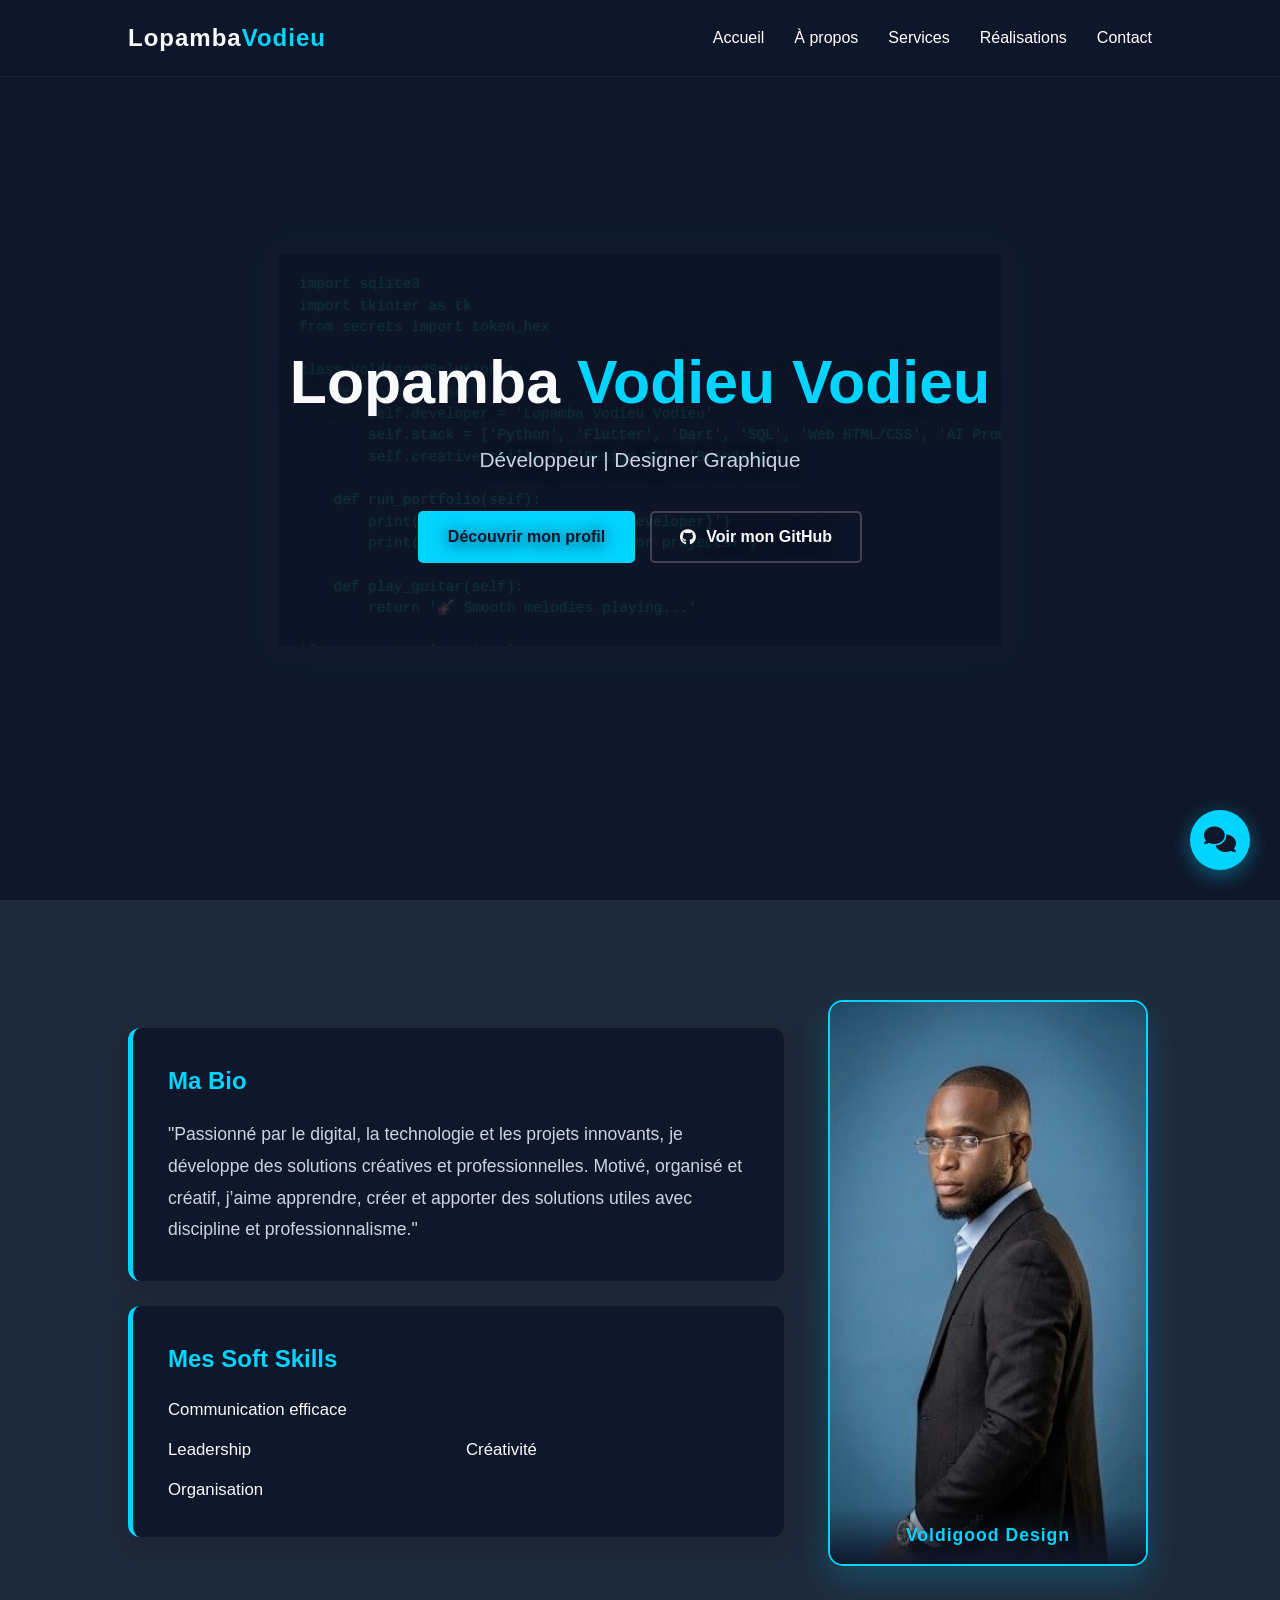
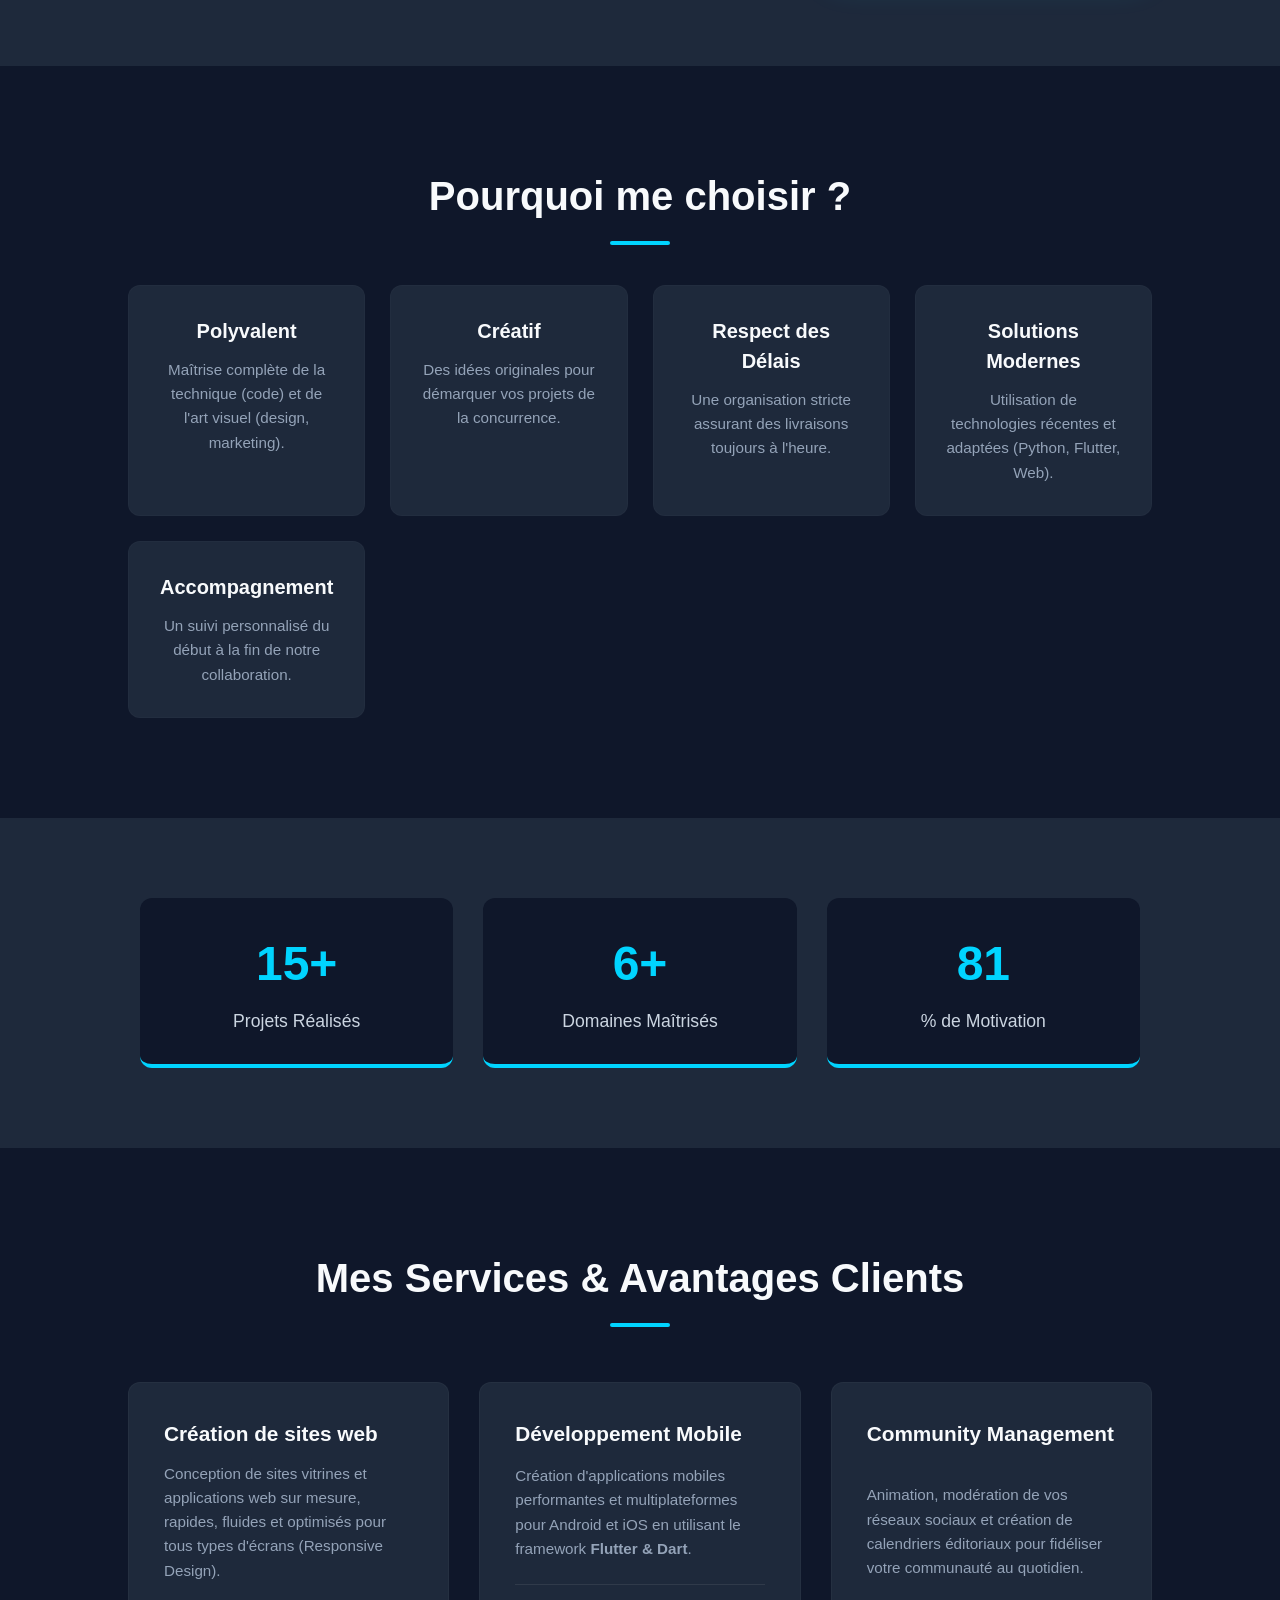
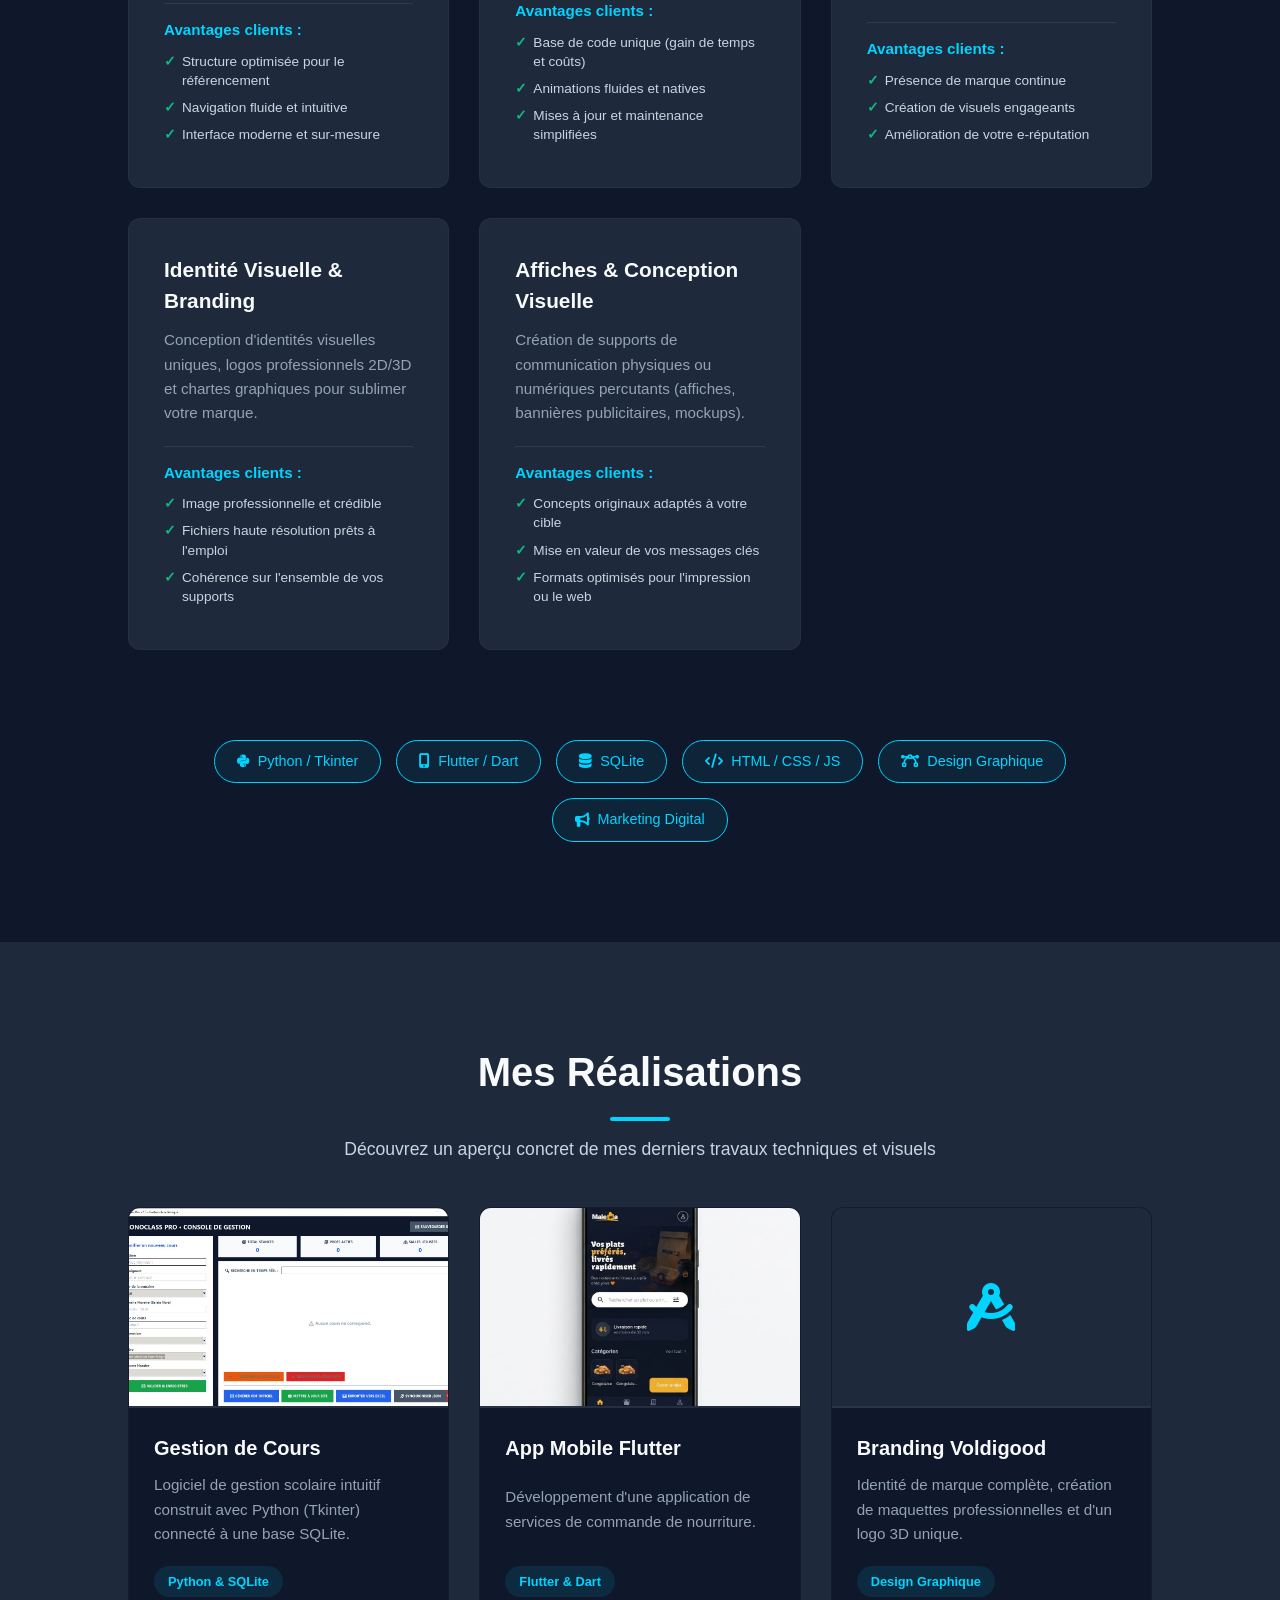
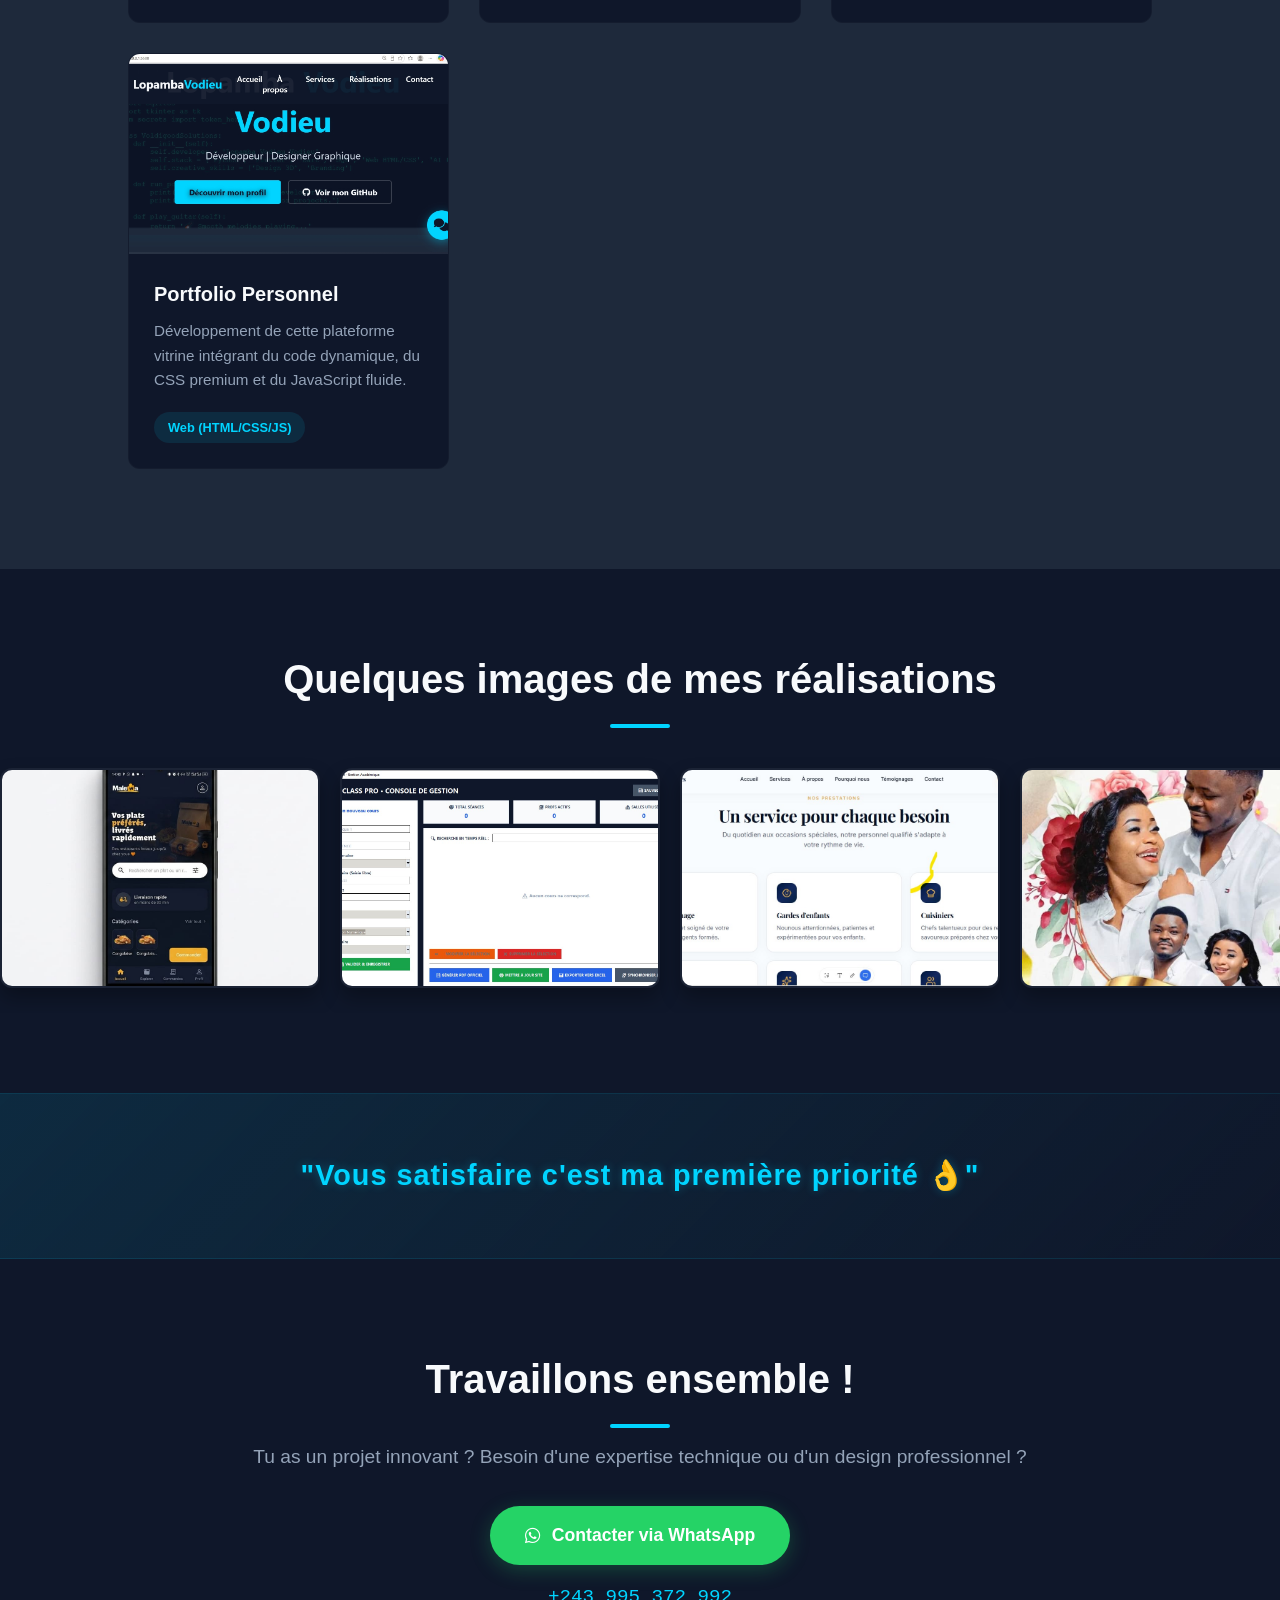
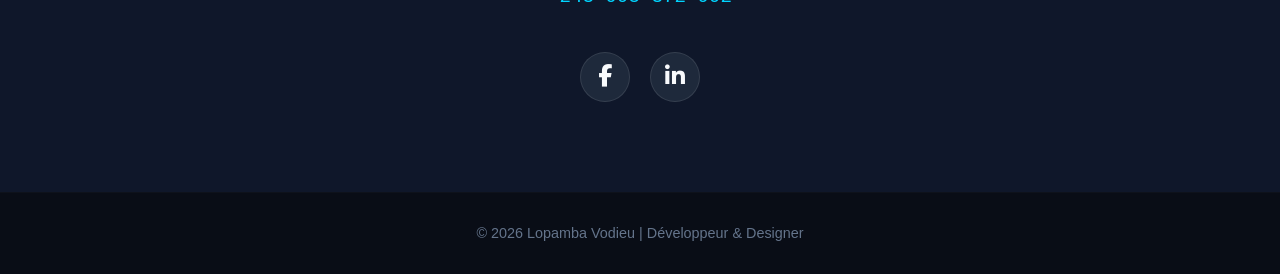
==== index.html @ e4095e51 "Update print statement from 'Hello' to 'Goodbye'" ====
<!DOCTYPE html>
<html lang="fr">
<head>
    <meta charset="UTF-8">
    <meta name="viewport" content="width=device-width, initial-scale=1.0">
    <title>Portfolio | Lopamba Vodieu Vodieu</title>
    <link rel="stylesheet" href="style.css">
    <!-- Bibliothèque globale pour les icônes -->
    <link rel="stylesheet" href="https://cdnjs.cloudflare.com/ajax/libs/font-awesome/6.4.0/css/all.min.css">
</head>
<body>
    <!-- Écran de chargement personnalisé (Preloader Ninja) -->
    <div id="preloader">
        <div class="preloader-content">
            <div class="ninja-container">
                <i class="fa-solid fa-user-ninja ninja-icon"></i>
                <div class="sword"></div>
            </div>
            <div class="loading-bar-wrapper">
                <div class="loading-bar"></div>
            </div>
            <div class="loading-text">Chargement... <span id="loading-pct">0%</span></div>
        </div>
    </div>

    <!-- Barre de Navigation -->
    <header>
        <nav>
            <div class="logo">Lopamba<span>Vodieu</span></div>
            <!-- Bouton Hamburger pour mobile -->
            <div class="menu-toggle" id="mobile-menu">
                <span class="bar"></span>
                <span class="bar"></span>
                <span class="bar"></span>
            </div>
            <ul class="nav-links">
                <li><a href="#home">Accueil</a></li>
                <li><a href="#about">À propos</a></li>
                <li><a href="#services">Services</a></li>
                <li><a href="#portfolio">Réalisations</a></li>
                <li><a href="#contact">Contact</a></li>
            </ul>
        </nav>
    </header>

    <!-- Section Accueil -->
    <section id="home" class="hero">
        <div class="hero-bg-animation">
            <div class="laptop-frame">
                <div class="laptop-screen">
                    <div class="code-scrolling" id="python-code"></div>
                </div>
            </div>
        </div>
        
        <div class="hero-content reveal">
            <h1>Lopamba <span class="highlight">Vodieu Vodieu</span></h1>
            <p>Développeur  | Designer Graphique </p>
            <div class="hero-btns">
                <a href="#about" class="btn">Découvrir mon profil</a>
                <a href="https://github.com" target="_blank" class="btn btn-outline">
                    <i class="fa-brands fa-github"></i> Voir mon GitHub
                </a>
            </div>
        </div>
    </section>

    <!-- Section À Propos -->
    <section id="about" class="about-section">
        <div class="about-container reveal">
            <!-- Colonne Gauche : Biographie & Soft Skills -->
            <div class="about-left">
                <div class="bio-box">
                    <h2>Ma Bio</h2>
                    <p class="bio-text">
                        "Passionné par le digital, la technologie et les projets innovants, je développe des solutions créatives et professionnelles. Motivé, organisé et créatif, j’aime apprendre, créer et apporter des solutions utiles avec discipline et professionnalisme."
                    </p>
                </div>
                
                <div class="soft-skills-box">
                    <h2> Mes Soft Skills</h2>
                    <ul class="soft-skills-list">
                        <li> Communication efficace</li>
                        <li Travail en équipe</li>
                        <liGestion du temps</li>
                        <li> Leadership</li>
                        <li> Créativité</li>
                        <li> Organisation</li>
                        <li Adaptabilité</li>
                        <liRésolution des problèmes</li>
                    </ul>
                </div>
            </div>

            <!-- Colonne Droite : Photo de profil -->
            <div class="about-right">
                <div class="profile-card">
                    <img src="lopamba.png" alt="Lopamba Vodieu Vodieu" class="profile-img">
                    <div class="profile-overlay">
                        <h3>Voldigood Design</h3>
                    </div>
                </div>
            </div>
        </div>
    </section>

    <!-- Section Pourquoi Me Choisir -->
    <section class="why-choose-me reveal">
        <h2 class="section-title">Pourquoi me choisir ?</h2>
        <div class="why-container">
            <div class="why-card">

                <h3>Polyvalent</h3>
                <p>Maîtrise complète de la technique (code) et de l'art visuel (design, marketing).</p>
            </div>
            <div class="why-card">

                <h3>Créatif</h3>
                <p>Des idées originales pour démarquer vos projets de la concurrence.</p>
            </div>
            <div class="why-card">

                <h3>Respect des Délais</h3>
                <p>Une organisation stricte assurant des livraisons toujours à l'heure.</p>
            </div>
            <div class="why-card">

                <h3>Solutions Modernes</h3>
                <p>Utilisation de technologies récentes et adaptées (Python, Flutter, Web).</p>
            </div>
            <div class="why-card">

                <h3>Accompagnement</h3>
                <p>Un suivi personnalisé du début à la fin de notre collaboration.</p>
            </div>
        </div>
    </section>

    <!-- Section Statistiques (Compteurs animés) -->
    <section class="stats-section reveal">
        <div class="stats-container">
            <div class="stat-item">
                <h3 class="stat-number" data-target="15">0</h3>
                <p>Projets Réalisés</p>
            </div>
            <div class="stat-item">
                <h3 class="stat-number" data-target="6">0</h3>
                <p>Domaines Maîtrisés</p>
            </div>
            <div class="stat-item">
                <h3 class="stat-number" data-target="100">0</h3>
                <p>% de Motivation</p>
            </div>
        </div>
    </section>

    <!-- Section Services Détaillés -->
    <section id="services" class="reveal">
        <h2 class="section-title">Mes Services & Avantages Clients</h2>
        <div class="services-container">
            
            <!-- Service 1 -->
            <div class="service-card">
                
                <h3>Création de sites web</h3>
                <p>Conception de sites vitrines et applications web sur mesure, rapides, fluides et optimisés pour tous types d'écrans (Responsive Design).</p>
                <div class="service-benefits">
                    <h4>Avantages clients :</h4>
                    <ul>
                        <li>Structure optimisée pour le référencement</li>
                        <li>Navigation fluide et intuitive</li>
                        <li>Interface moderne et sur-mesure</li>
                    </ul>
                </div>
            </div>

            <!-- Service 2 -->
            <div class="service-card">

                <h3>Développement Mobile</h3>
                <p>Création d'applications mobiles performantes et multiplateformes pour Android et iOS en utilisant le framework <strong>Flutter & Dart</strong>.</p>
                <div class="service-benefits">
                    <h4>Avantages clients :</h4>
                    <ul>
                        <li>Base de code unique (gain de temps et coûts)</li>
                        <li>Animations fluides et natives</li>
                        <li>Mises à jour et maintenance simplifiées</li>
                    </ul>
                </div>
            </div>

            <!-- Service 3 -->
            <div class="service-card">
               
                <h3>Community Management</h3>
                <p>Animation, modération de vos réseaux sociaux et création de calendriers éditoriaux pour fidéliser votre communauté au quotidien.</p>
                <div class="service-benefits">
                    <h4>Avantages clients :</h4>
                    <ul>
                        <li>Présence de marque continue</li>
                        <li>Création de visuels engageants</li>
                        <li>Amélioration de votre e-réputation</li>
                    </ul>
                </div>
            </div>

            <!-- Service 4 -->
            <div class="service-card">
                
                <h3>Identité Visuelle & Branding</h3>
                <p>Conception d'identités visuelles uniques, logos professionnels 2D/3D et chartes graphiques pour sublimer votre marque.</p>
                <div class="service-benefits">
                    <h4>Avantages clients :</h4>
                    <ul>
                        <li>Image professionnelle et crédible</li>
                        <li>Fichiers haute résolution prêts à l'emploi</li>
                        <li>Cohérence sur l'ensemble de vos supports</li>
                    </ul>
                </div>
            </div>

            <!-- Service 5 -->
            <div class="service-card">

                <h3>Affiches & Conception Visuelle</h3>
                <p>Création de supports de communication physiques ou numériques percutants (affiches, bannières publicitaires, mockups).</p>
                <div class="service-benefits">
                    <h4>Avantages clients :</h4>
                    <ul>
                        <li>Concepts originaux adaptés à votre cible</li>
                        <li>Mise en valeur de vos messages clés</li>
                        <li>Formats optimisés pour l'impression ou le web</li>
                    </ul>
                </div>
            </div>

        </div>

        <!-- Badges compétences -->
        <div class="skills-grid reveal">
            <span class="skill-badge"><i class="fa-brands fa-python"></i> Python / Tkinter</span>
            <span class="skill-badge"><i class="fa-solid fa-mobile-screen-button"></i> Flutter / Dart</span>
            <span class="skill-badge"><i class="fa-solid fa-database"></i> SQLite</span>
            <span class="skill-badge"><i class="fa-solid fa-code"></i> HTML / CSS / JS</span>
            <span class="skill-badge"><i class="fa-solid fa-bezier-curve"></i> Design Graphique</span>
            <span class="skill-badge"><i class="fa-solid fa-bullhorn"></i> Marketing Digital</span>
        </div>
    </section>

    <!-- Section Réalisations (Portfolio) -->
    <section id="portfolio" class="portfolio-section reveal">
        <h2 class="section-title">Mes Réalisations</h2>
        <p class="section-subtitle">Découvrez un aperçu concret de mes derniers travaux techniques et visuels</p>
        <div class="portfolio-grid">
            
            <!-- Projet 1 -->
            <div class="portfolio-card">
                <div class="portfolio-img-container">
                    <img class="portfolio-img" src="PORTO1.jpg" alt="Gestion de Cours">
                </div>
                <div class="portfolio-info">
                    <h3>Gestion de Cours</h3>
                    <p>Logiciel de gestion scolaire intuitif construit avec Python (Tkinter) connecté à une base SQLite.</p>
                    <span class="portfolio-tag">Python & SQLite</span>
                </div>
            </div>

            <!-- Projet 2 -->
            <div class="portfolio-card">
                <div class="portfolio-img-container">
                    <img class="portfolio-img" src="app.jpg" alt="App Mobile Flutter">
                </div>
                <div class="portfolio-info">
                    <h3>App Mobile Flutter</h3>
                    <p>Développement d'une application de services de commande de nourriture.</p>
                    <span class="portfolio-tag">Flutter & Dart</span>
                </div>
            </div>

            <!-- Projet 3 -->
            <div class="portfolio-card">
                <div class="portfolio-img-container" style="display: flex; align-items: center; justify-content: center; background: #1e293b; font-size: 3rem; color: var(--primary-color);">
                    <i class="fa-solid fa-compass-drafting"></i>
                </div>
                <div class="portfolio-info">
                    <h3>Branding Voldigood</h3>
                    <p>Identité de marque complète, création de maquettes professionnelles et d'un logo 3D unique.</p>
                    <span class="portfolio-tag">Design Graphique</span>
                </div>
            </div>

            <!-- Projet 4 -->
            <div class="portfolio-card">
                <div class="portfolio-img-container">
                    <img class="portfolio-img" src="voldi.jpg" alt="Portfolio Personnel">
                </div>
                <div class="portfolio-info">
                    <h3>Portfolio Personnel</h3>
                    <p>Développement de cette plateforme vitrine intégrant du code dynamique, du CSS premium et du JavaScript fluide.</p>
                    <span class="portfolio-tag">Web (HTML/CSS/JS)</span>
                </div>
            </div>

        </div>
    </section>

    <!-- Section Galerie d'Images Défilantes (Marquee) -->
    <section class="gallery-section reveal">
        <h2 class="section-title">Quelques images de mes réalisations</h2>
        <div class="marquee-wrapper">
            <div class="marquee-track">
                <!-- Ensemble des 12 images originales -->
                <div class="marquee-item"><img src="app.jpg" alt="Réalisation 1"></div>
                <div class="marquee-item"><img src="PORTO1.jpg" alt="Réalisation 2"></div>
                <div class="marquee-item"><img src="PORTO2.jpg" alt="Réalisation 3"></div>
                <div class="marquee-item"><img src="affiche1.jpg" alt="Réalisation 4"></div>
                <div class="marquee-item"><img src="affiche2.jpg" alt="Réalisation 5"></div>
                <div class="marquee-item"><img src="affiche3.jpg" alt="Réalisation 6"></div>
                <div class="marquee-item"><img src="affiche4.jpg" alt="Réalisation 7"></div>
                <div class="marquee-item"><img src="affiche6.jpg" alt="Réalisation 8"></div>
                <div class="marquee-item"><img src="affiche5.jpg" alt="Réalisation 9"></div>
                <div class="marquee-item"><img src="affiche7.jpg" alt="Réalisation 10"></div>
                <div class="marquee-item"><img src="affiche8.jpg" alt="Réalisation 11"></div>
                <div class="marquee-item"><img src="affiche9.jpg" alt="Réalisation 12"></div>
                
                <!-- Doublon des 12 images pour assurer la continuité du défilement infini -->
                <div class="marquee-item"><img src="app.jpg" alt="Réalisation 1"></div>
                <div class="marquee-item"><img src="PORTO1.jpg" alt="Réalisation 2"></div>
                <div class="marquee-item"><img src="PORTO2.jpg" alt="Réalisation 3"></div>
                <div class="marquee-item"><img src="affiche1.jpg" alt="Réalisation 4"></div>
                <div class="marquee-item"><img src="affiche2.jpg" alt="Réalisation 5"></div>
                <div class="marquee-item"><img src="affiche3.jpg" alt="Réalisation 6"></div>
                <div class="marquee-item"><img src="affiche4.jpg" alt="Réalisation 7"></div>
                <div class="marquee-item"><img src="affiche6.jpg" alt="Réalisation 8"></div>
                <div class="marquee-item"><img src="affiche5.jpg" alt="Réalisation 9"></div>
                <div class="marquee-item"><img src="affiche7.jpg" alt="Réalisation 10"></div>
                <div class="marquee-item"><img src="affiche8.jpg" alt="Réalisation 11"></div>
                <div class="marquee-item"><img src="affiche9.jpg" alt="Réalisation 12"></div>
            </div>
        </div>
    </section>

    <!-- Bannière Slogan -->
    <div class="slogan-banner reveal">
        <p>"Vous satisfaire c'est ma première priorité 👌"</p>
    </div>

    <!-- Section Contact -->
    <section id="contact" class="contact-section reveal">
        <h2 class="section-title">Travaillons ensemble !</h2>
        <p class="contact-text">Tu as un projet innovant ? Besoin d'une expertise technique ou d'un design professionnel ?</p>
        
        <div class="contact-container">
            <a href="https://wa.me/243995372992" target="_blank" class="whatsapp-btn">
                <i class="fa-brands fa-whatsapp"></i> Contacter via WhatsApp
            </a>
            <p class="phone-number">+243 995 372 992</p>
        </div>

        <div class="social-links">
            <a href="https://www.facebook.com/voldi.lopamba" target="_blank" title="Facebook">
                <i class="fa-brands fa-facebook-f"></i>
            </a>
            <a href="https://www.linkedin.com/in/vodieu-lopamba-676525377" target="_blank" title="LinkedIn">
                <i class="fa-brands fa-linkedin-in"></i>
            </a>
        </div>
    </section>

    <!-- Agent IA Chatbot : Lopamba AI -->
    <div id="chat-widget" class="chat-widget">
        <!-- Bouton d'activation -->
        <button id="chat-launcher" class="chat-launcher" title="Discuter avec Lopamba IA">
            <i class="fa-solid fa-comments"></i>
        </button>
        
        <!-- Boîte de dialogue du Chatbot -->
        <div id="chat-container" class="chat-container">
            <div class="chat-header">
                <div class="chat-header-info">
                    <div class="chat-avatar">
                        <i class="fa-solid fa-robot"></i>
                    </div>
                    <div>
                        <h4>Lopamba IA</h4>
                        <span class="status-online"><span class="dot"></span>En ligne</span>
                    </div>
                </div>
                <button id="chat-close" class="chat-close-btn">&times;</button>
            </div>
            
            <div id="chat-messages" class="chat-messages">
                <div class="chat-message bot">
                    Bonjour ! Je suis <strong>Lopamba IA</strong>, l'assistant virtuel de Lopamba. 🤖<br><br>
                    Comment puis-je vous aider aujourd'hui ? Posez-moi des questions sur mes compétences (développement, design, prompt engineering), mes projets, ma localisation, mes tarifs, mon CV ou demandez-moi les avantages de mes services !
                </div>
            </div>
            
            <div class="chat-footer">
                <input type="text" id="chat-input" placeholder="Écrivez votre message..." autocomplete="off">
                <button id="chat-send" class="chat-send-btn">
                    <i class="fa-solid fa-paper-plane"></i>
                </button>
            </div>
        </div>
    </div>

    <!-- Pied de page -->
    <footer>
        <p>&copy; 2026 Lopamba Vodieu | Développeur & Designer</p>
    </footer>

    <script src="script.js"></script>
</body>
</html>
---- style.css ----
:root {
    --primary-color: #00d4ff;
    --primary-glow: rgba(0, 212, 255, 0.15);
    --bg-dark: #0f172a;
    --card-bg: #1e293b;
    --text-white: #f8fafc;
    --text-muted: #94a3b8;
    --neon-green: #10b981;
}

* {
    margin: 0;
    padding: 0;
    box-sizing: border-box;
    font-family: 'Segoe UI', Tahoma, Geneva, Verdana, sans-serif;
    -webkit-user-select: none;
    user-select: none;
}

html {
    scroll-behavior: smooth;
    scroll-padding-top: 80px; /* Évite que le menu fixe ne cache le haut des sections */
}

body {
    background-color: var(--bg-dark);
    color: var(--text-white);
    overflow-x: hidden;
    line-height: 1.5;
}

/* --- ÉCRAN DE CHARGEMENT (PRELOADER) --- */
#preloader {
    position: fixed;
    top: 0;
    left: 0;
    width: 100%;
    height: 100%;
    background-color: var(--bg-dark);
    z-index: 9999;
    display: flex;
    justify-content: center;
    align-items: center;
    transition: opacity 0.5s ease, visibility 0.5s ease;
}

#preloader.fade-out {
    opacity: 0;
    visibility: hidden;
    pointer-events: none;
}

.preloader-content {
    text-align: center;
    display: flex;
    flex-direction: column;
    align-items: center;
    gap: 30px;
}

.ninja-container {
    position: relative;
    width: 150px;
    height: 150px;
    display: flex;
    justify-content: center;
    align-items: center;
}

.ninja-icon {
    font-size: 5rem;
    color: var(--text-white);
    animation: ninjaJump 1s ease-in-out infinite alternate;
    position: relative;
    z-index: 2;
    text-shadow: 0 0 15px rgba(255, 255, 255, 0.2);
}

.sword {
    position: absolute;
    width: 6px;
    height: 55px;
    background: linear-gradient(to top, #94a3b8, #f1f5f9);
    border-radius: 3px;
    top: 30px;
    right: 25px;
    transform-origin: bottom center;
    z-index: 3;
    border: 1px solid #cbd5e1;
    box-shadow: 0 0 10px rgba(0, 212, 255, 0.7);
    animation: swordSlash 0.5s ease-in-out infinite alternate;
}

.sword::after {
    content: '';
    position: absolute;
    bottom: 5px;
    left: -7px;
    width: 20px;
    height: 4px;
    background: #475569;
    border-radius: 2px;
}

.sword::before {
    content: '';
    position: absolute;
    bottom: -10px;
    left: 1px;
    width: 4px;
    height: 15px;
    background: #0f172a;
    border-radius: 1px;
}

@keyframes ninjaJump {
    0% { transform: translateY(12px) scaleY(0.95); }
    100% { transform: translateY(-15px) scaleY(1); }
}

@keyframes swordSlash {
    0% { transform: rotate(25deg) translate(-5px, 0); }
    100% { transform: rotate(-115deg) translate(5px, -5px); }
}

.loading-bar-wrapper {
    width: 280px;
    height: 8px;
    background: rgba(255, 255, 255, 0.05);
    border-radius: 4px;
    overflow: hidden;
    border: 1px solid rgba(0, 212, 255, 0.2);
    box-shadow: 0 0 10px rgba(0, 212, 255, 0.1);
}

.loading-bar {
    width: 0%;
    height: 100%;
    background: linear-gradient(90deg, var(--primary-color), var(--neon-green));
    border-radius: 4px;
    box-shadow: 0 0 12px var(--primary-color);
    transition: width 0.05s linear;
}

.loading-text {
    font-size: 1.1rem;
    font-weight: 600;
    color: var(--primary-color);
    letter-spacing: 1px;
    text-transform: uppercase;
    font-family: 'Courier New', Courier, monospace;
}

/* --- SCROLL REVEAL --- */
.reveal {
    opacity: 0;
    transform: translateY(40px);
    transition: all 0.8s ease-out;
}

.reveal.active {
    opacity: 1;
    transform: translateY(0);
}

/* --- HEADER ET NAVIGATION --- */
header {
    padding: 20px 10%;
    background: rgba(15, 23, 42, 0.95);
    backdrop-filter: blur(10px);
    position: fixed;
    width: 100%;
    top: 0;
    z-index: 1000;
    border-bottom: 1px solid rgba(255, 255, 255, 0.05);
}

nav {
    display: flex;
    justify-content: space-between;
    align-items: center;
}

.logo {
    font-size: 1.5rem;
    font-weight: bold;
    letter-spacing: 1px;
}

.logo span {
    color: var(--primary-color);
}

.nav-links {
    display: flex;
    list-style: none;
}

.nav-links li a {
    color: white;
    text-decoration: none;
    margin-left: 30px;
    transition: color 0.3s ease;
    font-weight: 500;
}

.nav-links li a:hover {
    color: var(--primary-color);
}

.menu-toggle {
    display: none;
    cursor: pointer;
}

.menu-toggle .bar {
    display: block;
    width: 25px;
    height: 3px;
    margin: 5px auto;
    transition: all 0.3s ease-in-out;
    background-color: var(--text-white);
}

/* --- ACCUEIL (HERO) --- */
.hero {
    height: 100vh;
    display: flex;
    align-items: center;
    justify-content: center;
    text-align: center;
    position: relative;
    padding: 0 10%;
    overflow: hidden;
}

.hero-bg-animation {
    position: absolute;
    top: 50%;
    left: 50%;
    transform: translate(-50%, -50%);
    width: 100%;
    height: 100%;
    opacity: 0.15;
    z-index: 1;
    display: flex;
    justify-content: center;
    align-items: center;
    pointer-events: none;
}

.laptop-frame {
    width: 750px;
    height: 420px;
    border: 14px solid #1e293b;
    border-radius: 20px;
    position: relative;
    background: #050b14;
    box-shadow: 0 0 40px rgba(0, 212, 255, 0.25);
}

.laptop-screen {
    width: 100%;
    height: 100%;
    overflow: hidden;
    background-color: #020617;
    padding: 20px;
}

.code-scrolling {
    font-family: 'Courier New', Courier, monospace;
    font-size: 0.9rem;
    color: var(--neon-green);
    text-shadow: 0 0 5px rgba(16, 185, 129, 0.6);
    white-space: pre;
    text-align: left;
    animation: scrollCode 20s linear infinite;
}

@keyframes scrollCode {
    from { transform: translateY(0); }
    to { transform: translateY(-50%); }
}

.hero-content {
    position: relative;
    z-index: 10; 
    text-shadow: 0 2px 15px rgba(15, 23, 42, 0.95);
    max-width: 800px;
}

.hero-content h1 {
    font-size: clamp(2.2rem, 8vw, 3.8rem);
    margin-bottom: 15px;
    font-weight: 800;
}

.highlight {
    color: var(--primary-color);
}

.hero-content p {
    font-size: 1.3rem;
    color: #cbd5e1;
    margin-bottom: 35px;
    line-height: 1.6;
}

/* Boutons */
.hero-btns {
    display: flex;
    gap: 15px;
    justify-content: center;
    flex-wrap: wrap;
}

.btn {
    display: inline-flex;
    align-items: center;
    gap: 10px;
    padding: 12px 28px;
    background: var(--primary-color);
    color: var(--bg-dark);
    text-decoration: none;
    border-radius: 5px;
    font-weight: bold;
    transition: all 0.3s ease;
    border: 2px solid var(--primary-color);
}

.btn:hover {
    transform: translateY(-3px);
    box-shadow: 0 10px 20px rgba(0, 212, 255, 0.3);
}

.btn-outline {
    background: transparent;
    border-color: rgba(255, 255, 255, 0.2);
    color: var(--text-white);
}

.btn-outline:hover {
    border-color: var(--primary-color);
    color: var(--primary-color);
    background: transparent;
}

/* --- SECTION À PROPOS --- */
.about-section {
    padding: 100px 10%;
    background: #1e293b;
}

.about-container {
    display: flex;
    gap: 40px;
    align-items: center;
    flex-wrap: wrap;
}

.about-left {
    flex: 2;
    display: flex;
    flex-direction: column;
    gap: 25px;
    min-width: 320px;
}

.about-right {
    flex: 1;
    display: flex;
    justify-content: center;
    align-items: center;
    min-width: 280px;
}

.bio-box, .soft-skills-box {
    background: #0f172a;
    padding: 35px;
    border-radius: 12px;
    border-left: 5px solid var(--primary-color);
    box-shadow: 0 10px 30px rgba(0, 0, 0, 0.15);
}

.bio-box h2, .soft-skills-box h2 {
    color: var(--primary-color);
    margin-bottom: 20px;
    font-size: 1.5rem;
    display: flex;
    align-items: center;
    gap: 12px;
}

.bio-text {
    font-size: 1.1rem;
    line-height: 1.8;
    color: #cbd5e1;
}

.soft-skills-list {
    display: grid;
    grid-template-columns: repeat(auto-fit, minmax(200px, 1fr));
    gap: 15px;
    list-style: none;
}

.soft-skills-list li {
    color: #f8fafc;
    display: flex;
    align-items: center;
    gap: 12px;
    font-size: 1.05rem;
}

.soft-skills-list li i {
    color: var(--primary-color);
}

.profile-card {
    position: relative;
    width: 100%;
    max-width: 320px;
    border-radius: 15px;
    overflow: hidden;
    box-shadow: 0 15px 35px rgba(0, 212, 255, 0.2);
    border: 2px solid var(--primary-color);
    transition: transform 0.4s ease;
}

.profile-card:hover {
    transform: scale(1.03);
}

.profile-img {
    width: 100%;
    height: auto;
    display: block;
    object-fit: cover;
    filter: grayscale(15%);
    transition: filter 0.4s ease;
    pointer-events: none;
}

.profile-card:hover .profile-img {
    filter: grayscale(0%);
}

.profile-overlay {
    position: absolute;
    bottom: 0;
    left: 0;
    width: 100%;
    padding: 15px;
    background: linear-gradient(transparent, rgba(15, 23, 42, 0.95));
    text-align: center;
}

.profile-overlay h3 {
    color: var(--primary-color);
    font-size: 1.1rem;
    letter-spacing: 1px;
}

/* --- POURQUOI ME CHOISIR --- */
.why-choose-me {
    padding: 100px 10%;
    background: #0f172a;
    text-align: center;
}

.why-container {
    display: grid;
    grid-template-columns: repeat(auto-fit, minmax(220px, 1fr));
    gap: 25px;
    margin-top: 40px;
}

.why-card {
    background: var(--card-bg);
    padding: 30px;
    border-radius: 12px;
    transition: all 0.3s ease;
    border: 1px solid rgba(255, 255, 255, 0.02);
}

.why-card:hover {
    transform: translateY(-5px);
    border-color: var(--primary-color);
    box-shadow: 0 10px 20px rgba(0, 212, 255, 0.1);
}

.why-card i {
    font-size: 2.5rem;
    color: var(--primary-color);
    margin-bottom: 15px;
}

.why-card h3 {
    margin-bottom: 12px;
    font-size: 1.25rem;
}

.why-card p {
    color: #94a3b8;
    font-size: 0.95rem;
    line-height: 1.6;
}

/* --- STATISTIQUES --- */
.stats-section {
    padding: 80px 10%;
    background: #1e293b;
}

.stats-container {
    display: grid;
    grid-template-columns: repeat(auto-fit, minmax(200px, 1fr));
    gap: 30px;
    max-width: 1000px;
    margin: 0 auto;
}

.stat-item {
    background: var(--bg-dark);
    padding: 30px;
    border-radius: 12px;
    text-align: center;
    border-bottom: 4px solid var(--primary-color);
}

.stat-number {
    font-size: 3rem;
    color: var(--primary-color);
    font-weight: bold;
    margin-bottom: 8px;
}

.stat-item p {
    color: #cbd5e1;
    font-size: 1.1rem;
    font-weight: 500;
}

/* --- COMPÉTENCES ET SERVICES --- */
.section-title {
    text-align: center;
    font-size: 2.5rem;
    margin-bottom: 15px;
    position: relative;
}

.section-title::after {
    content: '';
    display: block;
    width: 60px;
    height: 4px;
    background: var(--primary-color);
    margin: 15px auto 0;
    border-radius: 2px;
}

#services {
    padding: 100px 0;
    background: #0f172a;
}

.services-container {
    display: grid;
    grid-template-columns: repeat(auto-fit, minmax(300px, 1fr));
    gap: 30px;
    padding: 40px 10%;
}

.service-card {
    background: var(--card-bg);
    padding: 35px;
    border-radius: 12px;
    border: 1px solid rgba(255, 255, 255, 0.03);
    transition: all 0.3s ease;
    display: flex;
    flex-direction: column;
    justify-content: space-between;
}

.service-card:hover {
    transform: translateY(-8px);
    border-color: var(--primary-color);
    box-shadow: 0 10px 25px rgba(0, 212, 255, 0.1);
}

.card-icon {
    font-size: 2.8rem;
    color: var(--primary-color);
    margin-bottom: 20px;
}

.service-card h3 {
    margin-bottom: 12px;
    font-size: 1.3rem;
}

.service-card p {
    color: #94a3b8;
    line-height: 1.6;
    font-size: 0.95rem;
}

.service-benefits {
    margin-top: 20px;
    border-top: 1px solid rgba(255, 255, 255, 0.08);
    padding-top: 15px;
}

.service-benefits h4 {
    font-size: 0.95rem;
    color: var(--primary-color);
    margin-bottom: 10px;
    font-weight: 600;
}

.service-benefits ul {
    list-style: none;
    padding-left: 0;
}

.service-benefits li {
    font-size: 0.85rem;
    color: #cbd5e1;
    margin-bottom: 8px;
    line-height: 1.4;
    position: relative;
    padding-left: 18px;
}

.service-benefits li::before {
    content: '✓';
    position: absolute;
    left: 0;
    color: var(--neon-green);
    font-weight: bold;
}

.skills-grid {
    display: flex;
    flex-wrap: wrap;
    justify-content: center;
    gap: 15px;
    padding: 50px 10% 0 10%;
}

.skill-badge {
    background: rgba(0, 212, 255, 0.07);
    border: 1px solid var(--primary-color);
    padding: 10px 22px;
    border-radius: 25px;
    font-size: 0.9rem;
    color: var(--primary-color);
    font-weight: 500;
    display: flex;
    align-items: center;
    gap: 8px;
    transition: all 0.3s ease;
}

.skill-badge:hover {
    background: var(--primary-color);
    color: var(--bg-dark);
    transform: scale(1.05);
}

/* --- SECTION RÉALISATIONS (PORTFOLIO) --- */
.portfolio-section {
    padding: 100px 10%;
    background: #1e293b;
}

.section-subtitle {
    text-align: center;
    color: #cbd5e1;
    margin-bottom: 45px;
    font-size: 1.1rem;
}

.portfolio-grid {
    display: grid;
    grid-template-columns: repeat(auto-fit, minmax(280px, 1fr));
    gap: 30px;
}

.portfolio-card {
    background: var(--bg-dark);
    border-radius: 12px;
    overflow: hidden;
    transition: all 0.3s ease;
    border: 1px solid rgba(255, 255, 255, 0.02);
    display: flex;
    flex-direction: column;
}

.portfolio-card:hover {
    transform: translateY(-8px);
    border-color: var(--primary-color);
    box-shadow: 0 15px 30px rgba(0, 212, 255, 0.15);
}

.portfolio-img-container {
    width: 100%;
    height: 200px;
    background: linear-gradient(135deg, #1e293b 0%, #0f172a 100%);
    overflow: hidden;
    position: relative;
    border-bottom: 2px solid rgba(255, 255, 255, 0.05);
}

.portfolio-img {
    width: 100%;
    height: 100%;
    object-fit: cover;
    transition: transform 0.5s ease;
}

.portfolio-card:hover .portfolio-img {
    transform: scale(1.08);
}

.portfolio-info {
    padding: 25px;
    flex-grow: 1;
    display: flex;
    flex-direction: column;
    justify-content: space-between;
}

.portfolio-info h3 {
    margin-bottom: 10px;
    font-size: 1.25rem;
    color: var(--text-white);
}

.portfolio-info p {
    color: #94a3b8;
    font-size: 0.95rem;
    line-height: 1.6;
    margin-bottom: 20px;
}

.portfolio-tag {
    display: inline-block;
    align-self: flex-start;
    background: rgba(0, 212, 255, 0.1);
    color: var(--primary-color);
    padding: 6px 14px;
    border-radius: 20px;
    font-size: 0.8rem;
    font-weight: 600;
}

/* --- SECTION DÉFILANTE DE LA GALERIE --- */
.gallery-section {
    padding: 80px 0;
    background: #0f172a;
    overflow: hidden;
}

.marquee-wrapper {
    position: relative;
    width: 100%;
    overflow: hidden;
    padding: 25px 0;
    display: flex;
}

.marquee-track {
    display: flex;
    width: max-content;
    gap: 20px;
    animation: marqueeScroll 35s linear infinite;
}

.marquee-track:hover {
    animation-play-state: paused;
}

.marquee-item {
    flex-shrink: 0;
    width: 320px;
    height: 220px;
    border-radius: 12px;
    overflow: hidden;
    border: 2px solid rgba(255, 255, 255, 0.05);
    transition: transform 0.3s ease, border-color 0.3s ease, box-shadow 0.3s ease;
    box-shadow: 0 10px 20px rgba(0, 0, 0, 0.3);
}

.marquee-item:hover {
    transform: translateY(-6px);
    border-color: var(--primary-color);
    box-shadow: 0 15px 25px rgba(0, 212, 255, 0.15);
}

.marquee-item img {
    width: 100%;
    height: 100%;
    object-fit: cover;
    pointer-events: none;
}

@keyframes marqueeScroll {
    0% { transform: translateX(0); }
    100% { transform: translateX(-50%); }
}

/* --- SLOGAN --- */
.slogan-banner {
    padding: 60px 10%;
    background: linear-gradient(135deg, rgba(0, 212, 255, 0.1) 0%, rgba(15, 23, 42, 0.8) 100%);
    text-align: center;
    border-top: 1px solid rgba(0, 212, 255, 0.1);
    border-bottom: 1px solid rgba(0, 212, 255, 0.1);
}

.slogan-banner p {
    font-size: 1.8rem;
    font-weight: bold;
    color: var(--primary-color);
    letter-spacing: 1px;
    text-shadow: 0 0 10px rgba(0, 212, 255, 0.3);
}

/* --- SECTION CONTACT --- */
.contact-section {
    padding: 90px 10%;
    text-align: center;
    background: #0f172a;
}

.contact-text {
    margin-bottom: 35px;
    font-size: 1.2rem;
    color: #94a3b8;
}

.whatsapp-btn {
    display: inline-flex;
    align-items: center;
    gap: 12px;
    background: #25d366;
    color: white;
    padding: 16px 35px;
    border-radius: 50px;
    text-decoration: none;
    font-weight: bold;
    font-size: 1.1rem;
    transition: all 0.3s ease;
    box-shadow: 0 5px 20px rgba(37, 211, 102, 0.25);
}

.whatsapp-btn:hover {
    transform: scale(1.05);
    background: #128c7e;
    box-shadow: 0 8px 25px rgba(37, 211, 102, 0.4);
}

.phone-number {
    margin-top: 18px;
    font-family: 'Courier New', Courier, monospace;
    font-size: 1.2rem;
    color: var(--primary-color);
}

.social-links {
    display: flex;
    justify-content: center;
    gap: 20px;
    margin-top: 40px;
}

.social-links a {
    display: flex;
    align-items: center;
    justify-content: center;
    width: 50px;
    height: 50px;
    background: var(--card-bg);
    color: var(--text-white);
    text-decoration: none;
    border-radius: 50%;
    font-size: 1.4rem;
    border: 1px solid rgba(255, 255, 255, 0.1);
    transition: all 0.3s ease;
}

.social-links a:hover {
    color: var(--bg-dark);
    background: var(--primary-color);
    transform: translateY(-5px);
    box-shadow: 0 5px 15px rgba(0, 212, 255, 0.4);
    border-color: var(--primary-color);
}

footer {
    text-align: center;
    padding: 30px;
    background: #090d16;
    color: #64748b;
    font-size: 0.9rem;
    border-top: 1px solid rgba(255, 255, 255, 0.02);
}

/* --- CHATBOT LOPAMBA AI --- */
.chat-widget {
    position: fixed;
    bottom: 30px;
    right: 30px;
    z-index: 1001;
}

.chat-launcher {
    width: 60px;
    height: 60px;
    border-radius: 50%;
    background: var(--primary-color);
    color: var(--bg-dark);
    border: none;
    cursor: pointer;
    box-shadow: 0 5px 20px rgba(0, 212, 255, 0.4);
    display: flex;
    align-items: center;
    justify-content: center;
    font-size: 1.6rem;
    transition: transform 0.3s ease, background 0.3s ease;
}

.chat-launcher:hover {
    transform: scale(1.1);
}

.chat-container {
    position: fixed;
    bottom: 105px;
    right: 30px;
    width: 360px;
    height: 500px;
    background: var(--card-bg);
    border-radius: 15px;
    border: 1px solid rgba(0, 212, 255, 0.2);
    box-shadow: 0 10px 30px rgba(0, 0, 0, 0.5);
    display: flex;
    flex-direction: column;
    overflow: hidden;
    transition: transform 0.3s ease, opacity 0.3s ease;
    transform: translateY(20px);
    opacity: 0;
    pointer-events: none;
}

.chat-container.active {
    transform: translateY(0);
    opacity: 1;
    pointer-events: auto;
}

.chat-header {
    background: #0f172a;
    padding: 15px;
    display: flex;
    justify-content: space-between;
    align-items: center;
    border-bottom: 1px solid rgba(255, 255, 255, 0.05);
}

.chat-header-info {
    display: flex;
    align-items: center;
    gap: 12px;
}

.chat-avatar {
    width: 40px;
    height: 40px;
    background: rgba(0, 212, 255, 0.1);
    color: var(--primary-color);
    border-radius: 50%;
    display: flex;
    align-items: center;
    justify-content: center;
    font-size: 1.2rem;
    border: 1px solid var(--primary-color);
}

.chat-header-info h4 {
    margin: 0;
    font-size: 1rem;
    color: var(--text-white);
}

.status-online {
    font-size: 0.75rem;
    color: #10b981;
    display: flex;
    align-items: center;
    gap: 5px;
}

.status-online .dot {
    width: 8px;
    height: 8px;
    background: #10b981;
    border-radius: 50%;
    display: inline-block;
    animation: chatPulse 1.5s infinite;
}

@keyframes chatPulse {
    0% { transform: scale(0.9); opacity: 1; }
    50% { transform: scale(1.2); opacity: 0.5; }
    100% { transform: scale(0.9); opacity: 1; }
}

.chat-close-btn {
    background: transparent;
    border: none;
    color: #94a3b8;
    font-size: 1.8rem;
    cursor: pointer;
    transition: color 0.3s;
    line-height: 1;
}

.chat-close-btn:hover {
    color: var(--primary-color);
}

.chat-messages {
    flex: 1;
    padding: 15px;
    overflow-y: auto;
    display: flex;
    flex-direction: column;
    gap: 12px;
    background: #0f172a;
}

.chat-message {
    max-width: 85%;
    padding: 10px 14px;
    border-radius: 12px;
    font-size: 0.9rem;
    line-height: 1.4;
    word-wrap: break-word;
}

.chat-message.bot {
    align-self: flex-start;
    background: var(--card-bg);
    color: var(--text-white);
    border-bottom-left-radius: 2px;
    border: 1px solid rgba(255, 255, 255, 0.05);
}

.chat-message.user {
    align-self: flex-end;
    background: var(--primary-color);
    color: var(--bg-dark);
    border-bottom-right-radius: 2px;
    font-weight: 500;
}

.chat-footer {
    padding: 12px;
    display: flex;
    gap: 8px;
    background: var(--card-bg);
    border-top: 1px solid rgba(255, 255, 255, 0.05);
}

.chat-footer input {
    flex: 1;
    background: #0f172a;
    border: 1px solid rgba(255, 255, 255, 0.1);
    padding: 10px 15px;
    border-radius: 25px;
    color: var(--text-white);
    outline: none;
    font-size: 0.9rem;
    transition: border-color 0.3s;
}

.chat-footer input:focus {
    border-color: var(--primary-color);
}

.chat-send-btn {
    background: var(--primary-color);
    color: var(--bg-dark);
    border: none;
    width: 40px;
    height: 40px;
    border-radius: 50%;
    display: flex;
    align-items: center;
    justify-content: center;
    cursor: pointer;
    transition: background 0.3s, transform 0.2s;
}

.chat-send-btn:hover {
    transform: scale(1.05);
}

/* --- RESPONSIVE MOBILE & TABLETTE --- */
@media (max-width: 768px) {
    header {
        padding: 15px 5%;
    }

    .menu-toggle {
        display: block;
    }

    .menu-toggle.is-active .bar:nth-child(2) {
        opacity: 0;
    }

    .menu-toggle.is-active .bar:nth-child(1) {
        transform: translateY(8px) rotate(45deg);
    }

    .menu-toggle.is-active .bar:nth-child(3) {
        transform: translateY(-8px) rotate(-45deg);
    }

    .nav-links {
        position: fixed;
        left: -100%;
        top: 70px;
        flex-direction: column;
        background-color: rgba(15, 23, 42, 0.98);
        width: 100%;
        height: calc(100vh - 70px);
        text-align: center;
        transition: left 0.3s ease;
        box-shadow: 0 10px 27px rgba(0, 0, 0, 0.3);
        padding: 40px 0;
        z-index: 999;
    }

    .nav-links.active {
        left: 0;
    }

    .nav-links li {
        margin: 20px 0;
    }

    .nav-links li a {
        margin-left: 0;
        font-size: 1.2rem;
        display: block;
    }

    .hero {
        min-height: 100vh;
        padding: 120px 20px 50px;
    }

    .hero-content h1 {
        font-size: 2.2rem;
    }

    .hero-content p {
        font-size: 1rem;
    }

    .hero-btns {
        flex-direction: column;
        width: 100%;
    }

    .btn {
        width: 100%;
        justify-content: center;
    }

    .laptop-frame {
        width: 95%;
        height: 220px;
    }

    .code-scrolling {
        font-size: 0.55rem;
    }

    .about-section, .why-choose-me, .stats-section, .portfolio-section, .contact-section, .gallery-section {
        padding: 60px 5%;
    }

    .about-container {
        flex-direction: column;
    }

    .about-left, .about-right {
        width: 100%;
    }

    .bio-box, .soft-skills-box {
        padding: 25px;
    }

    .soft-skills-list {
        grid-template-columns: 1fr;
    }

    .section-title {
        font-size: 2rem;
    }

    .services-container, .portfolio-grid {
        grid-template-columns: 1fr;
        padding: 20px 0;
    }

    .slogan-banner p {
        font-size: 1.3rem;
    }

    .marquee-item {
        width: 260px;
        height: 180px;
    }
}

@media (max-width: 480px) {
    .chat-widget {
        bottom: 20px;
        right: 20px;
    }
    .chat-container {
        bottom: 90px;
        right: 20px;
        width: calc(100vw - 40px);
        height: 420px;
    }
}
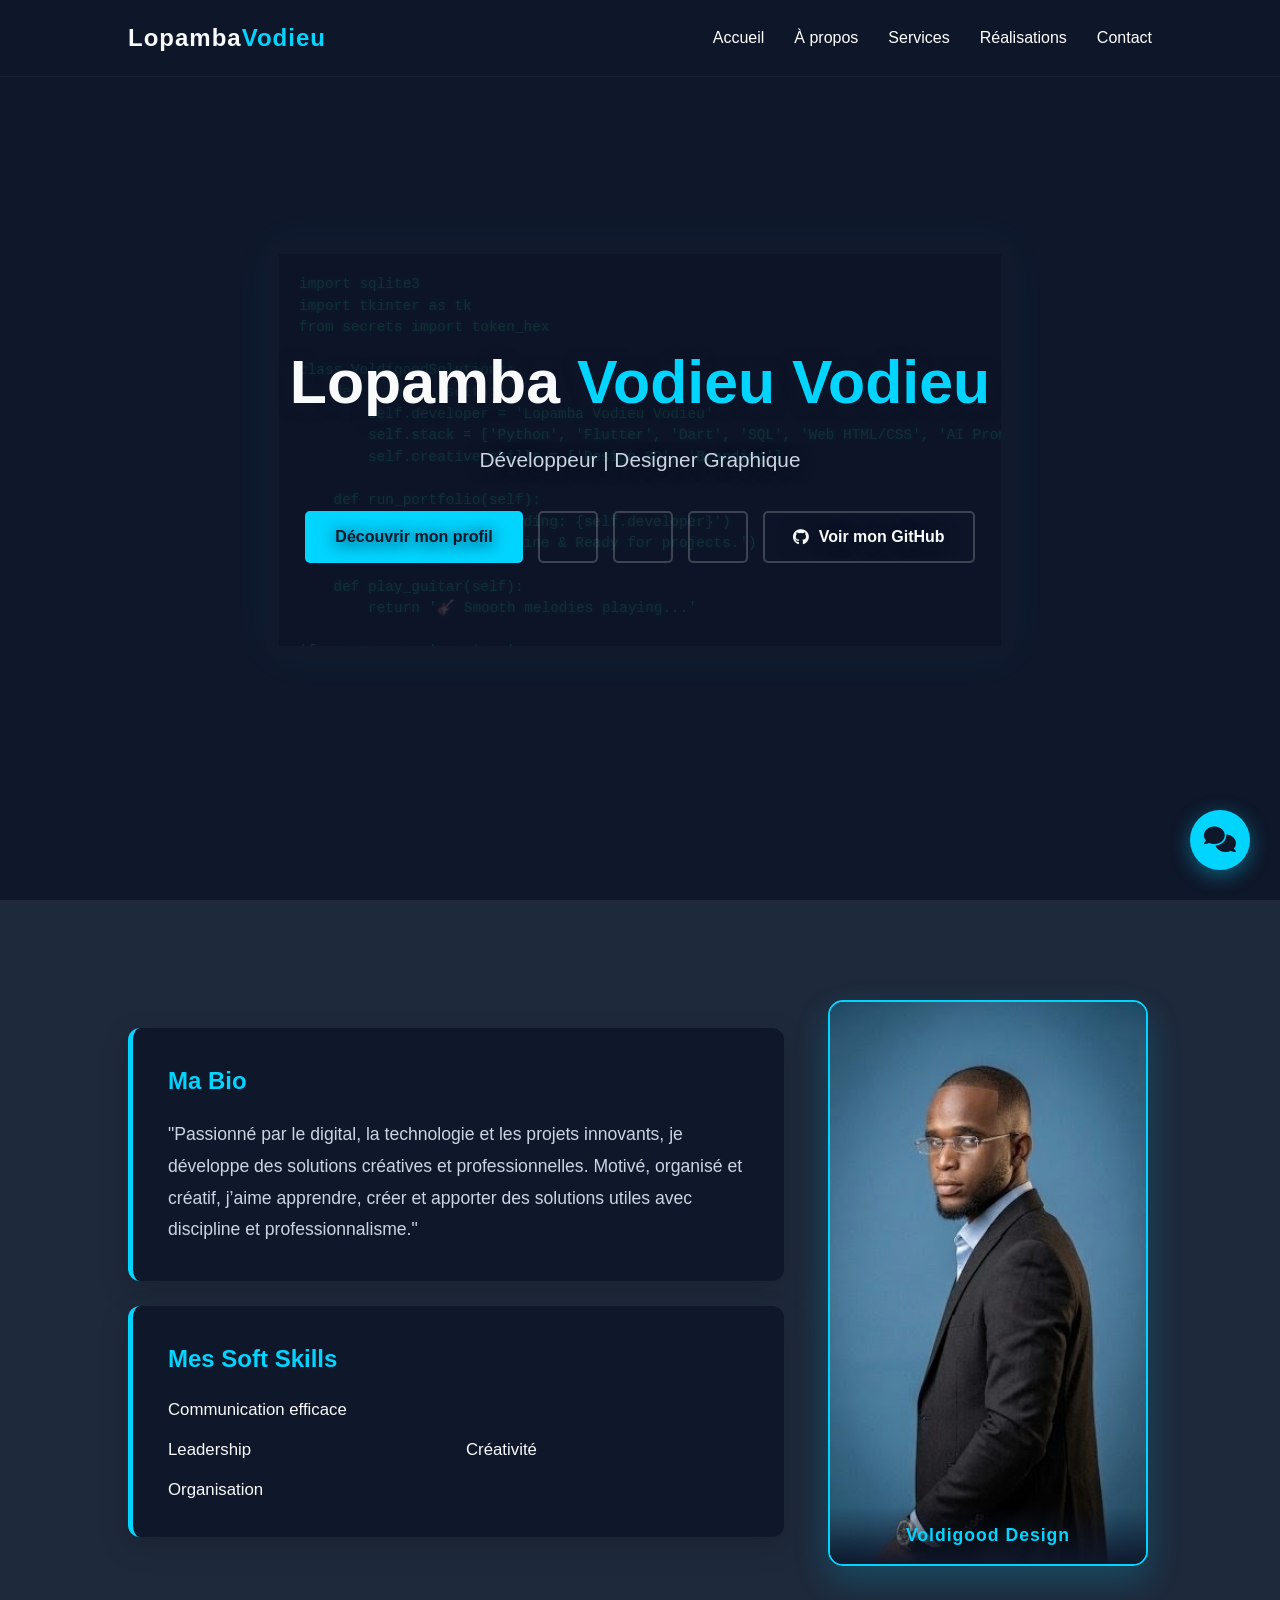
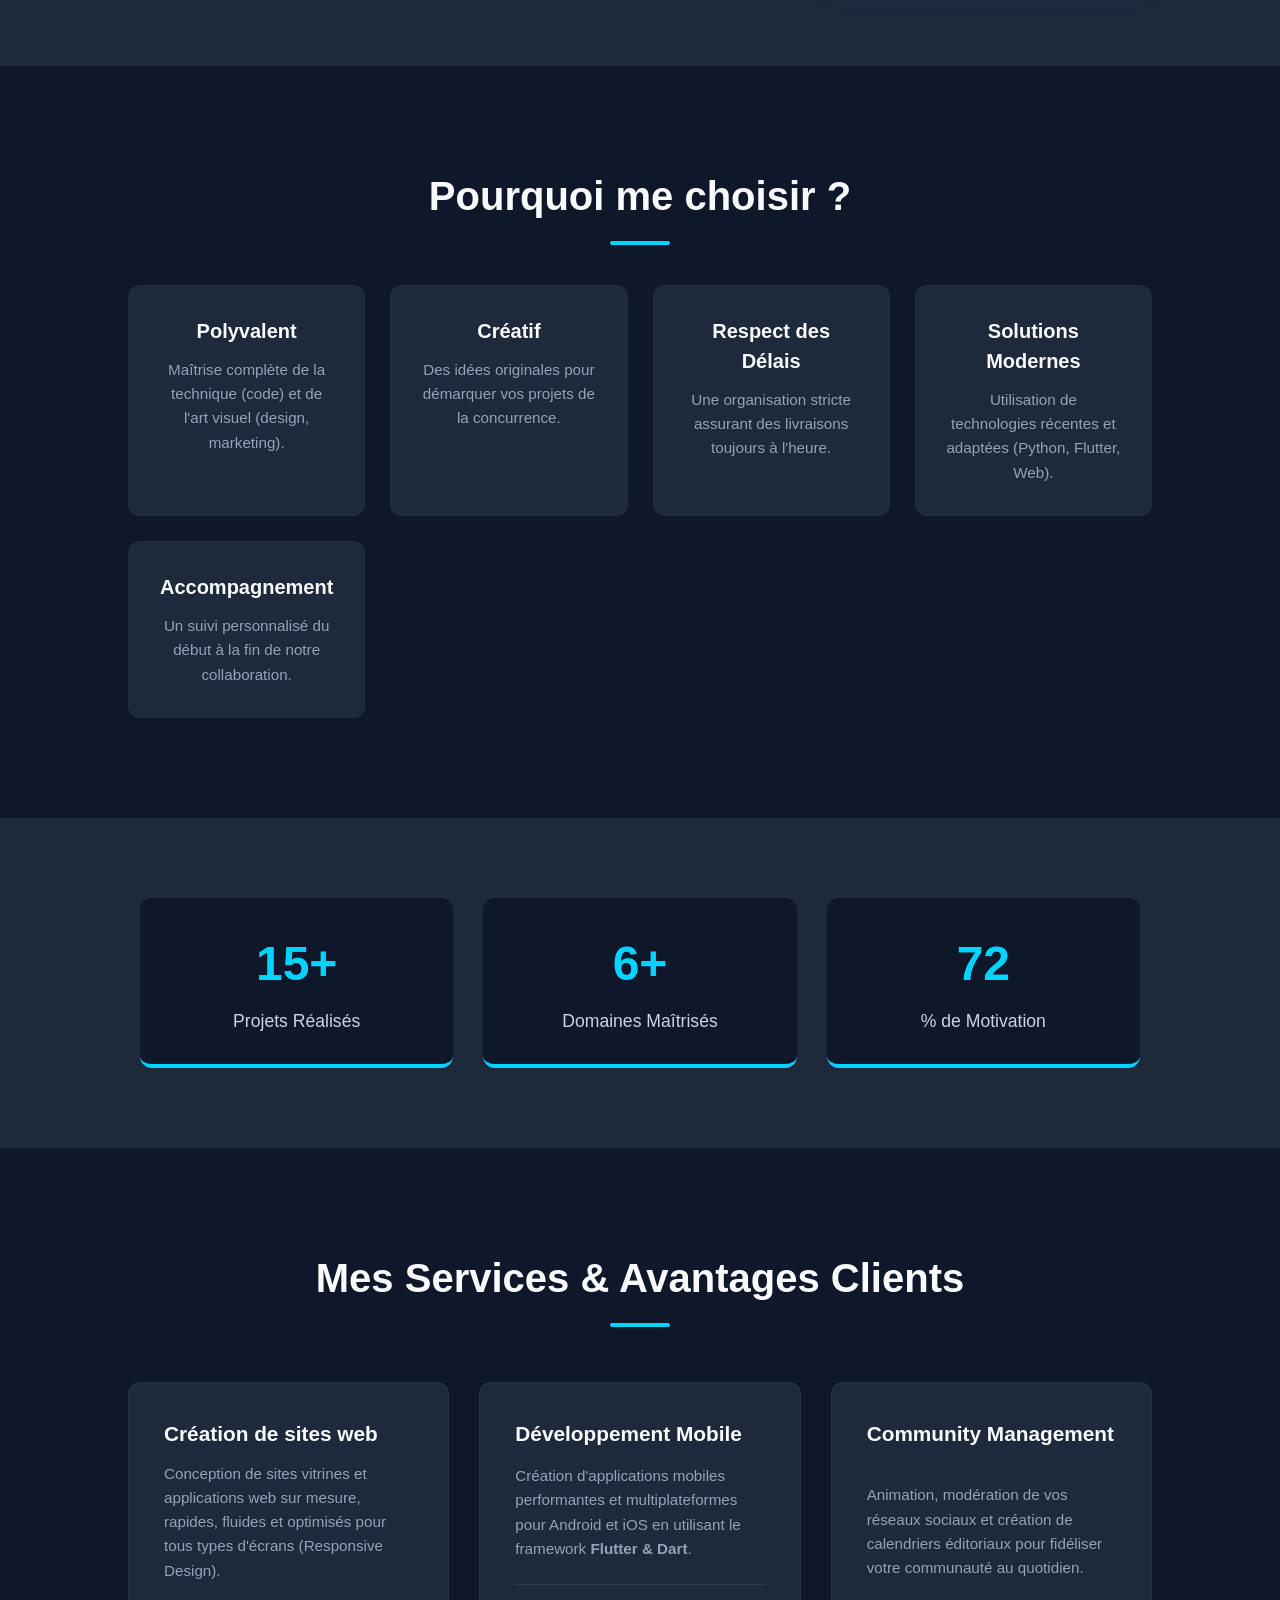
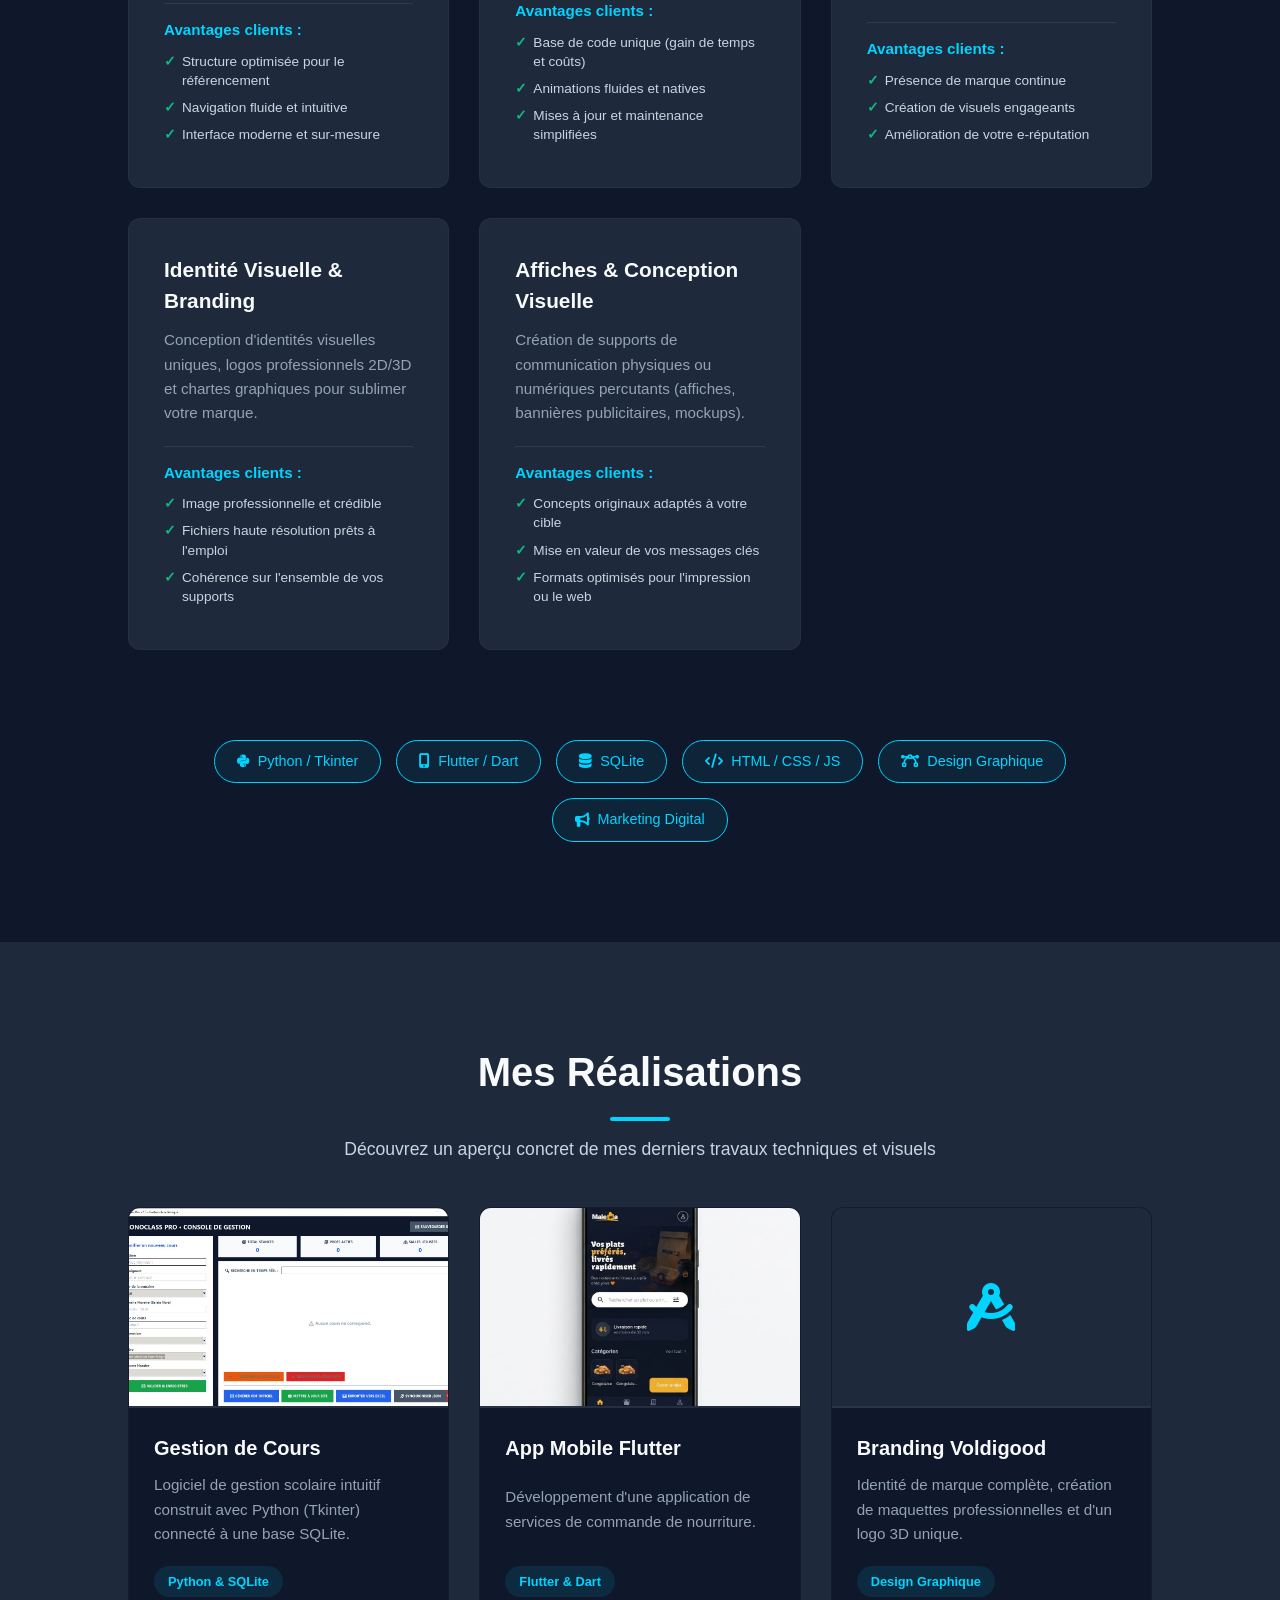
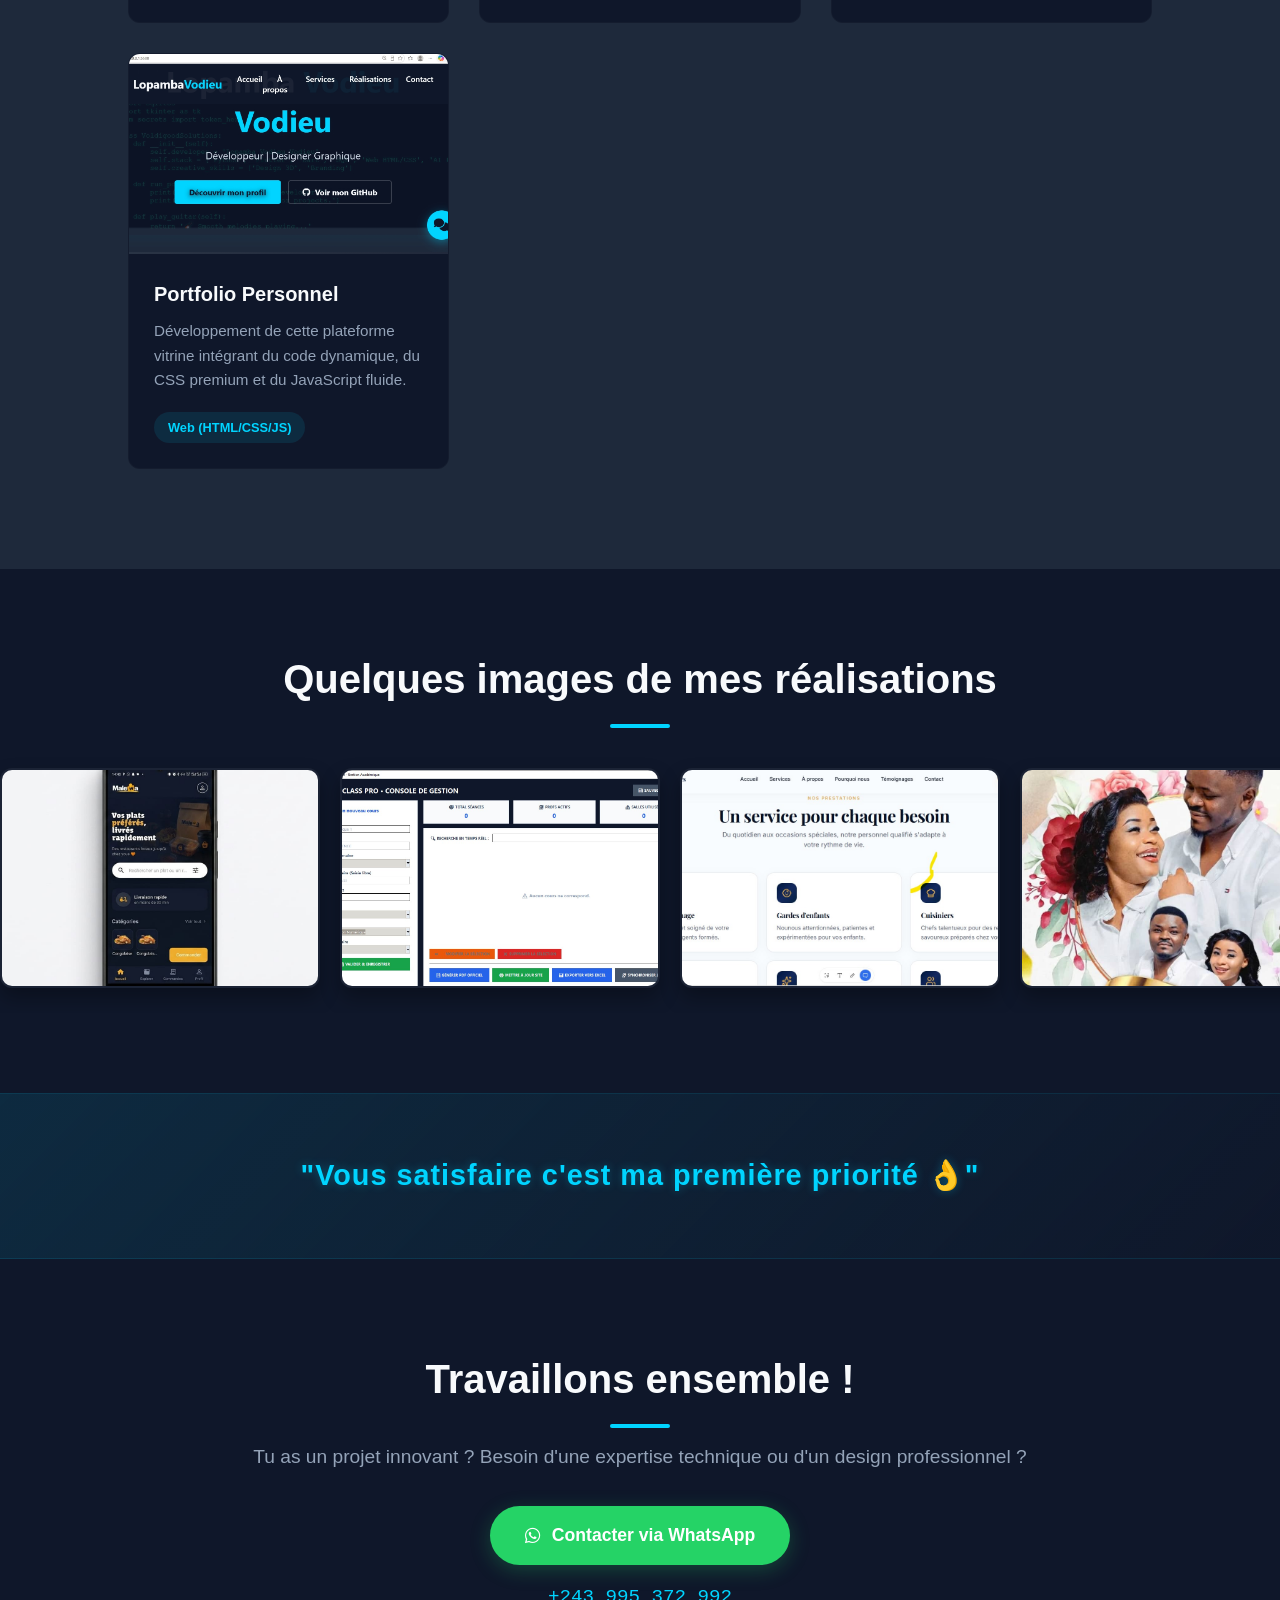
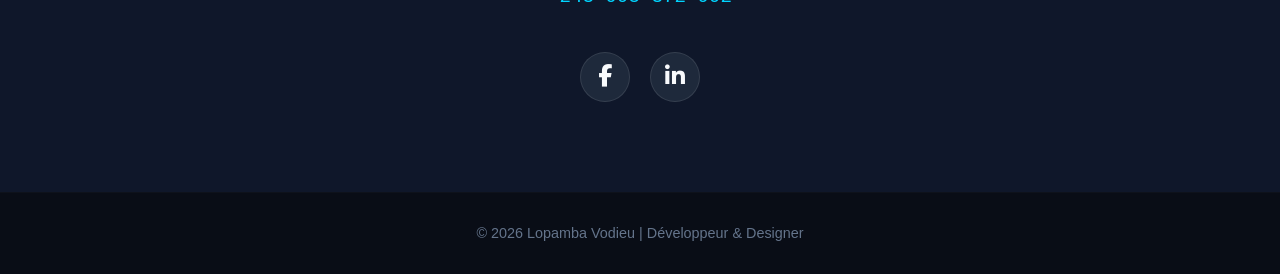
==== commit 66b1a03e: "Update index.html" ====
--- a/index.html
+++ b/index.html
@@ -58,7 +58,10 @@
             <p>Développeur  | Designer Graphique </p>
             <div class="hero-btns">
                 <a href="#about" class="btn">Découvrir mon profil</a>
-                <a href="https://github.com" target="_blank" class="btn btn-outline">
+                <a href="" class="btn btn-outline">
+                <a href="" class="btn btn-outline">
+                <a href="" class="btn btn-outline">
+                <a href="https://lopambavodieu-dev.github.io " class="btn btn-outline">
                     <i class="fa-brands fa-github"></i> Voir mon GitHub
                 </a>
             </div>
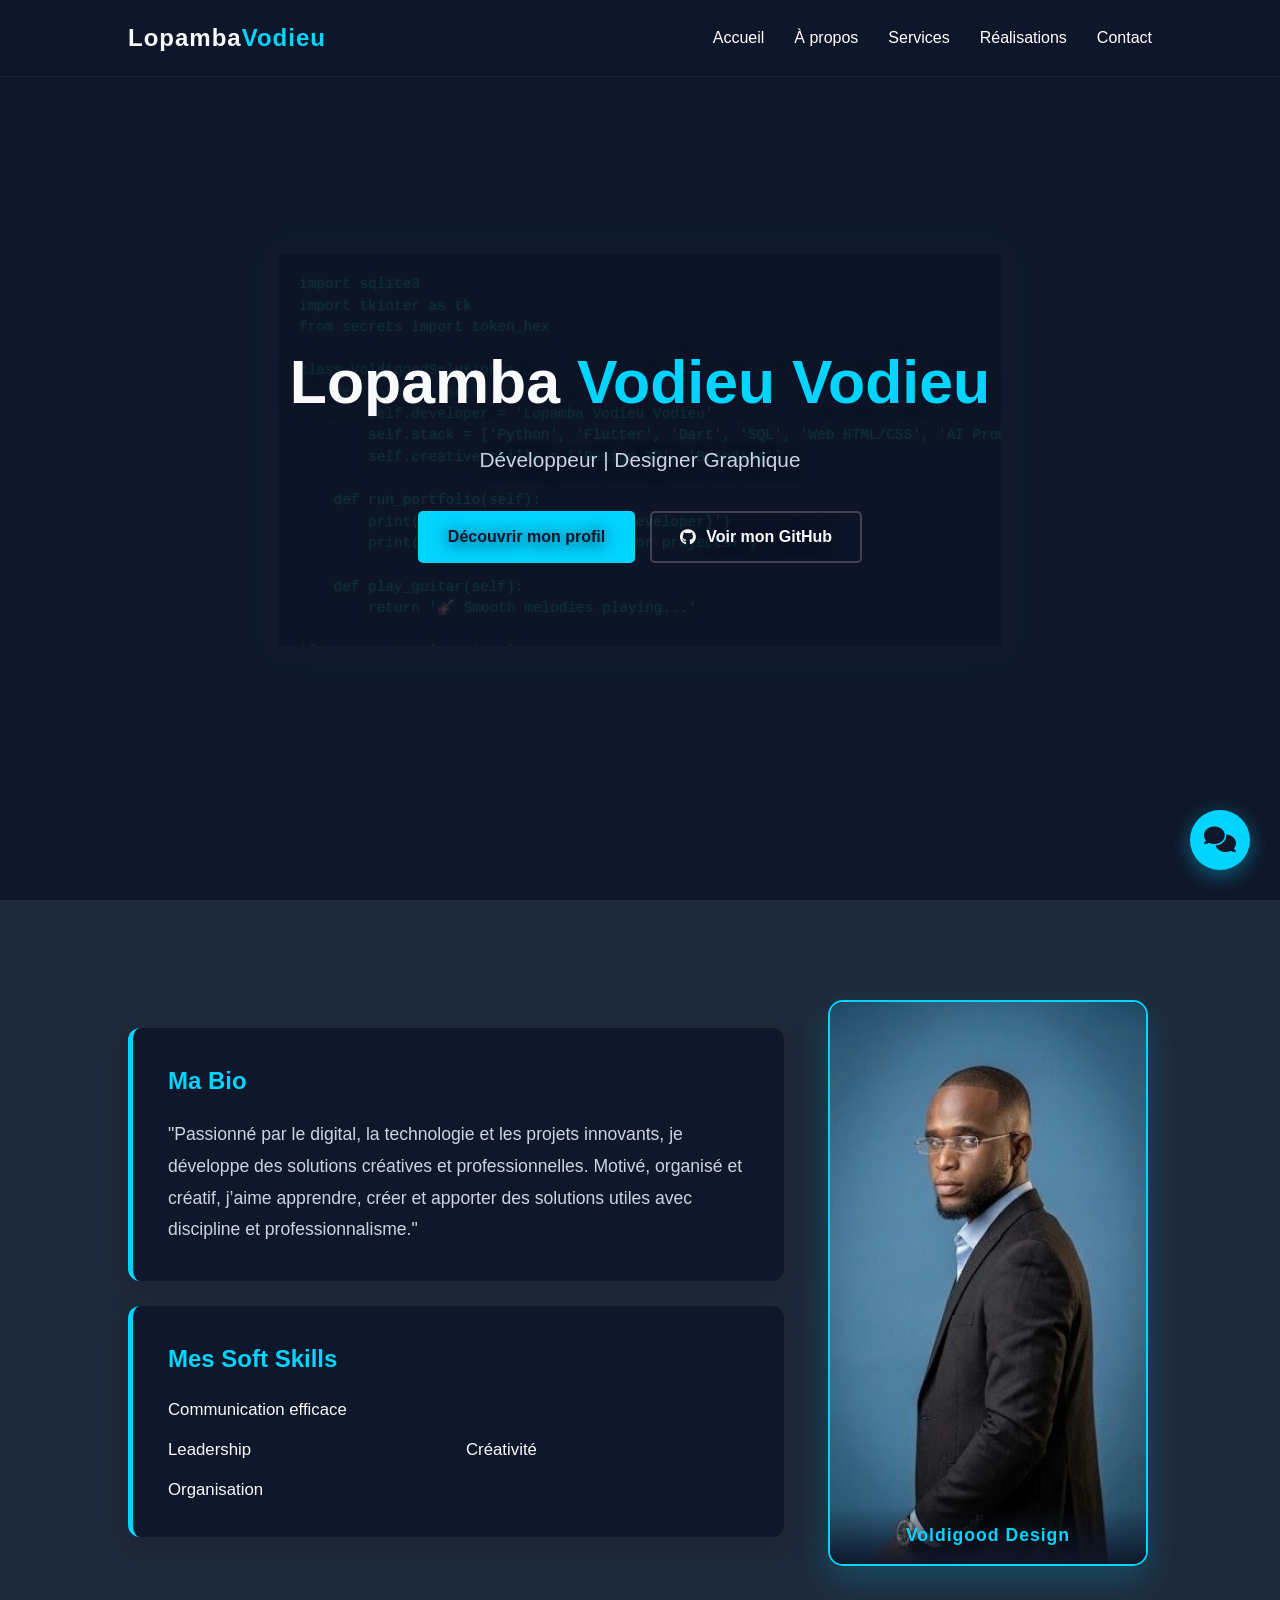
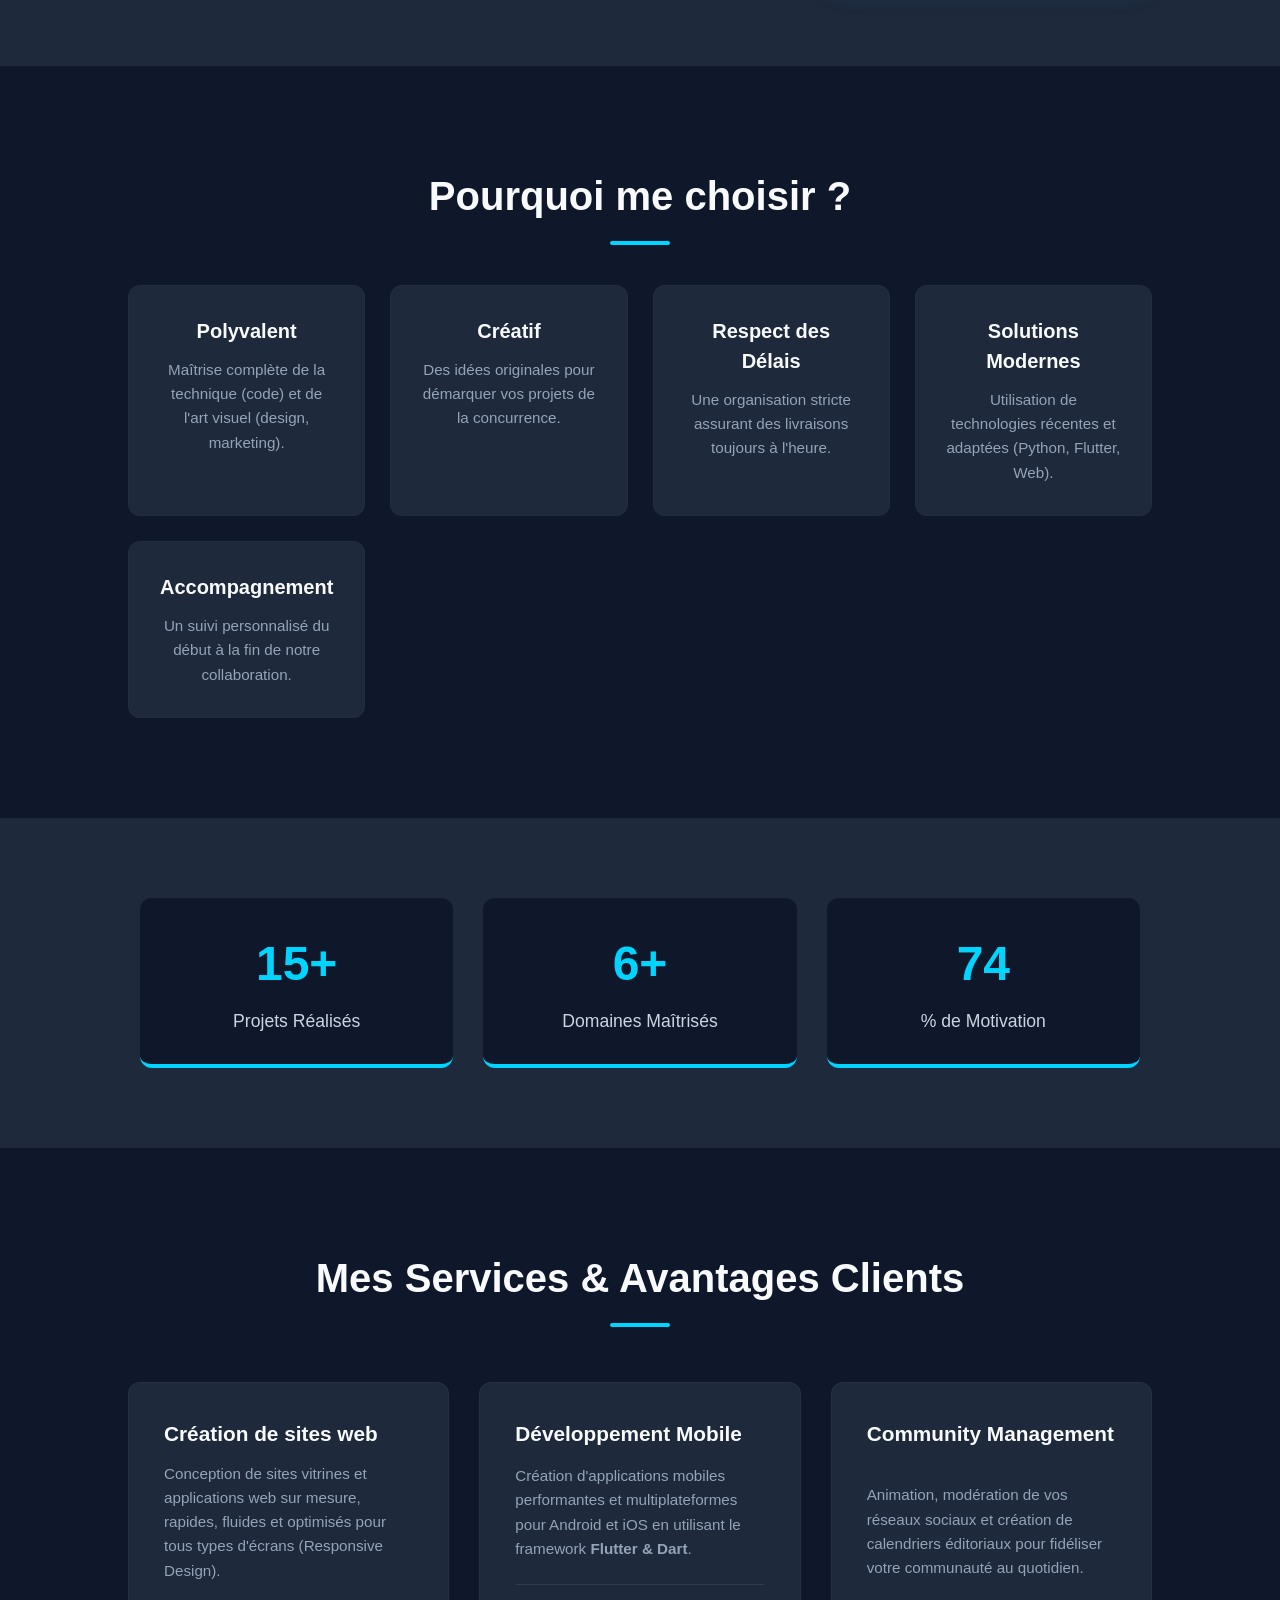
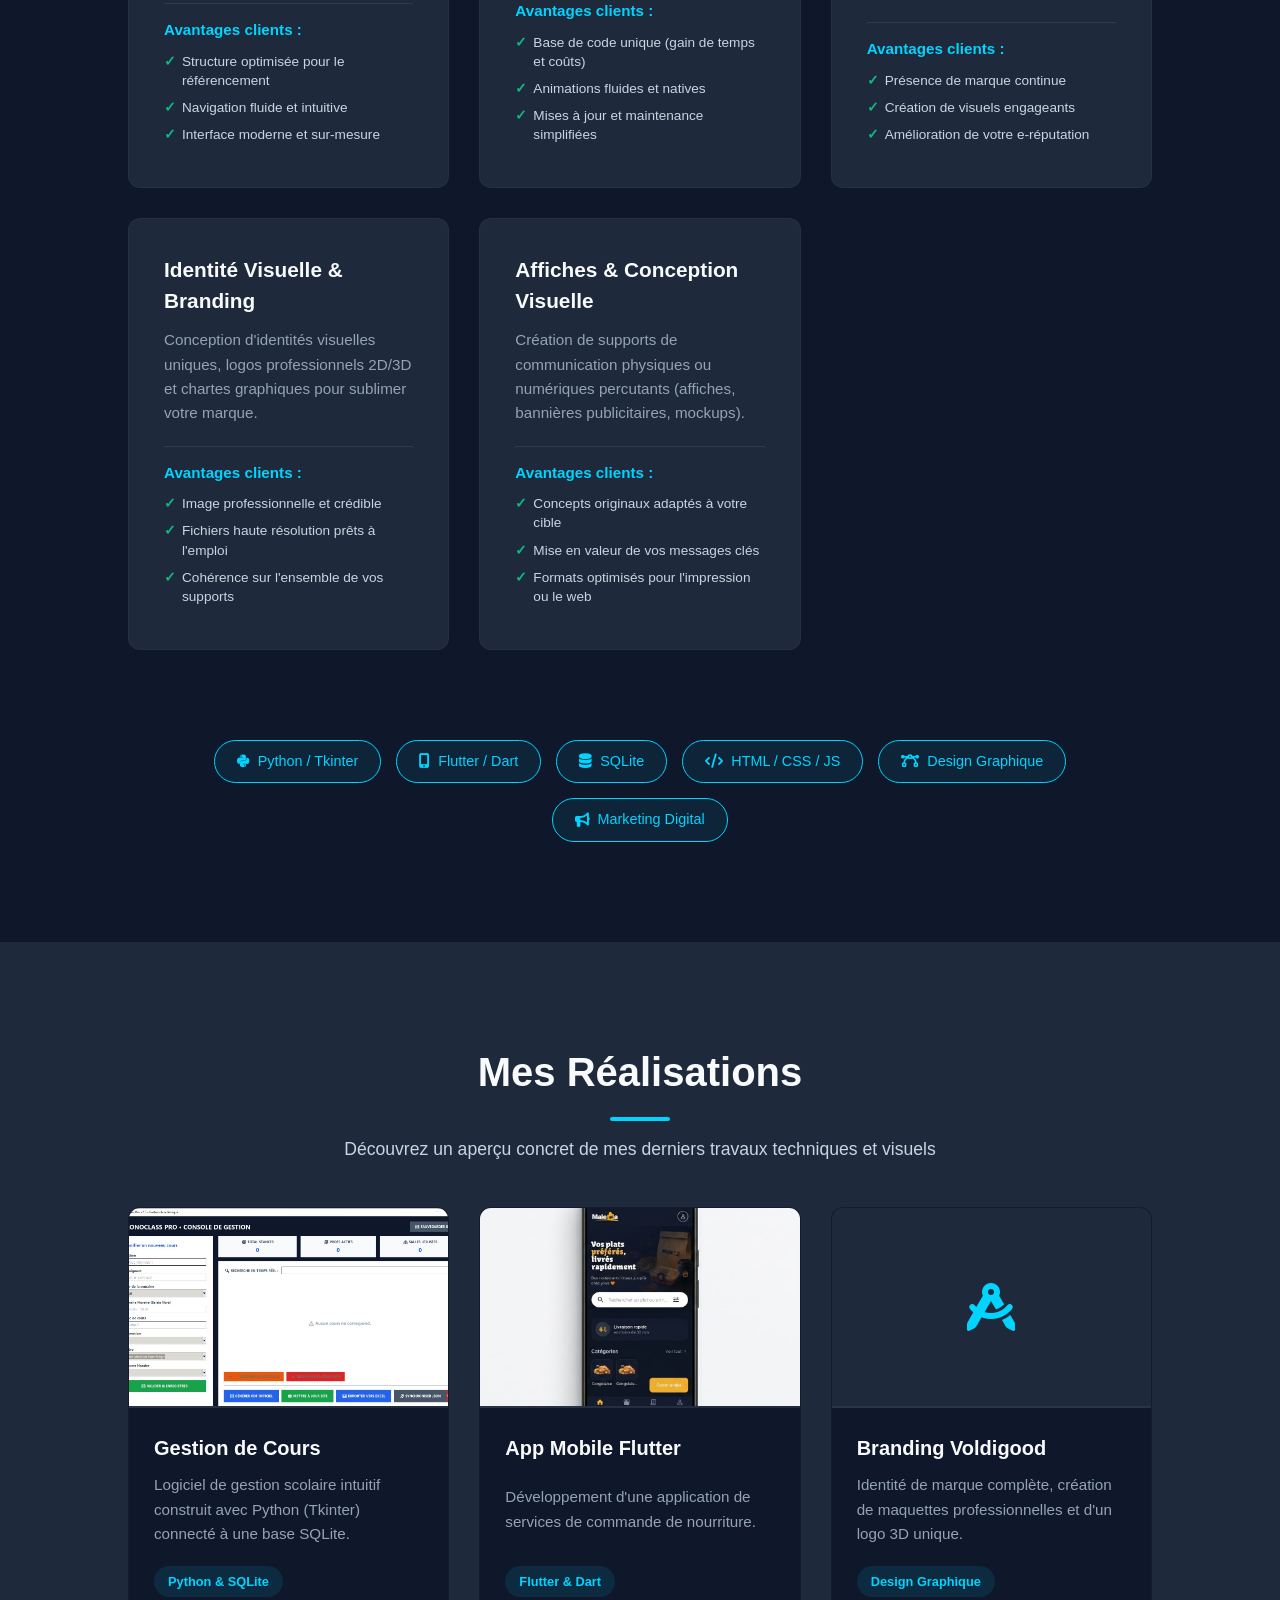
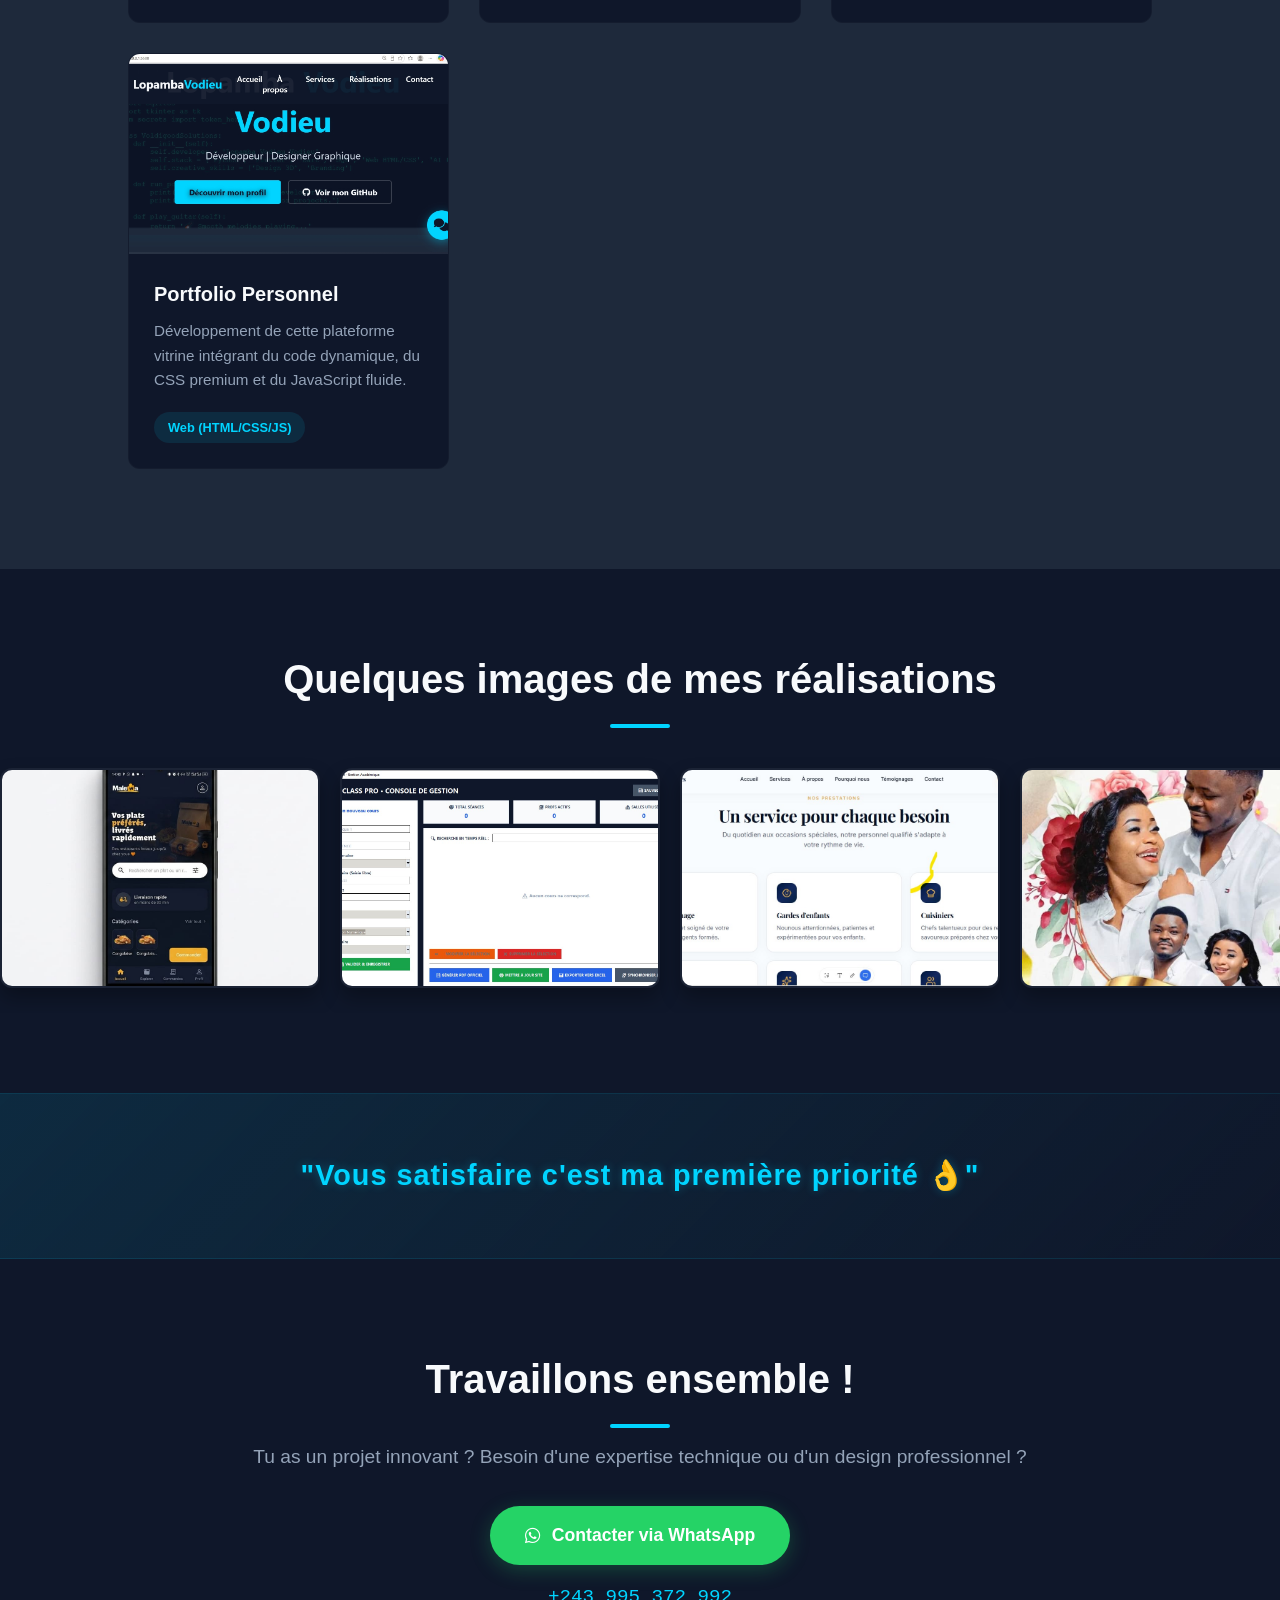
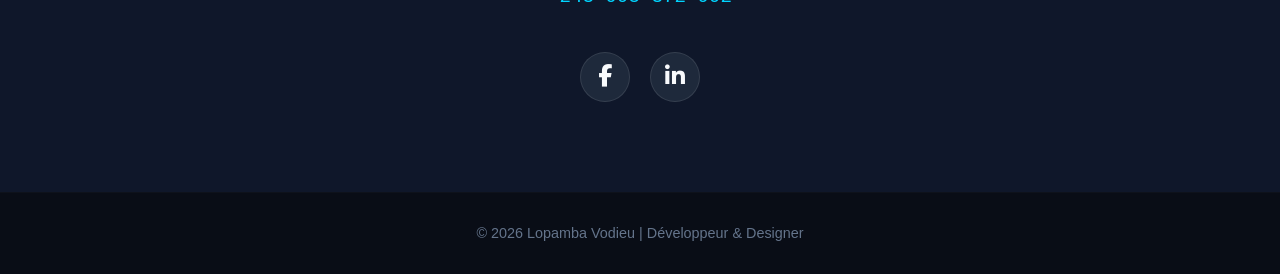
==== commit 7841cc63: "Change greeting from 'Hello World' to 'Goodbye World'" ====
--- a/index.html
+++ b/index.html
@@ -58,9 +58,7 @@
             <p>Développeur  | Designer Graphique </p>
             <div class="hero-btns">
                 <a href="#about" class="btn">Découvrir mon profil</a>
-                <a href="" class="btn btn-outline">
-                <a href="" class="btn btn-outline">
-                <a href="" class="btn btn-outline">
+            
                 <a href="https://lopambavodieu-dev.github.io " class="btn btn-outline">
                     <i class="fa-brands fa-github"></i> Voir mon GitHub
                 </a>
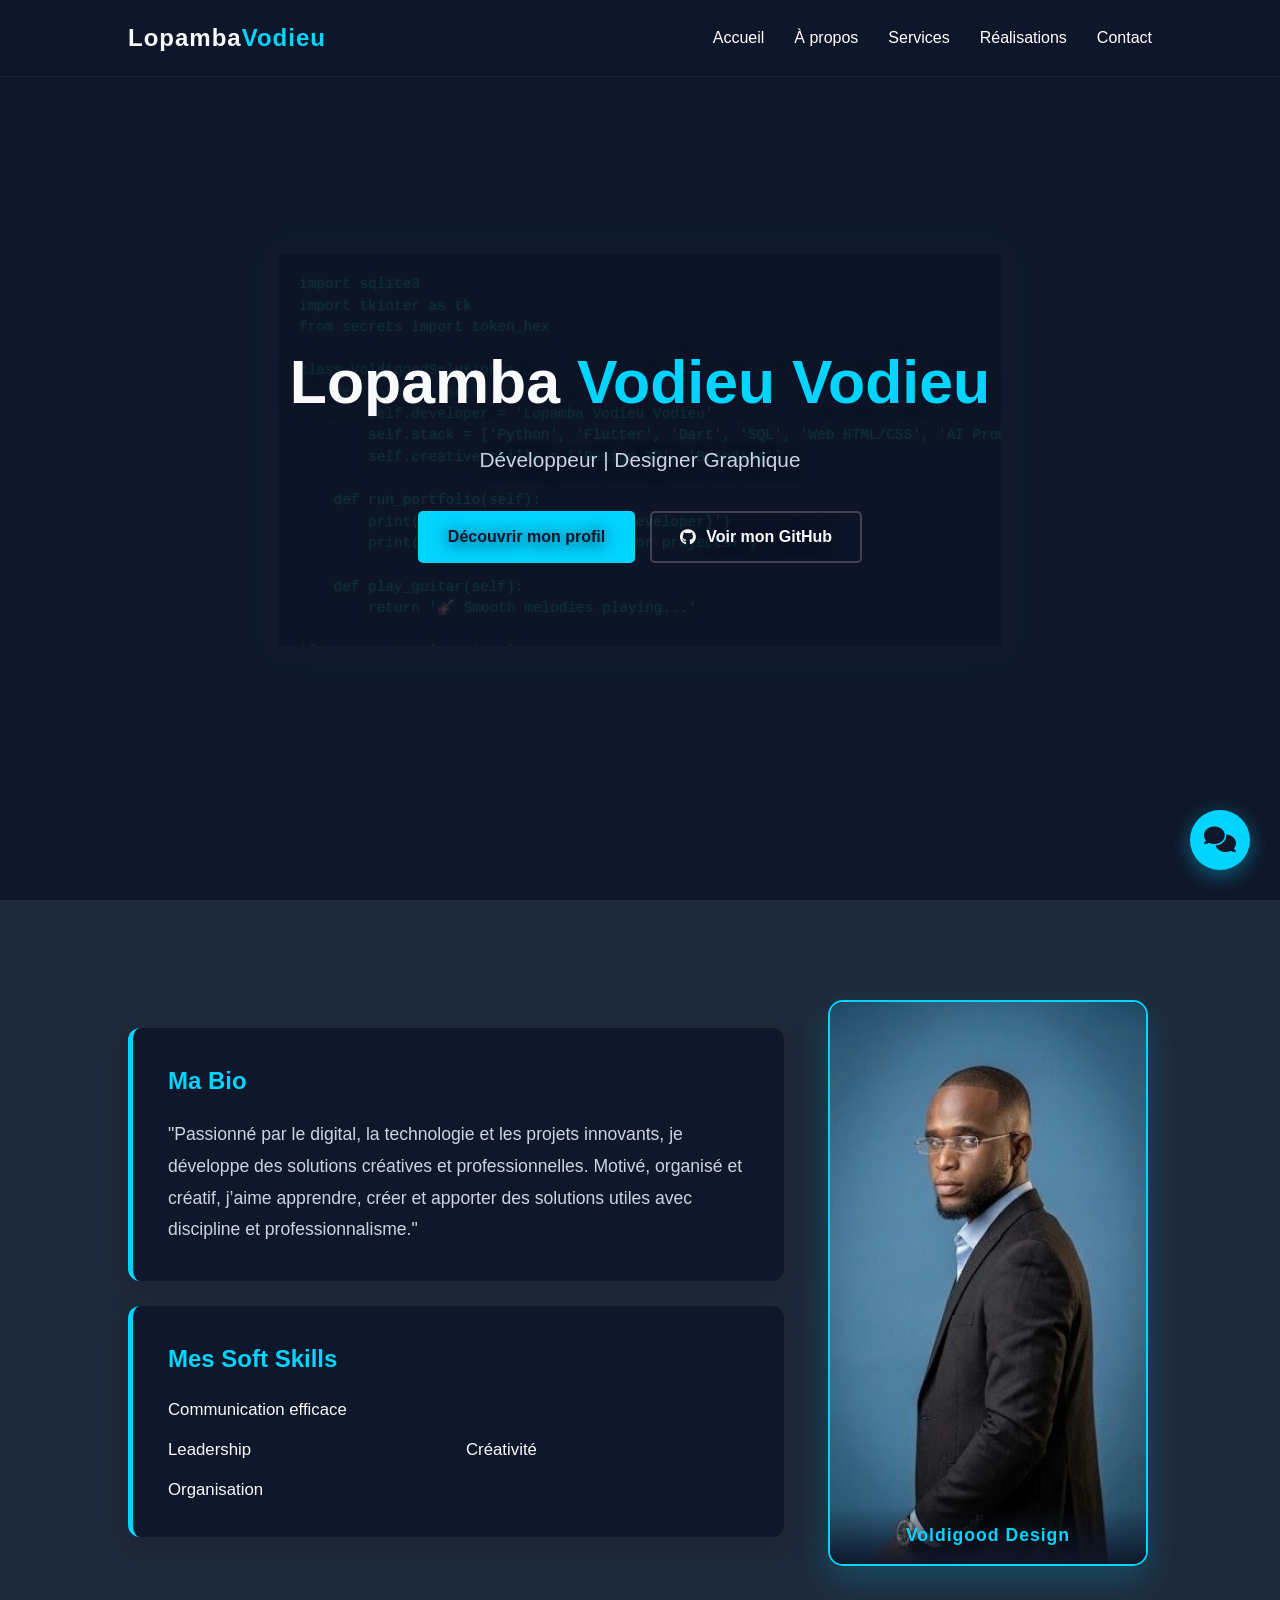
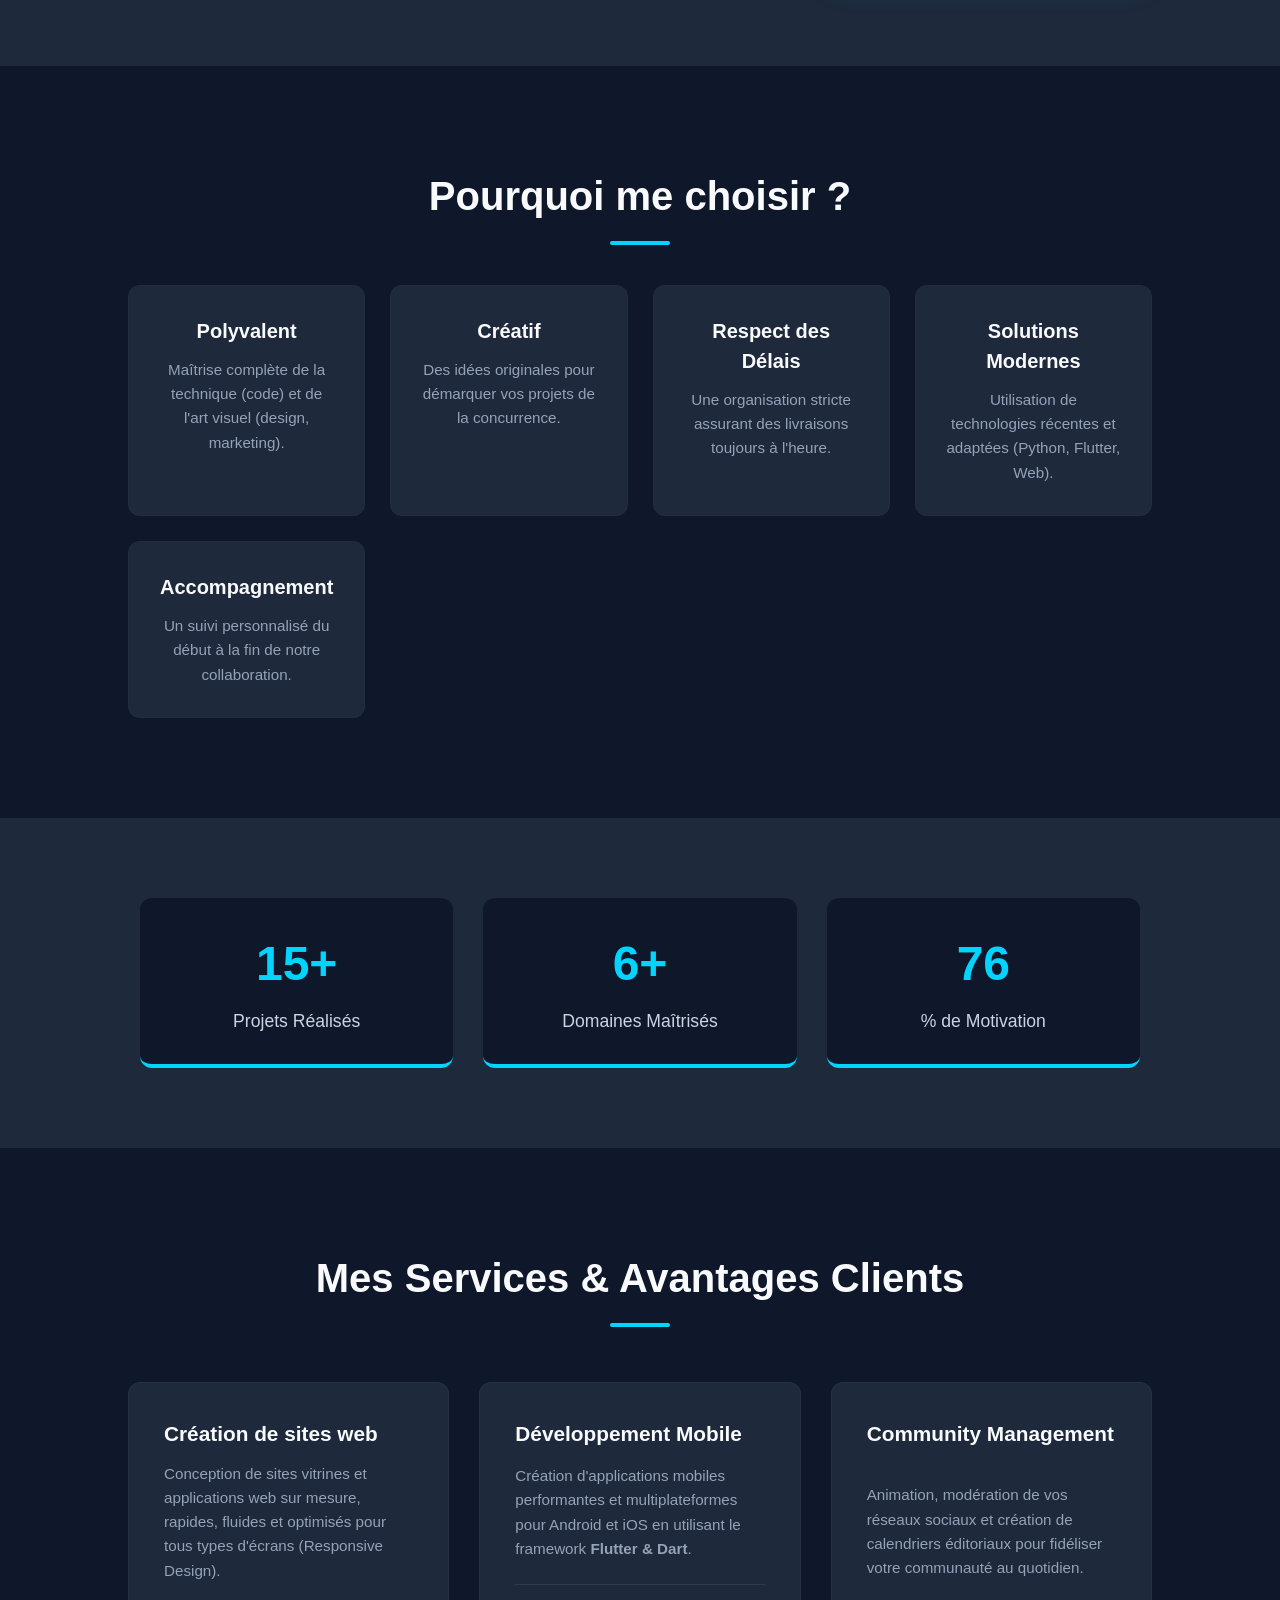
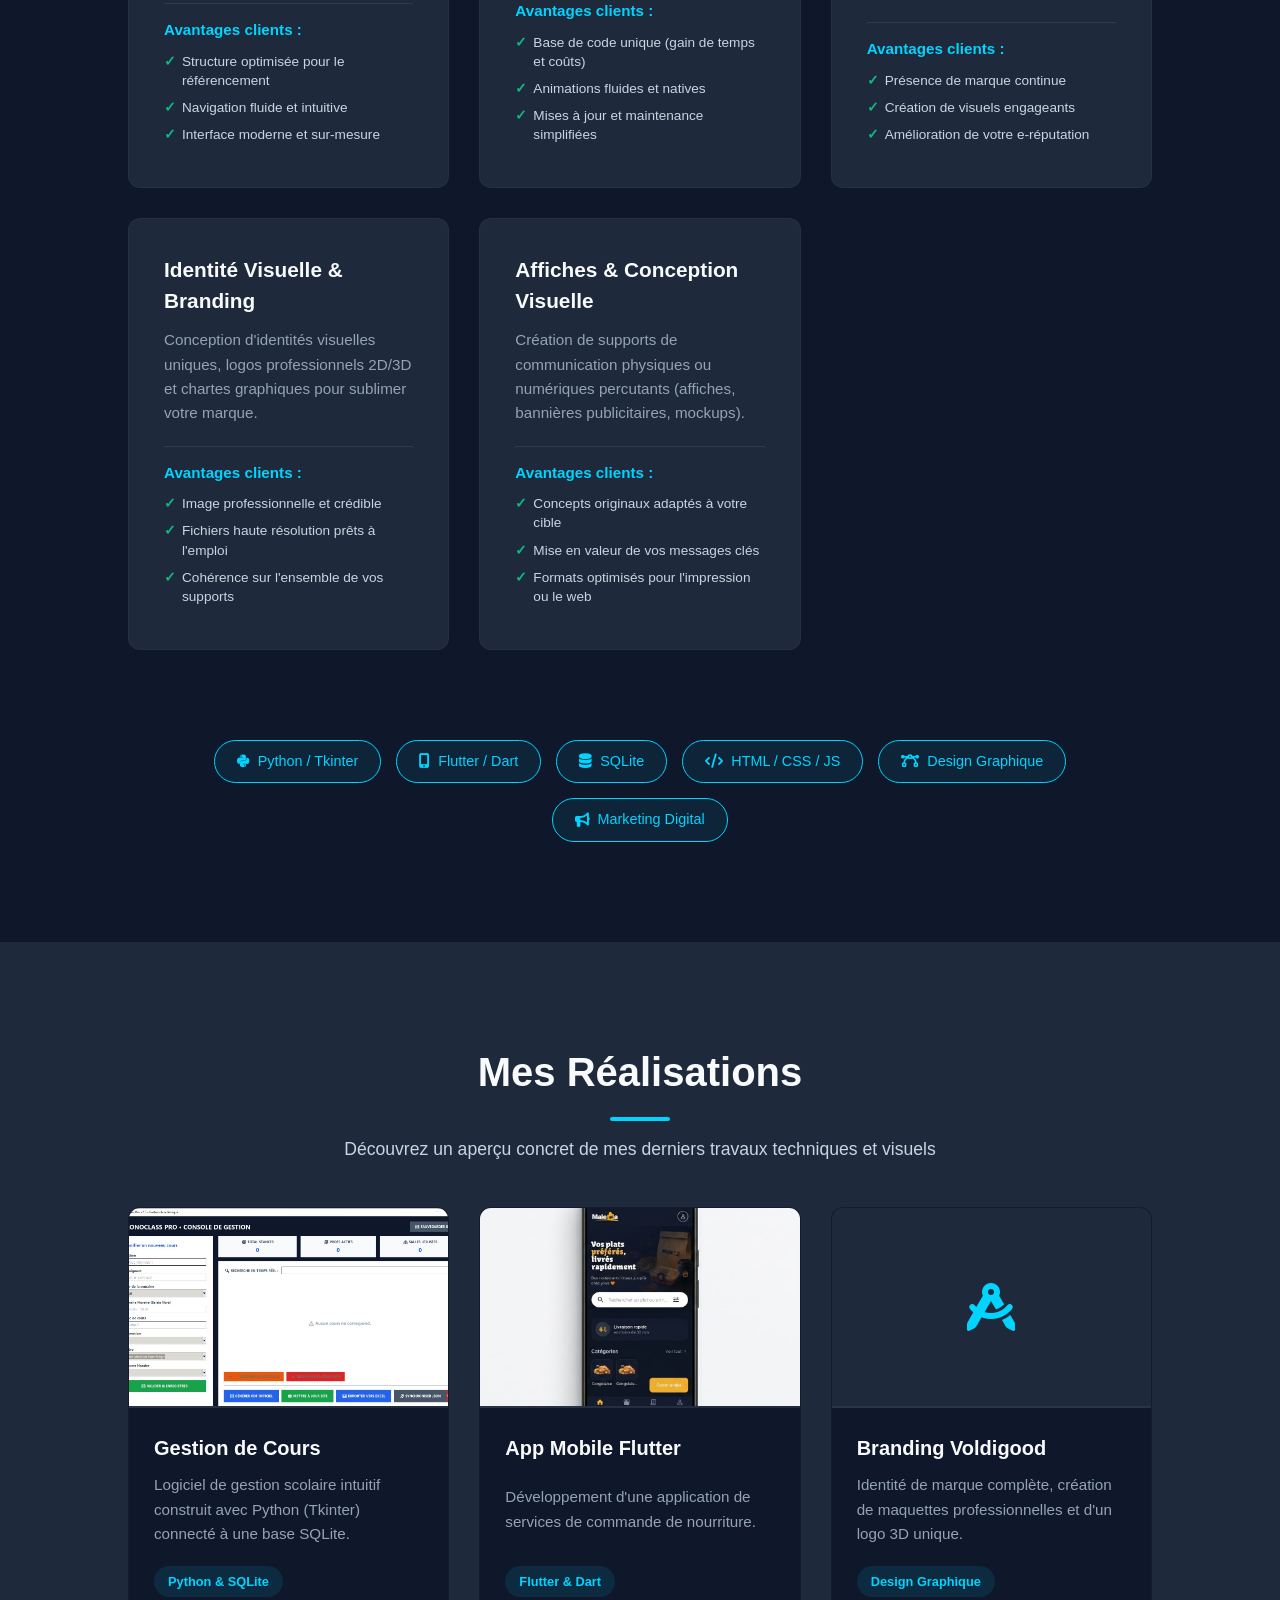
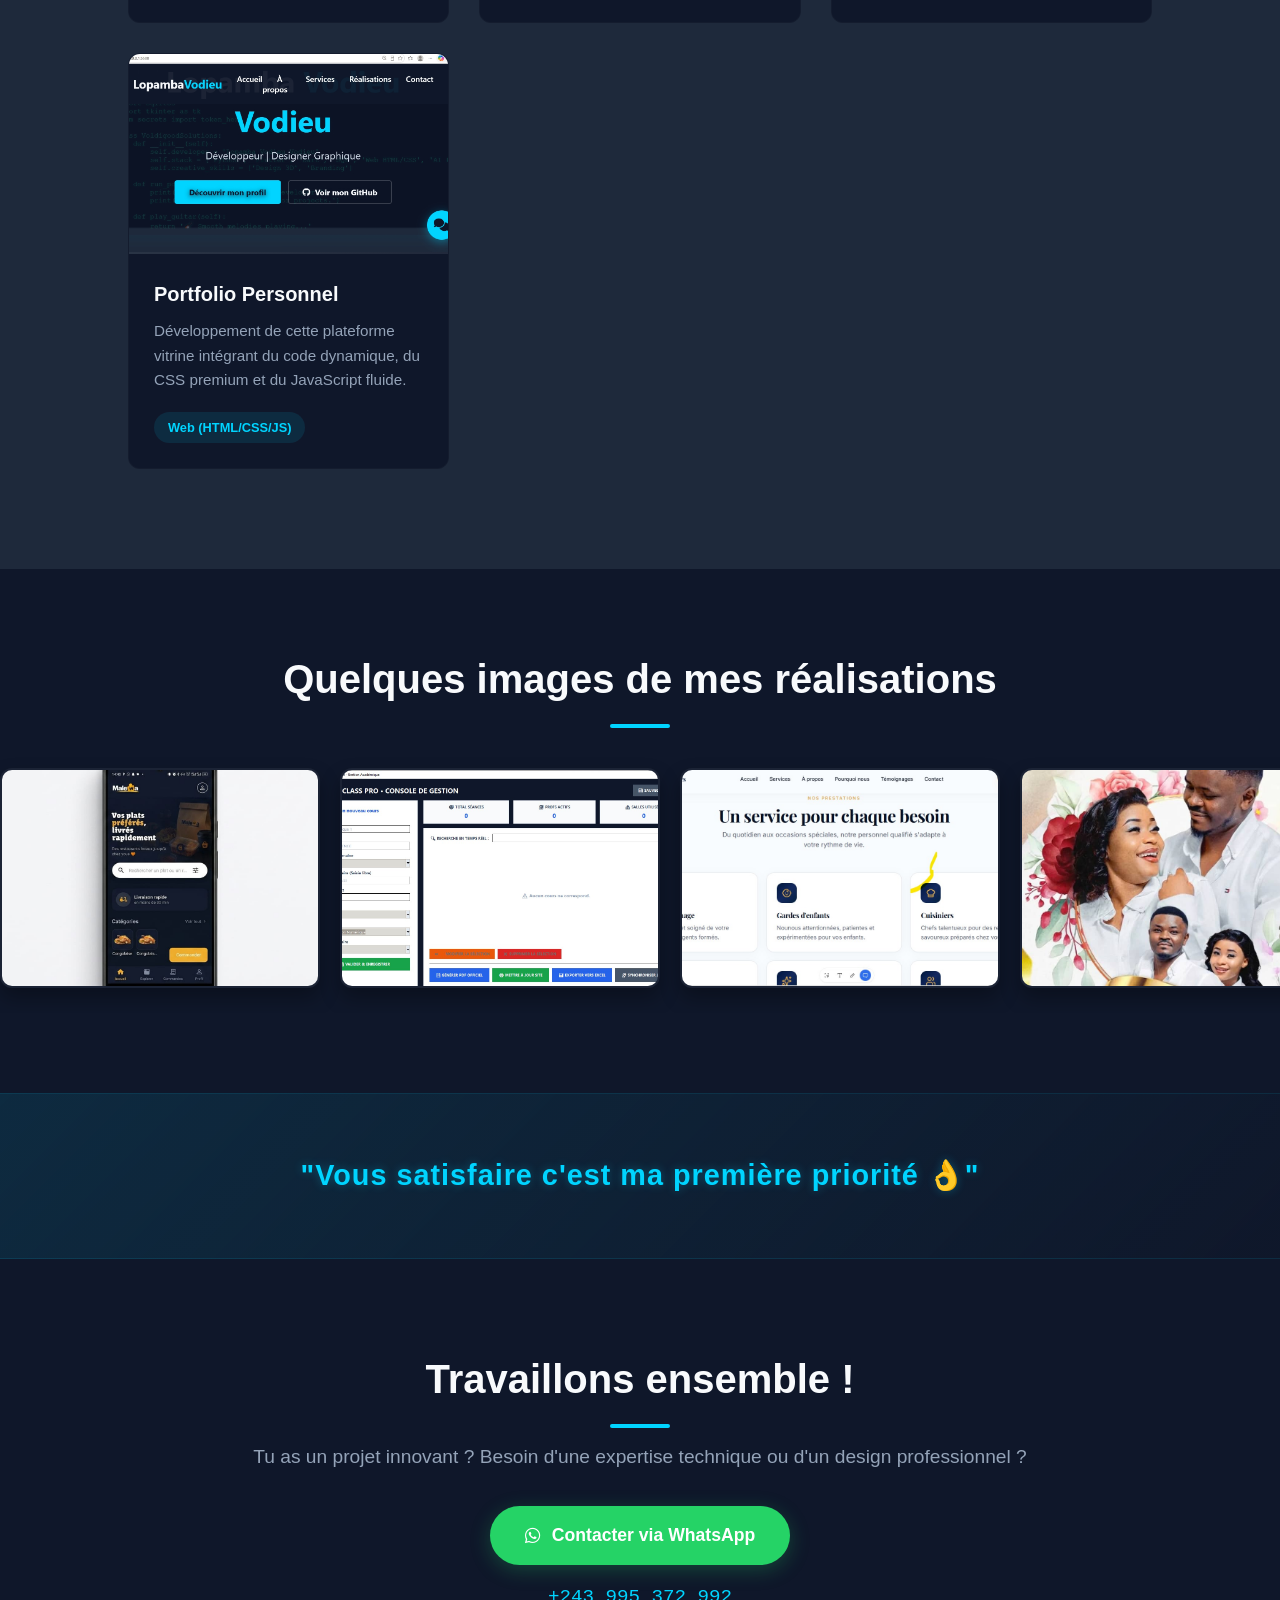
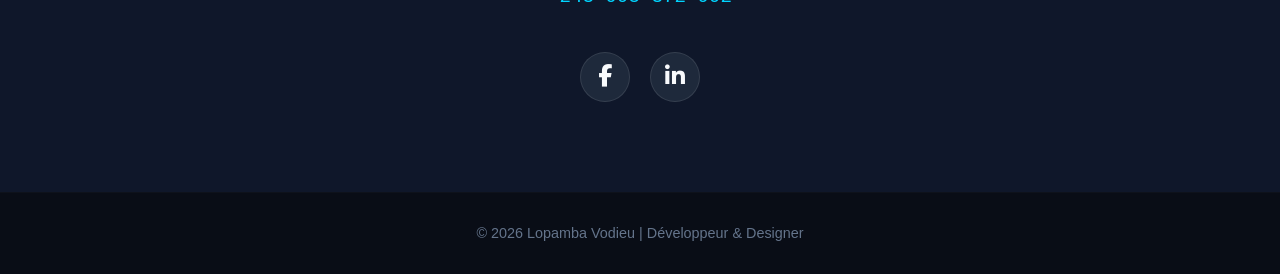
==== commit c60c49af: "Update print statement from 'Hello' to 'Goodbye'" ====
--- a/index.html
+++ b/index.html
@@ -58,7 +58,6 @@
             <p>Développeur  | Designer Graphique </p>
             <div class="hero-btns">
                 <a href="#about" class="btn">Découvrir mon profil</a>
-            
                 <a href="https://lopambavodieu-dev.github.io " class="btn btn-outline">
                     <i class="fa-brands fa-github"></i> Voir mon GitHub
                 </a>
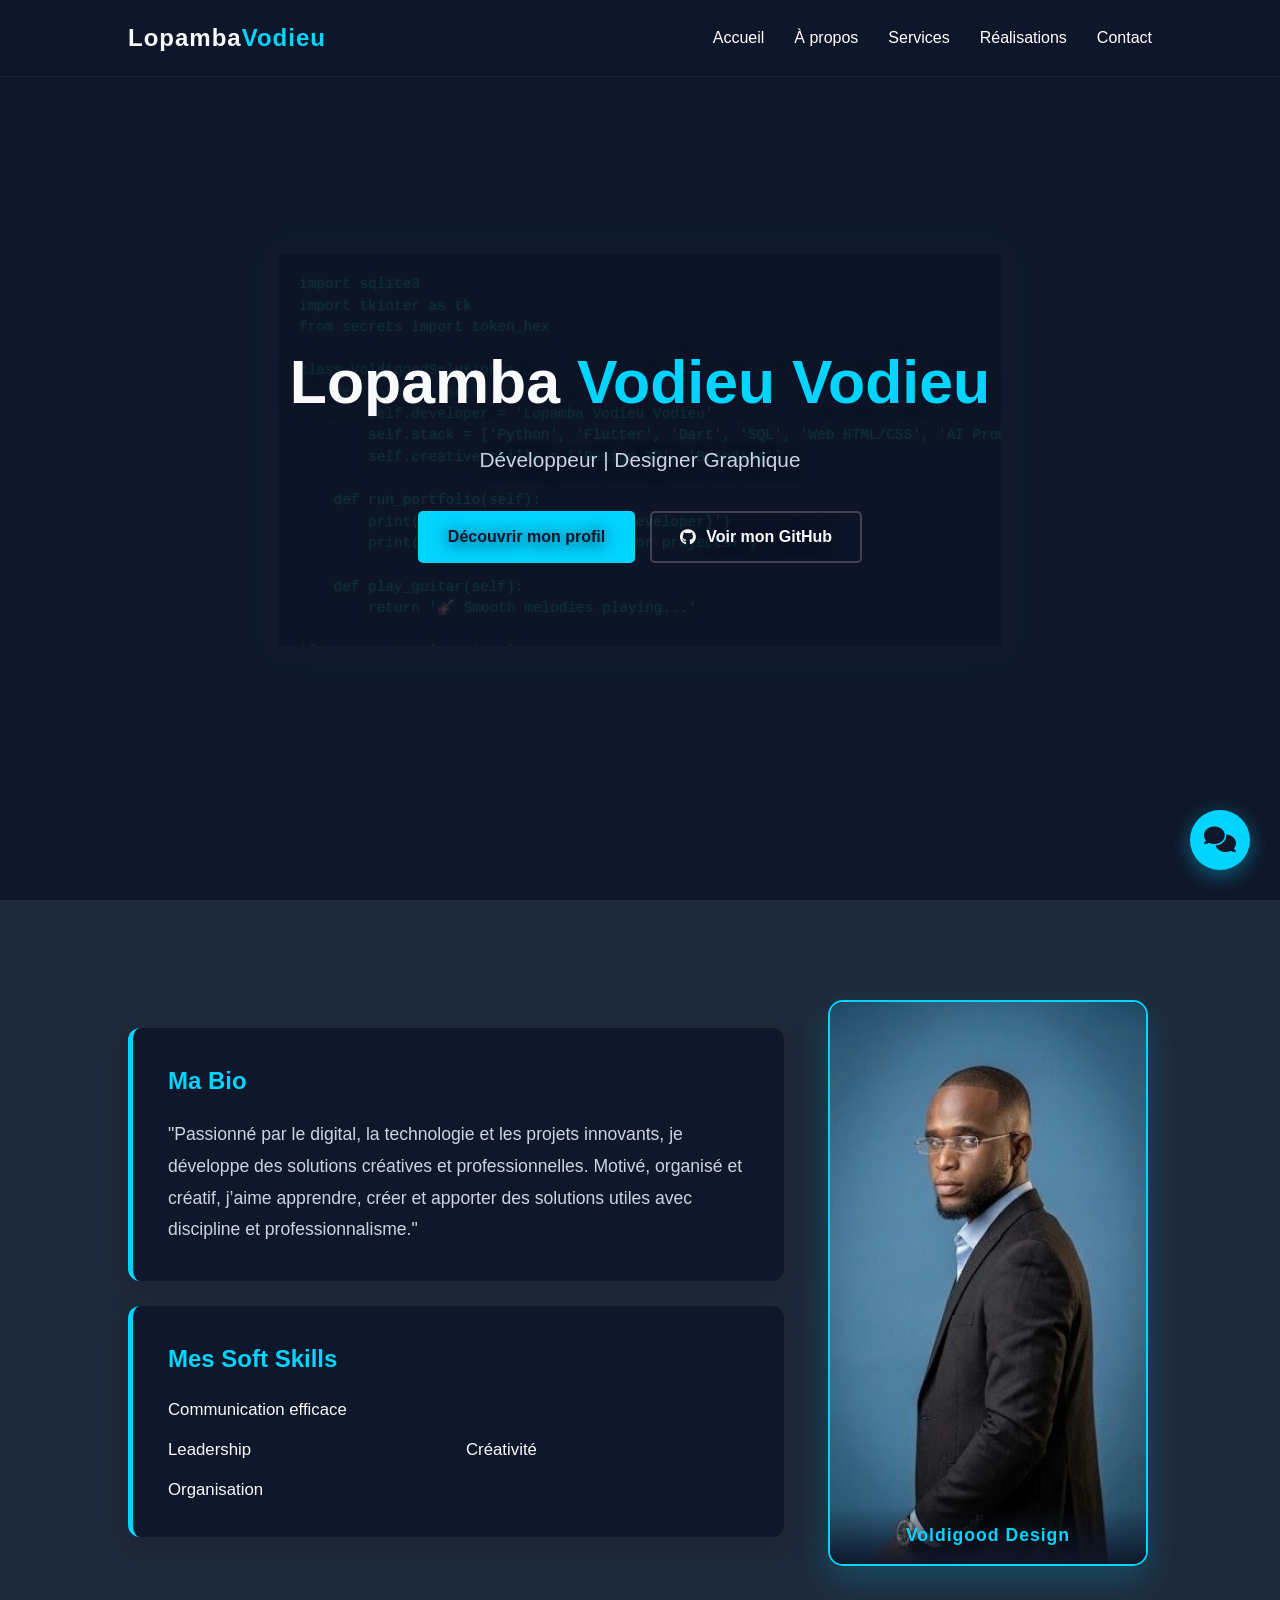
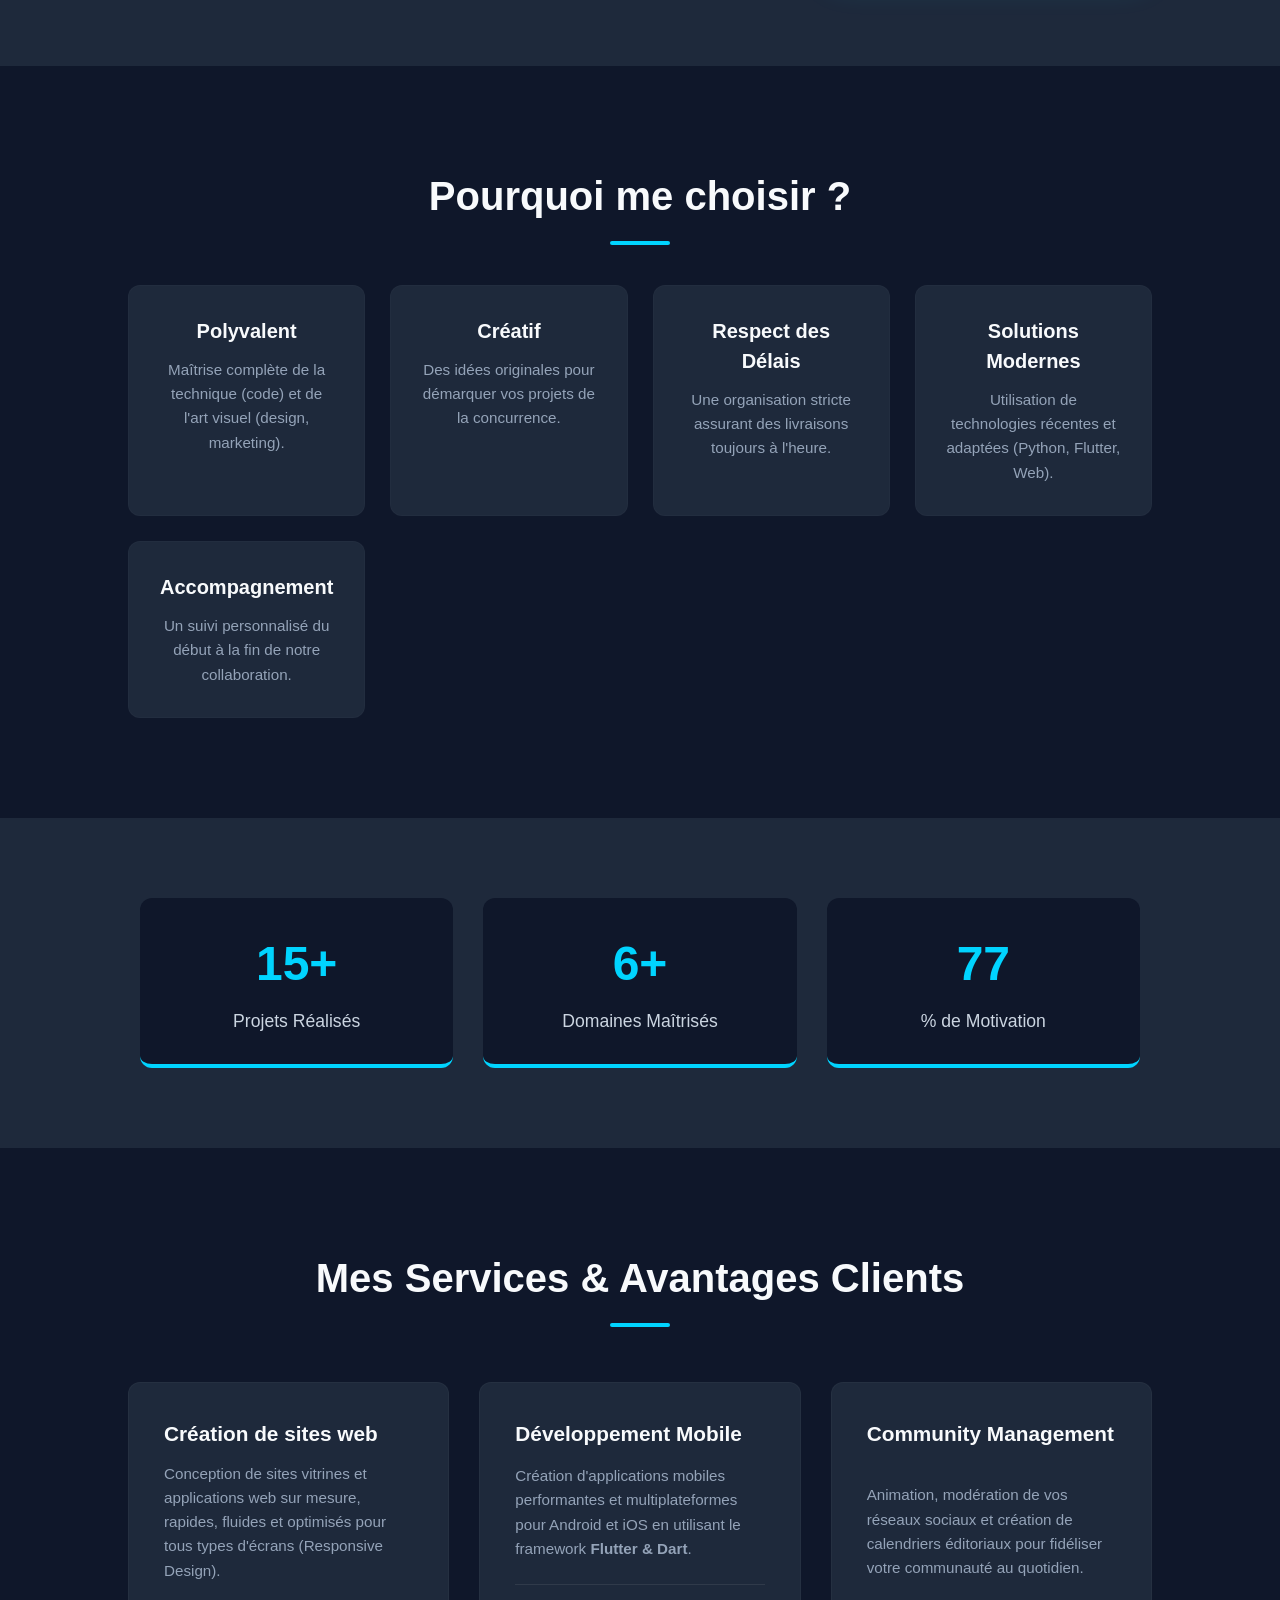
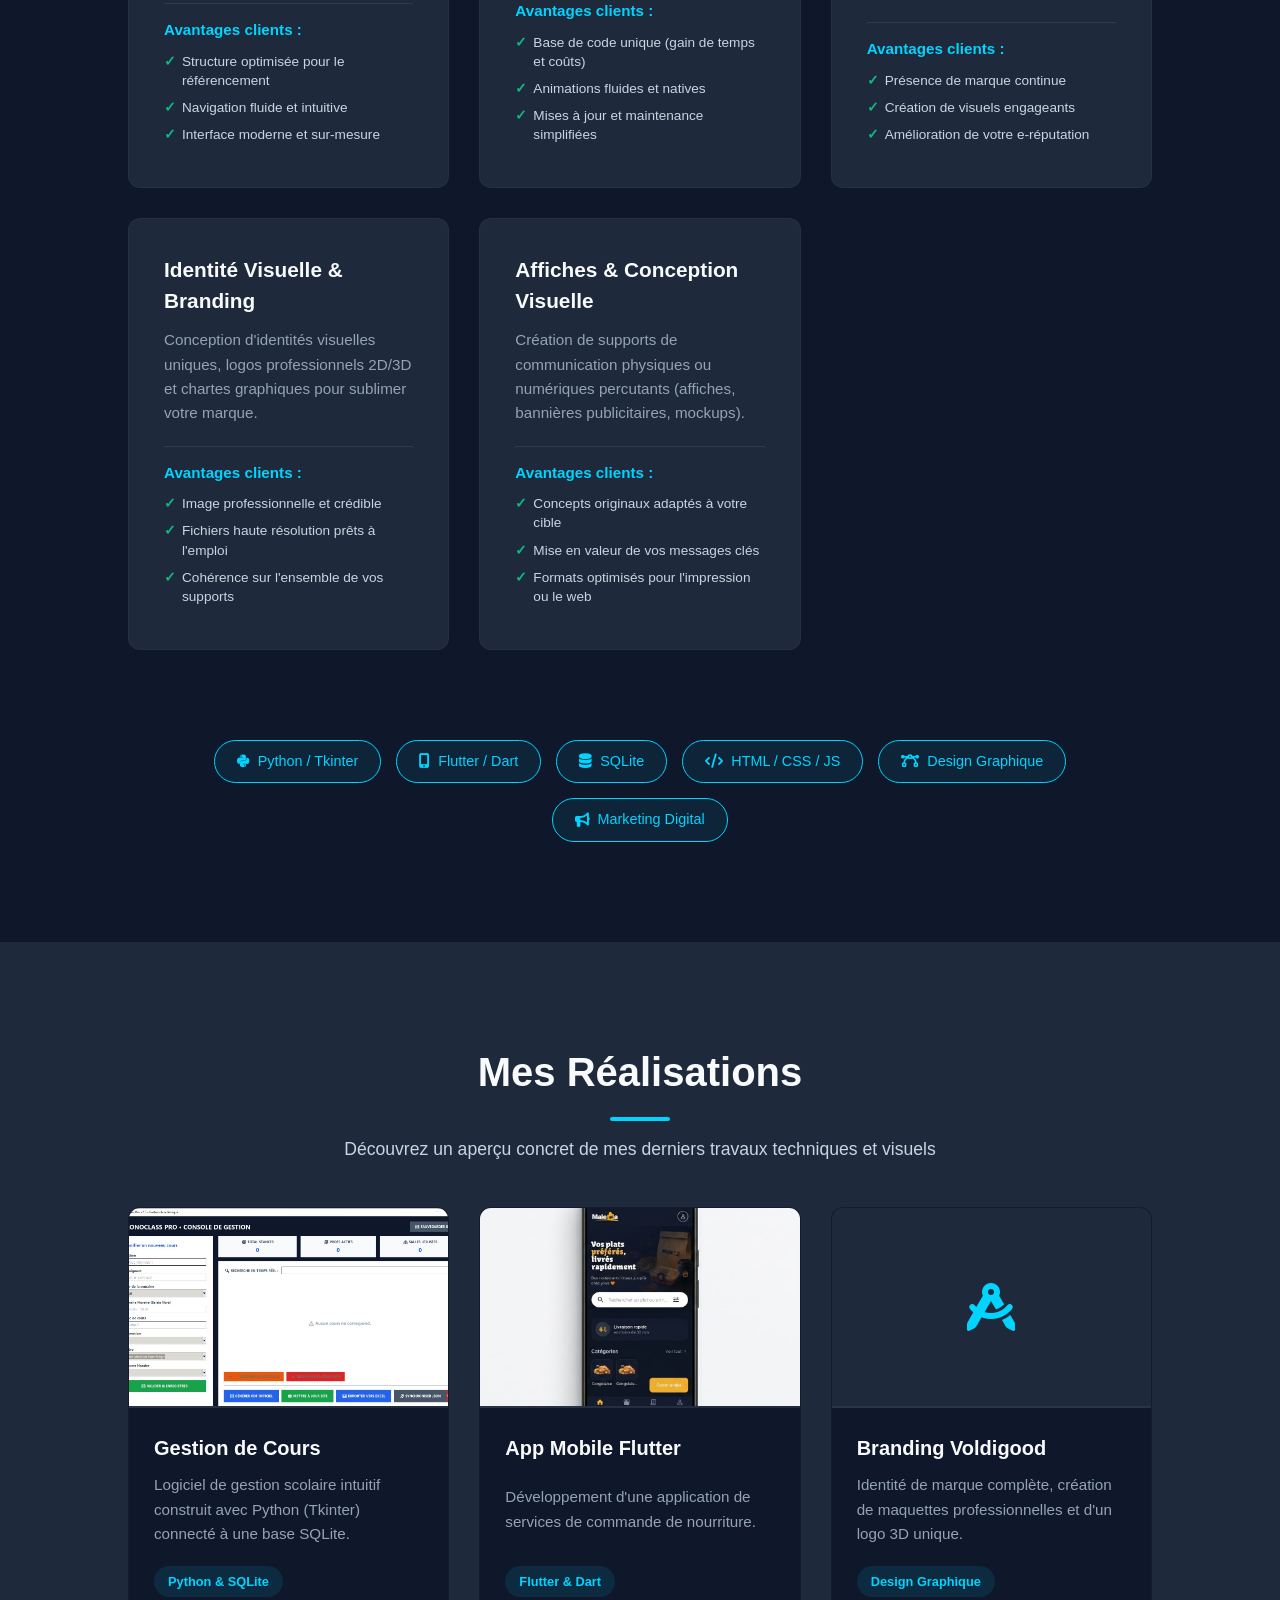
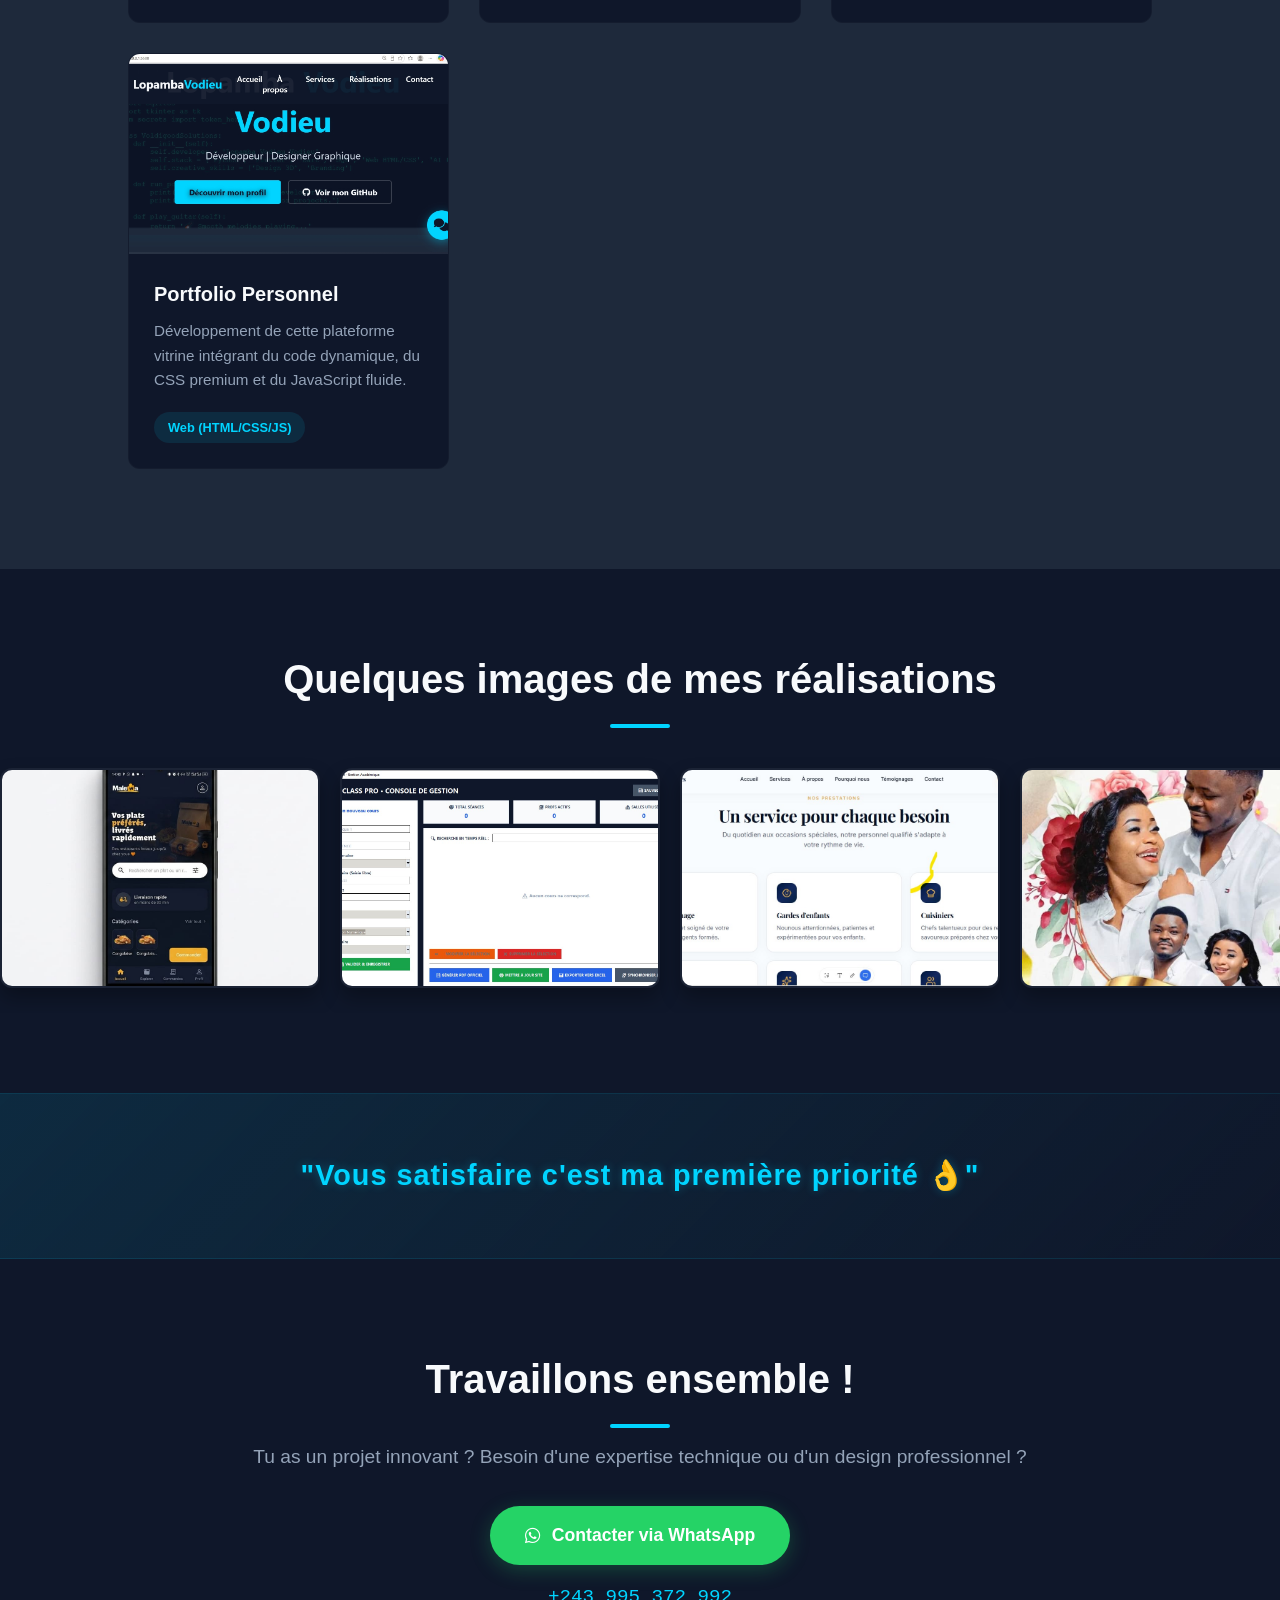
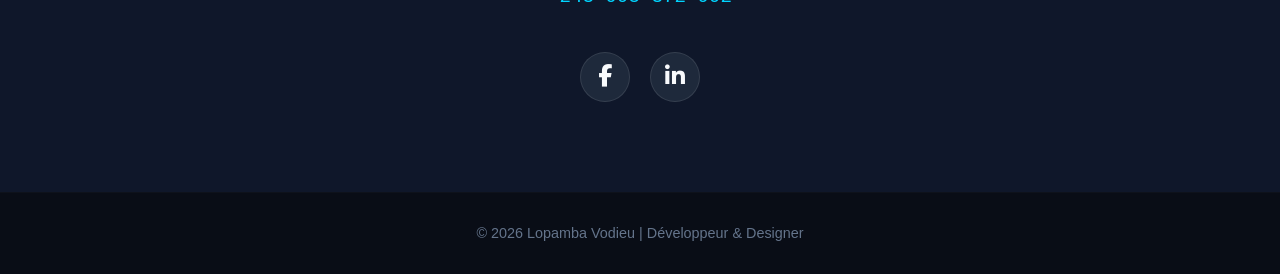
==== commit a32f07bd: "Update index.html" ====
--- a/index.html
+++ b/index.html
@@ -317,7 +317,7 @@
                 <div class="marquee-item"><img src="affiche2.jpg" alt="Réalisation 5"></div>
                 <div class="marquee-item"><img src="affiche3.jpg" alt="Réalisation 6"></div>
                 <div class="marquee-item"><img src="affiche4.jpg" alt="Réalisation 7"></div>
-                <div class="marquee-item"><img src="affiche6.jpg" alt="Réalisation 8"></div>
+                <div class="marquee-item"><img src="affiche6.jpeg" alt="Réalisation 8"></div>
                 <div class="marquee-item"><img src="affiche5.jpg" alt="Réalisation 9"></div>
                 <div class="marquee-item"><img src="affiche7.jpg" alt="Réalisation 10"></div>
                 <div class="marquee-item"><img src="affiche8.jpg" alt="Réalisation 11"></div>
@@ -331,7 +331,7 @@
                 <div class="marquee-item"><img src="affiche2.jpg" alt="Réalisation 5"></div>
                 <div class="marquee-item"><img src="affiche3.jpg" alt="Réalisation 6"></div>
                 <div class="marquee-item"><img src="affiche4.jpg" alt="Réalisation 7"></div>
-                <div class="marquee-item"><img src="affiche6.jpg" alt="Réalisation 8"></div>
+                <div class="marquee-item"><img src="affiche6.jpeg" alt="Réalisation 8"></div>
                 <div class="marquee-item"><img src="affiche5.jpg" alt="Réalisation 9"></div>
                 <div class="marquee-item"><img src="affiche7.jpg" alt="Réalisation 10"></div>
                 <div class="marquee-item"><img src="affiche8.jpg" alt="Réalisation 11"></div>
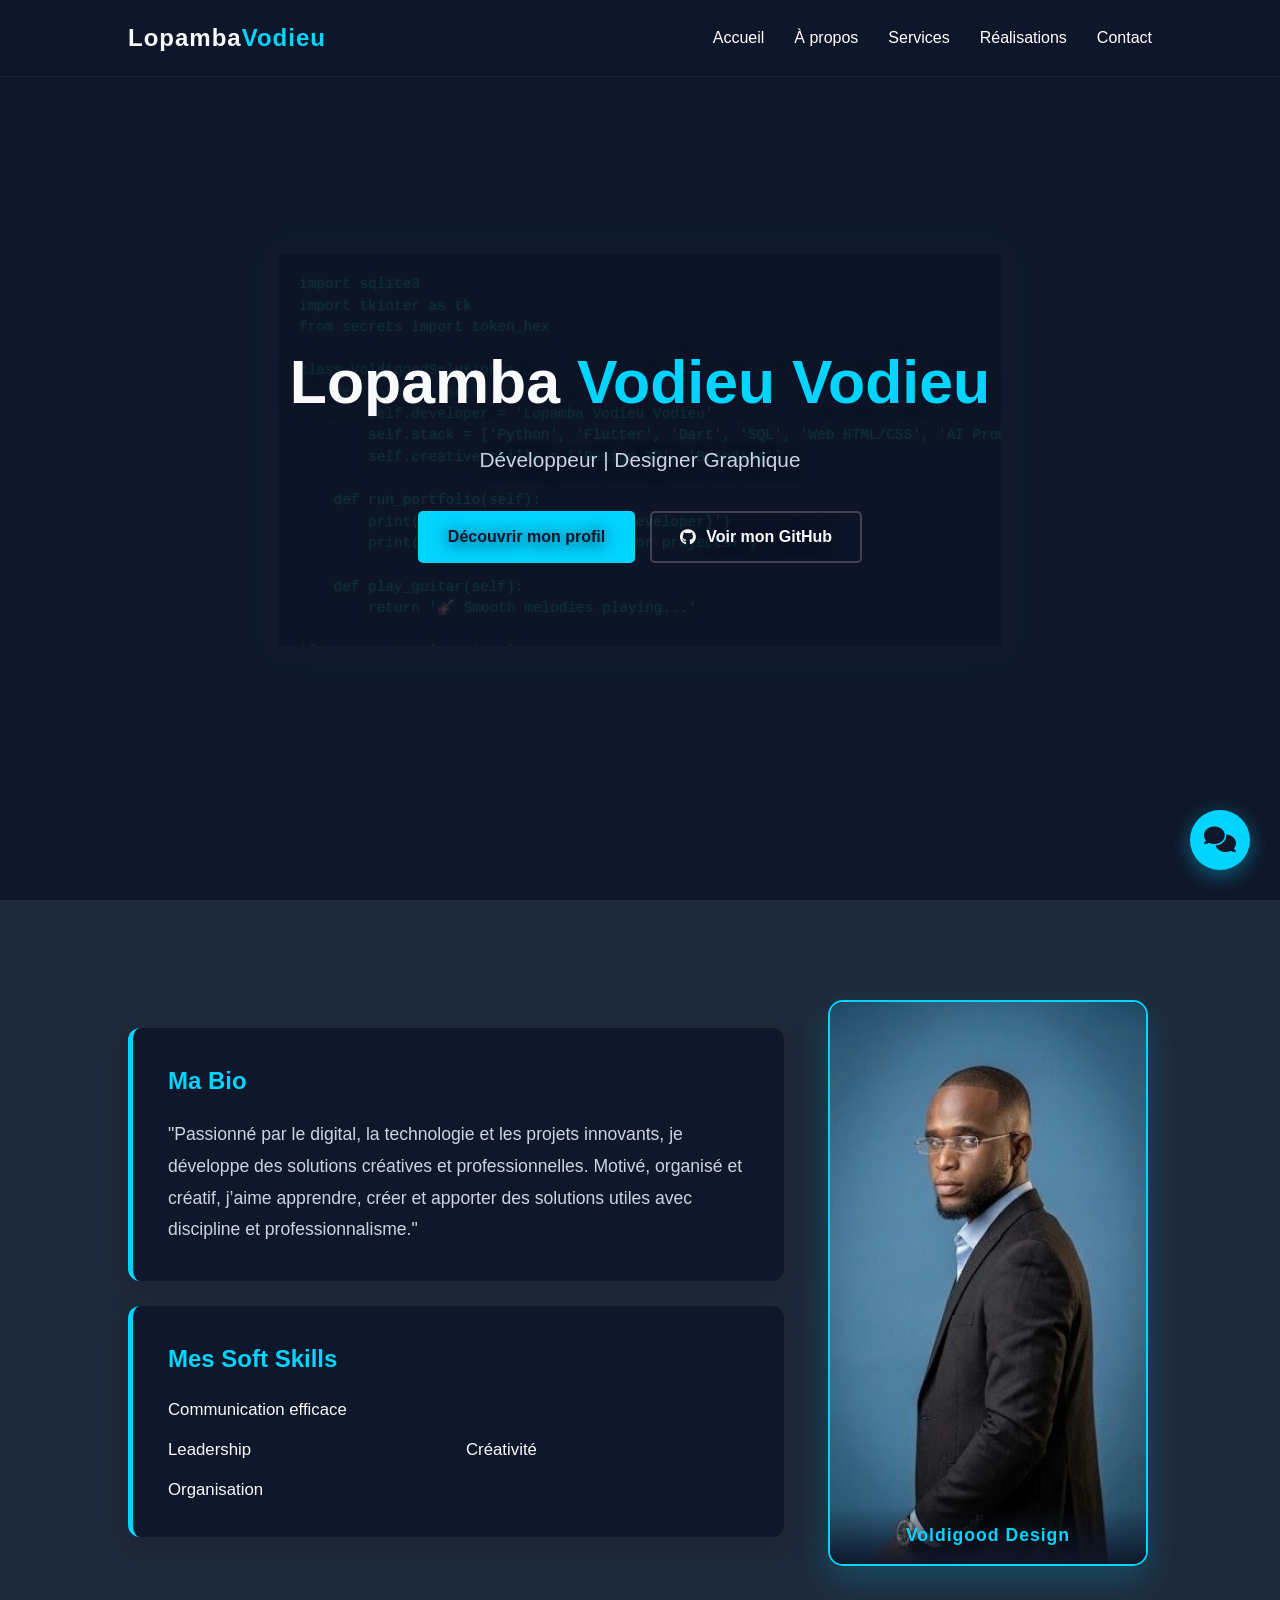
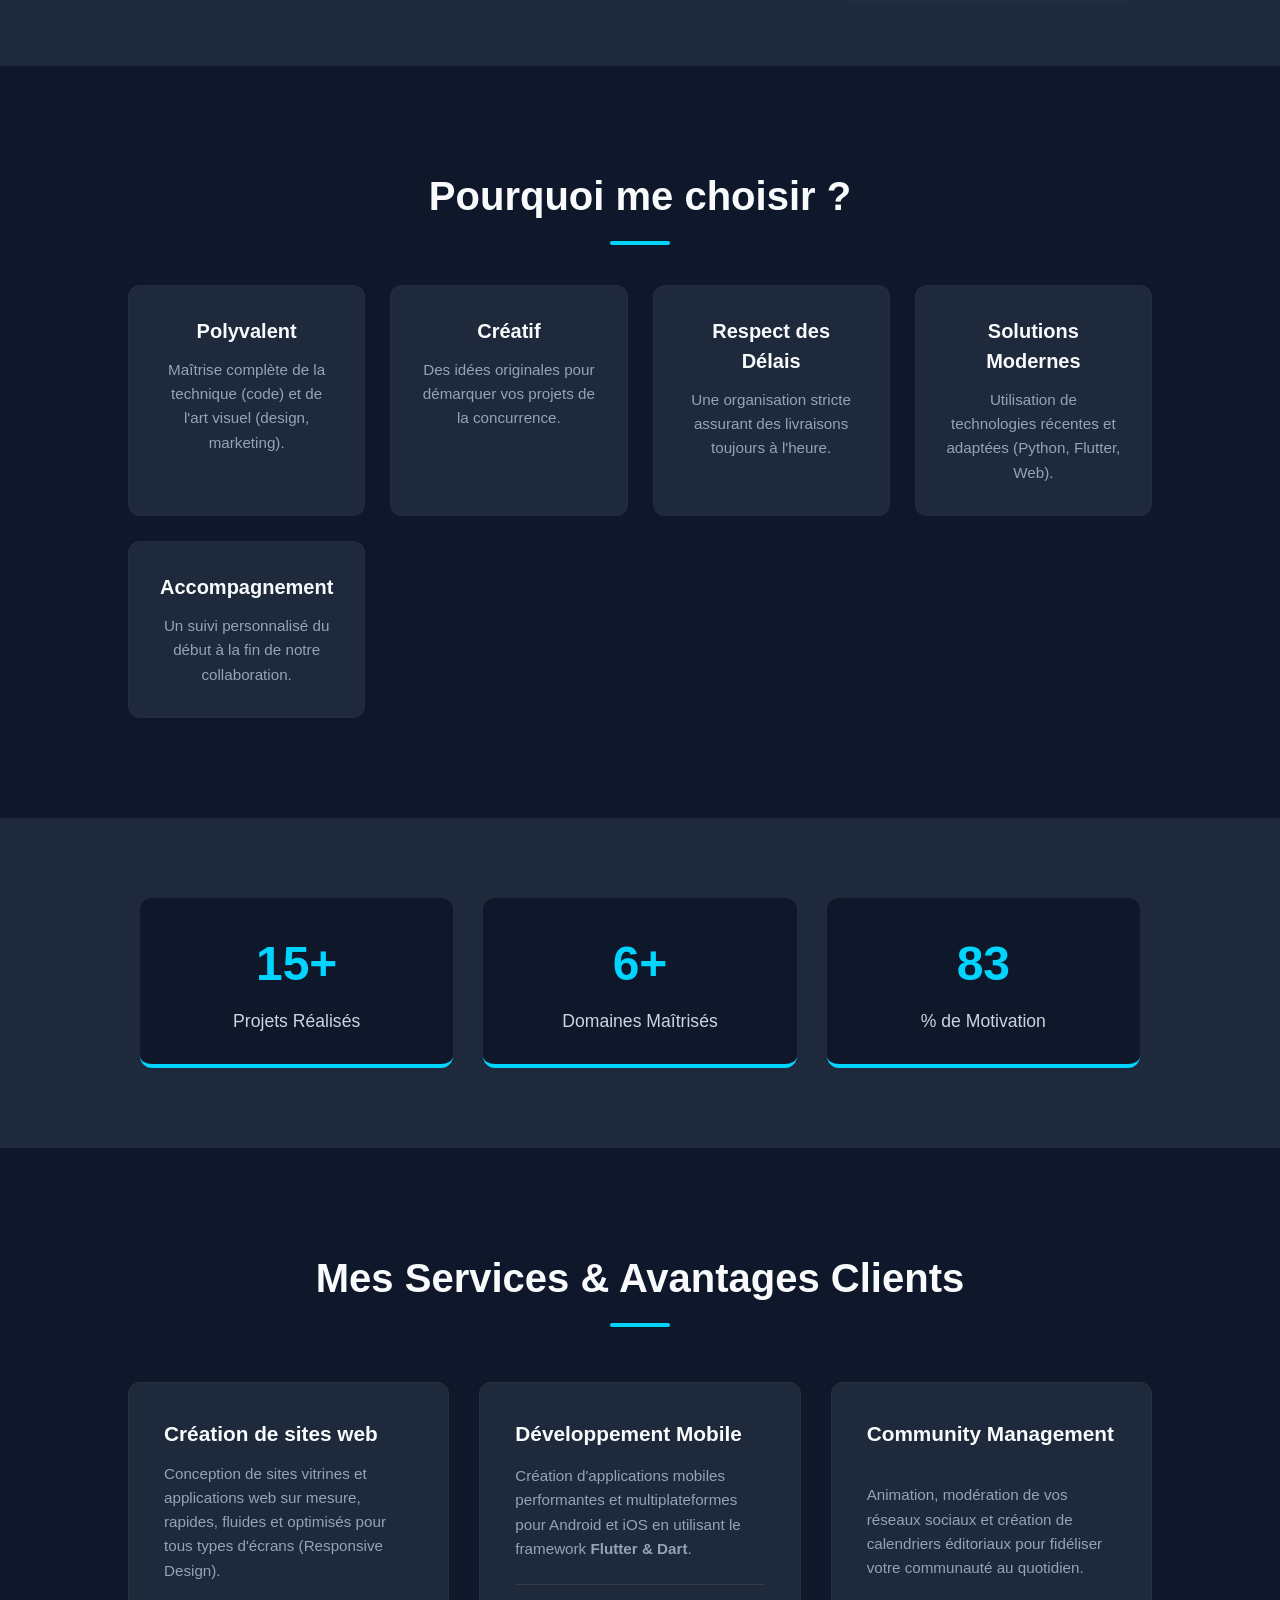
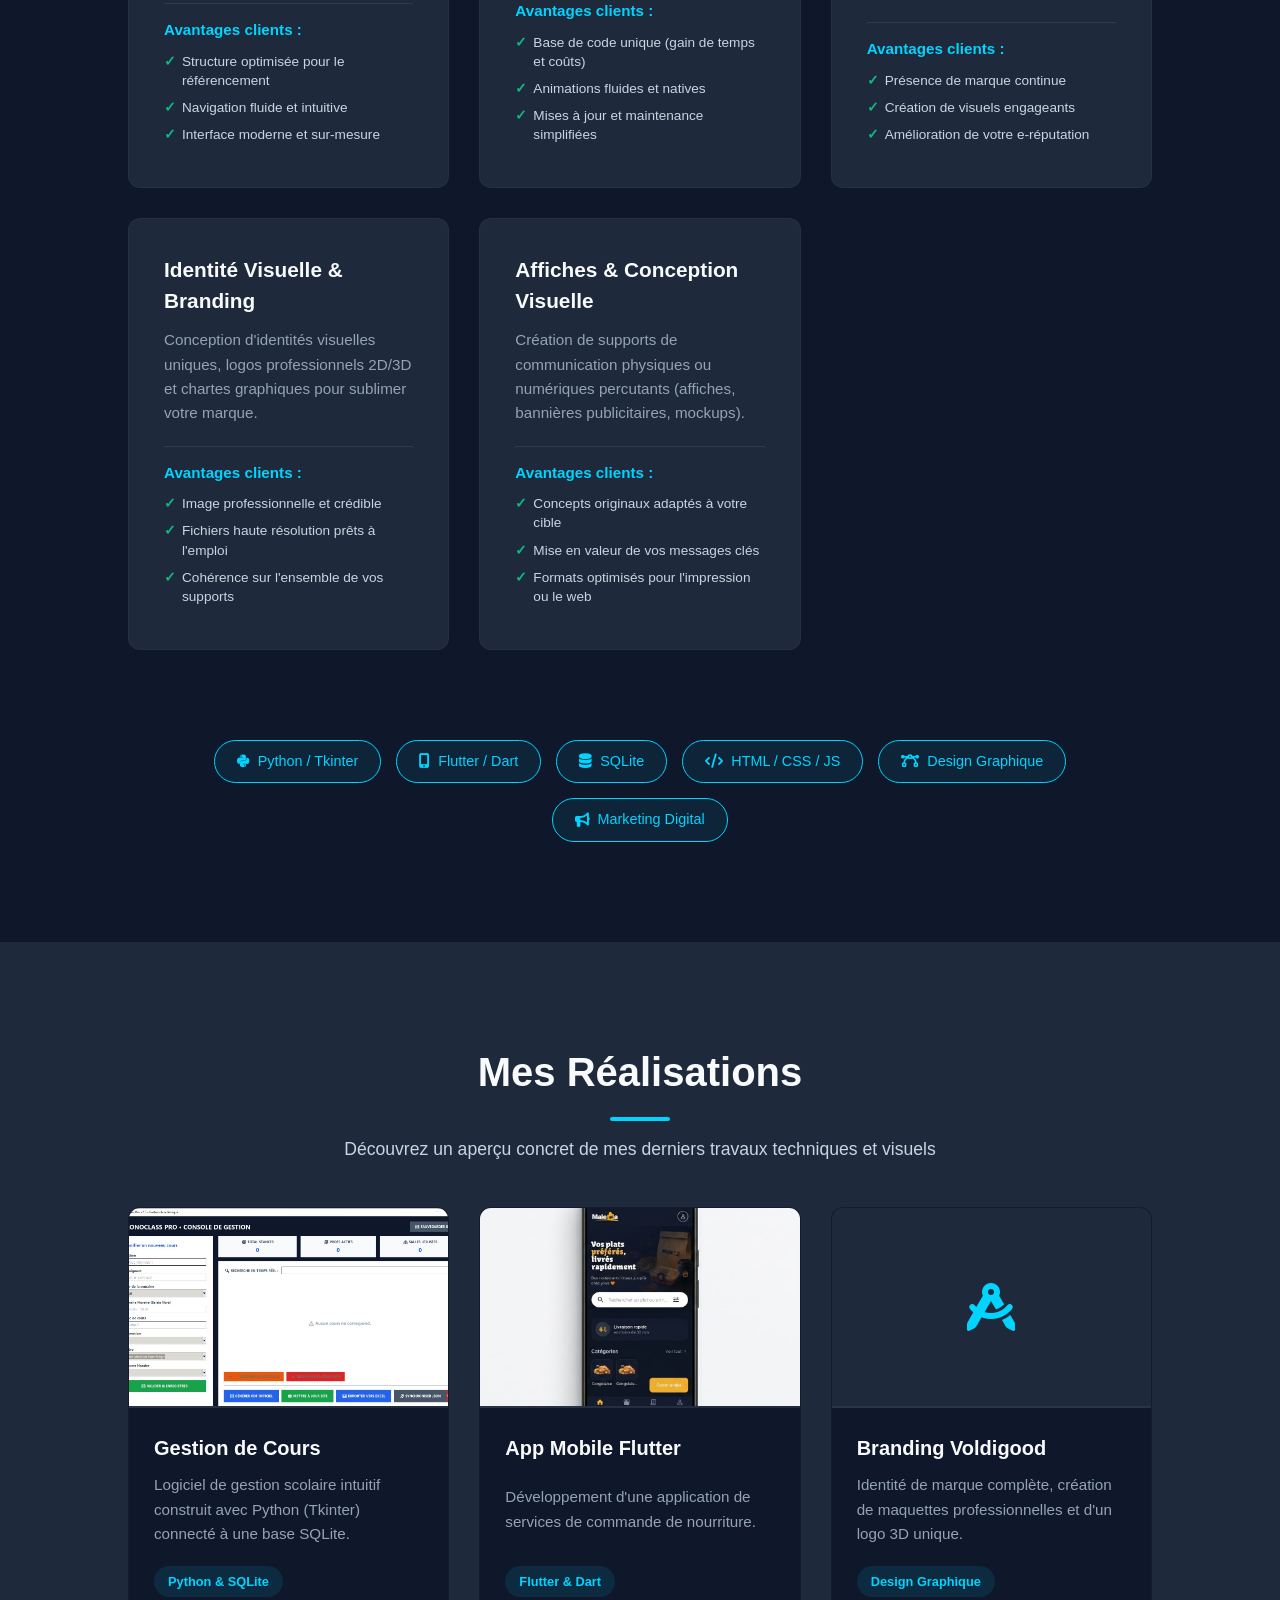
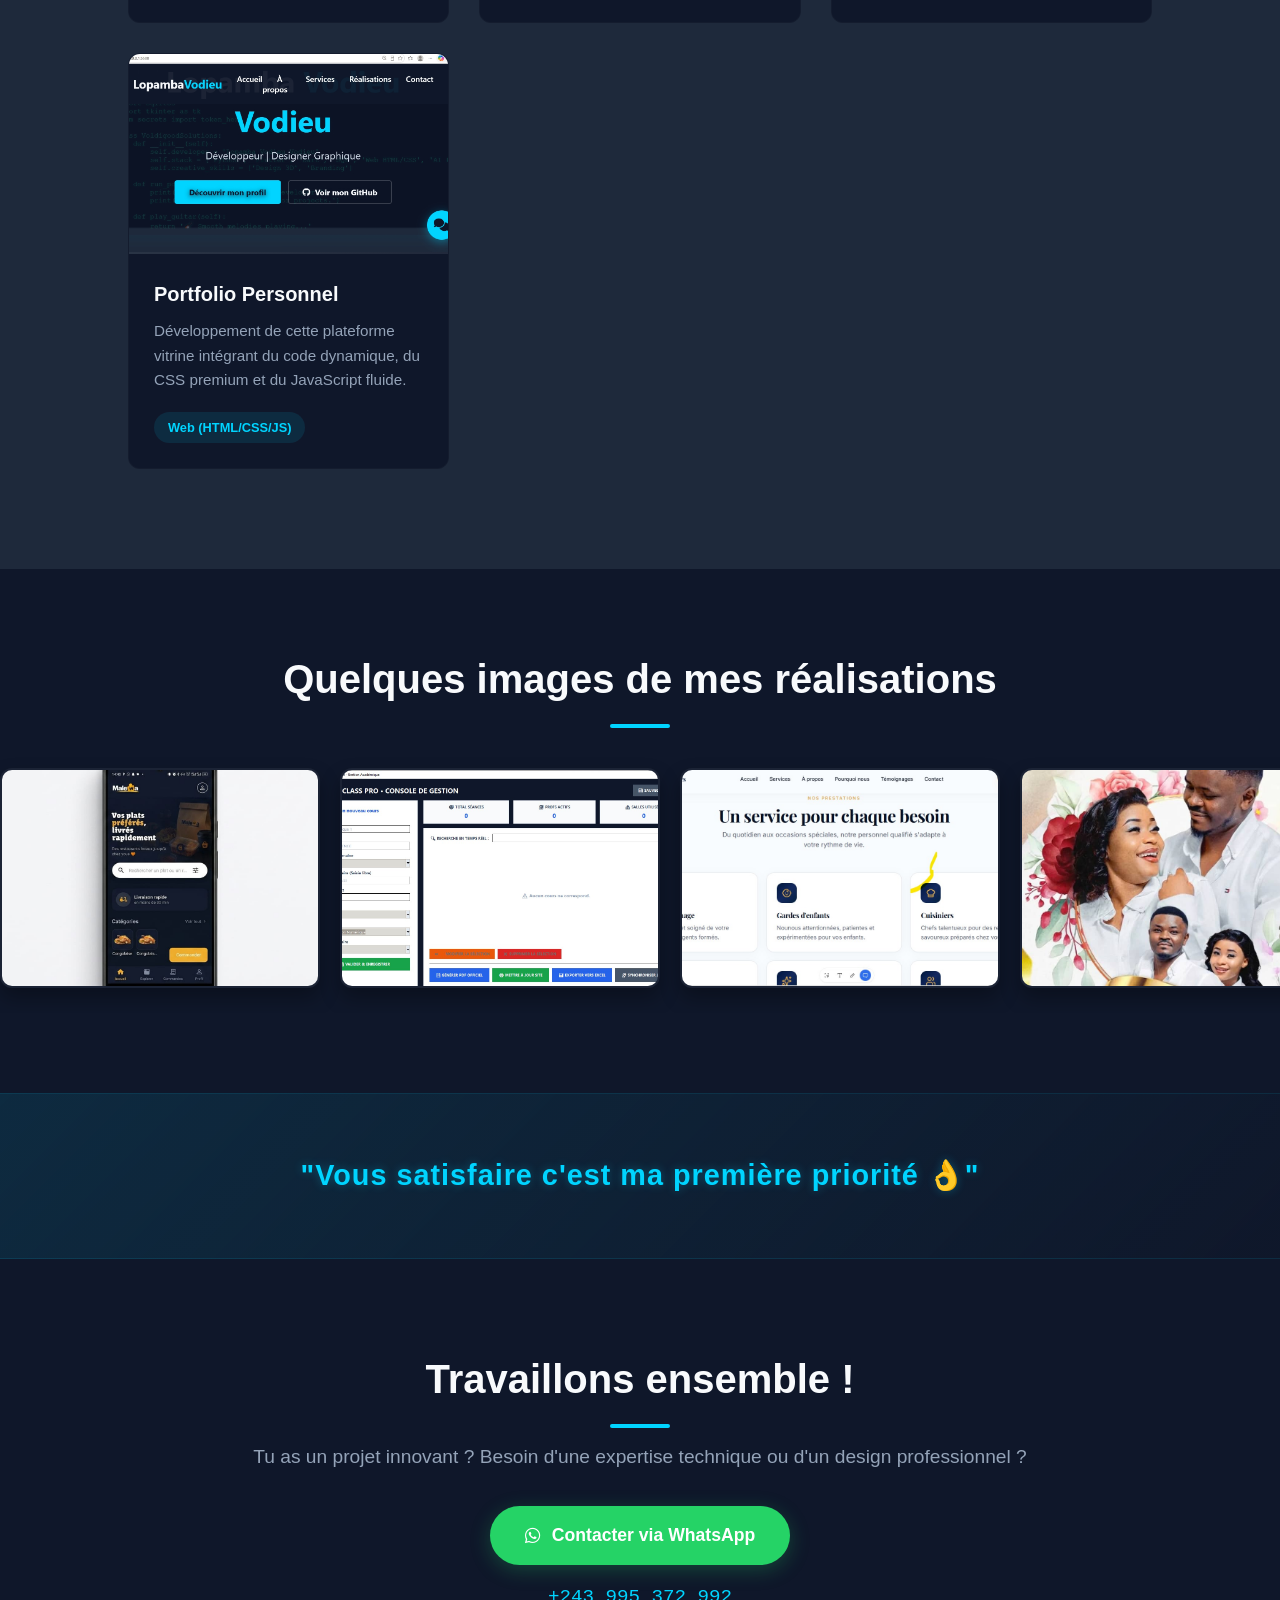
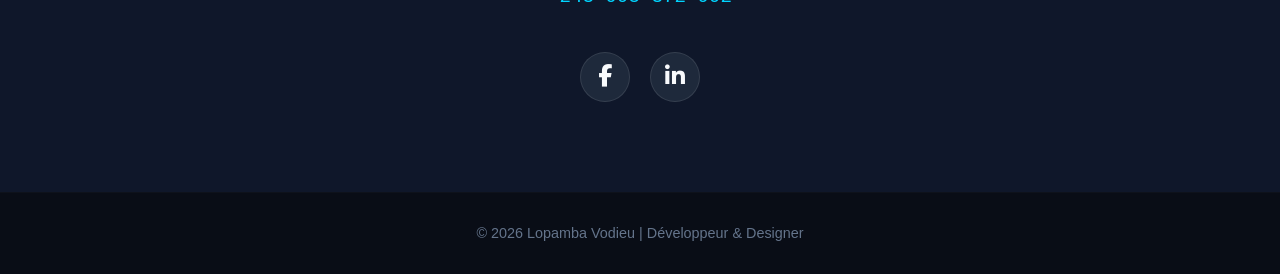
==== commit c469fa10: "Update index.html" ====
--- a/index.html
+++ b/index.html
@@ -58,7 +58,7 @@
             <p>Développeur  | Designer Graphique </p>
             <div class="hero-btns">
                 <a href="#about" class="btn">Découvrir mon profil</a>
-                <a href="https://lopambavodieu-dev.github.io " class="btn btn-outline">
+                <a href="https://github.com/lopambavodieu-dev/lopambavodieu-dev " class="btn btn-outline">
                     <i class="fa-brands fa-github"></i> Voir mon GitHub
                 </a>
             </div>
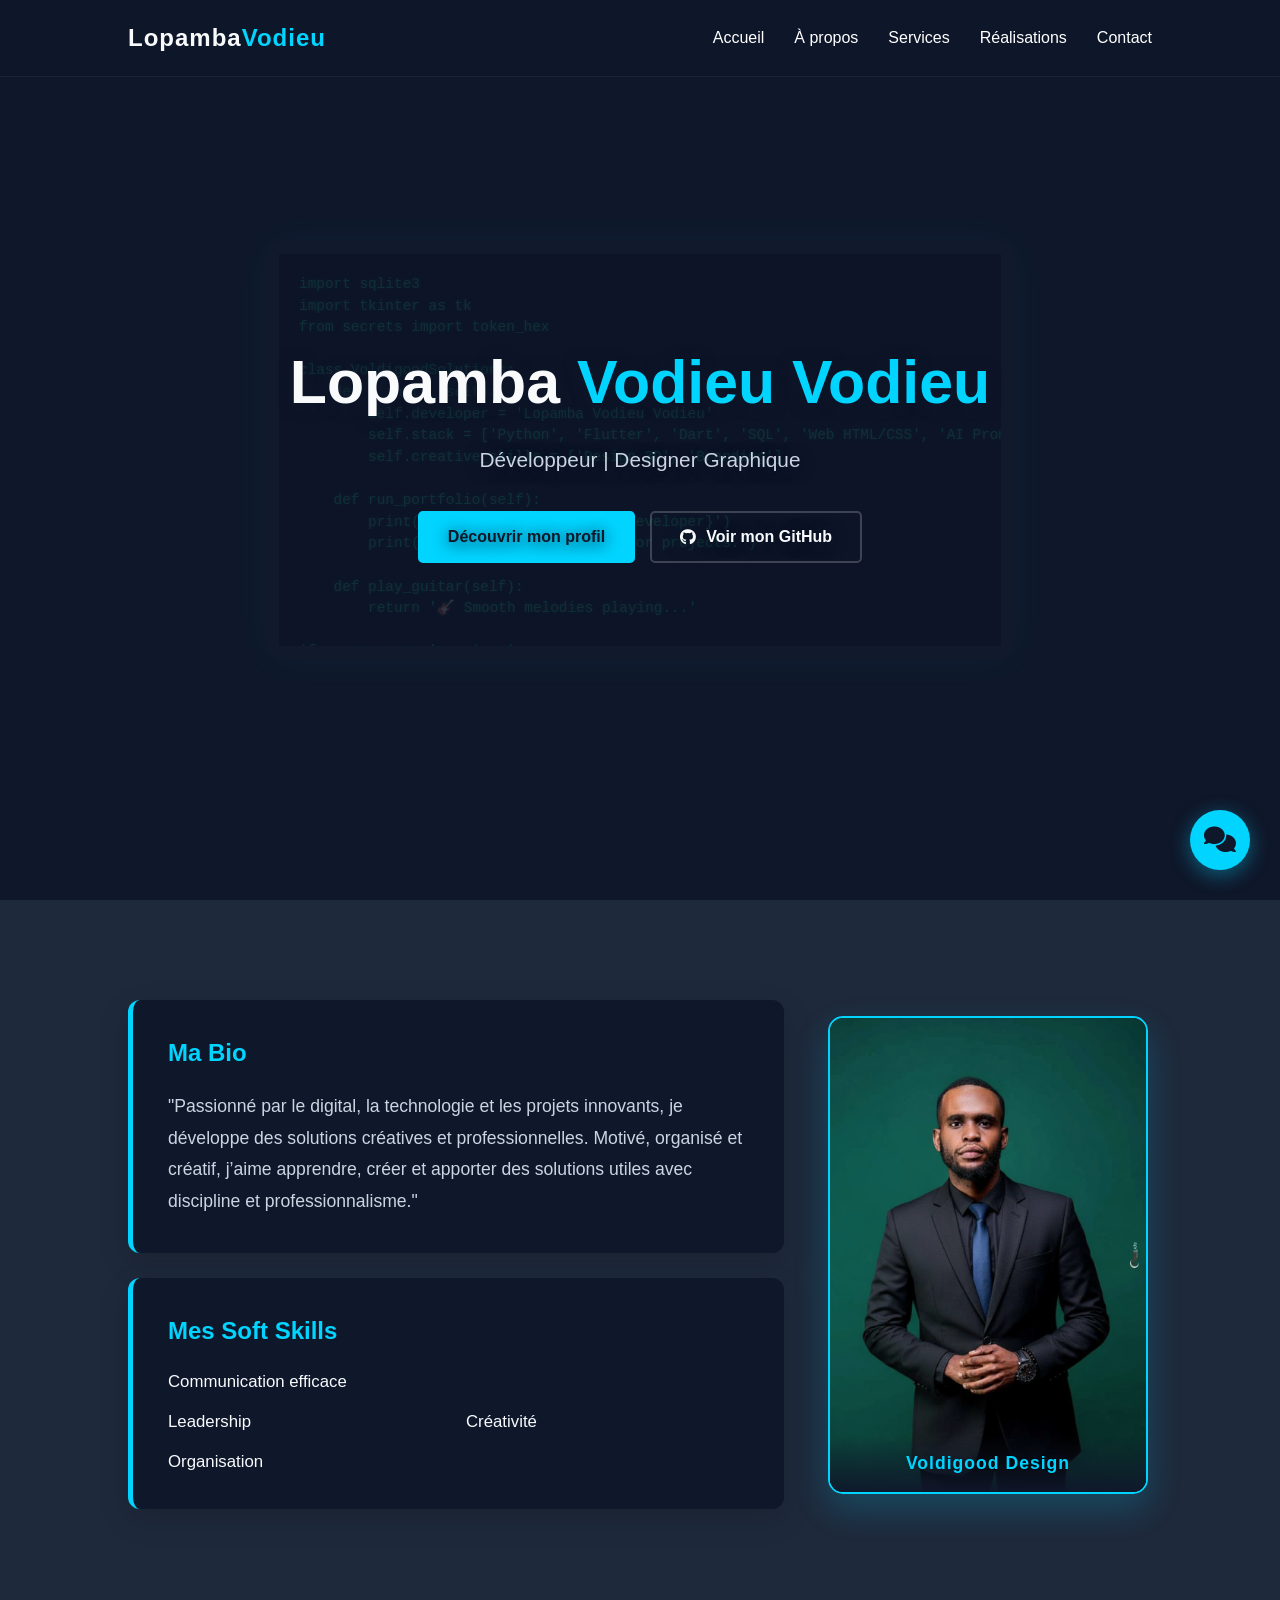
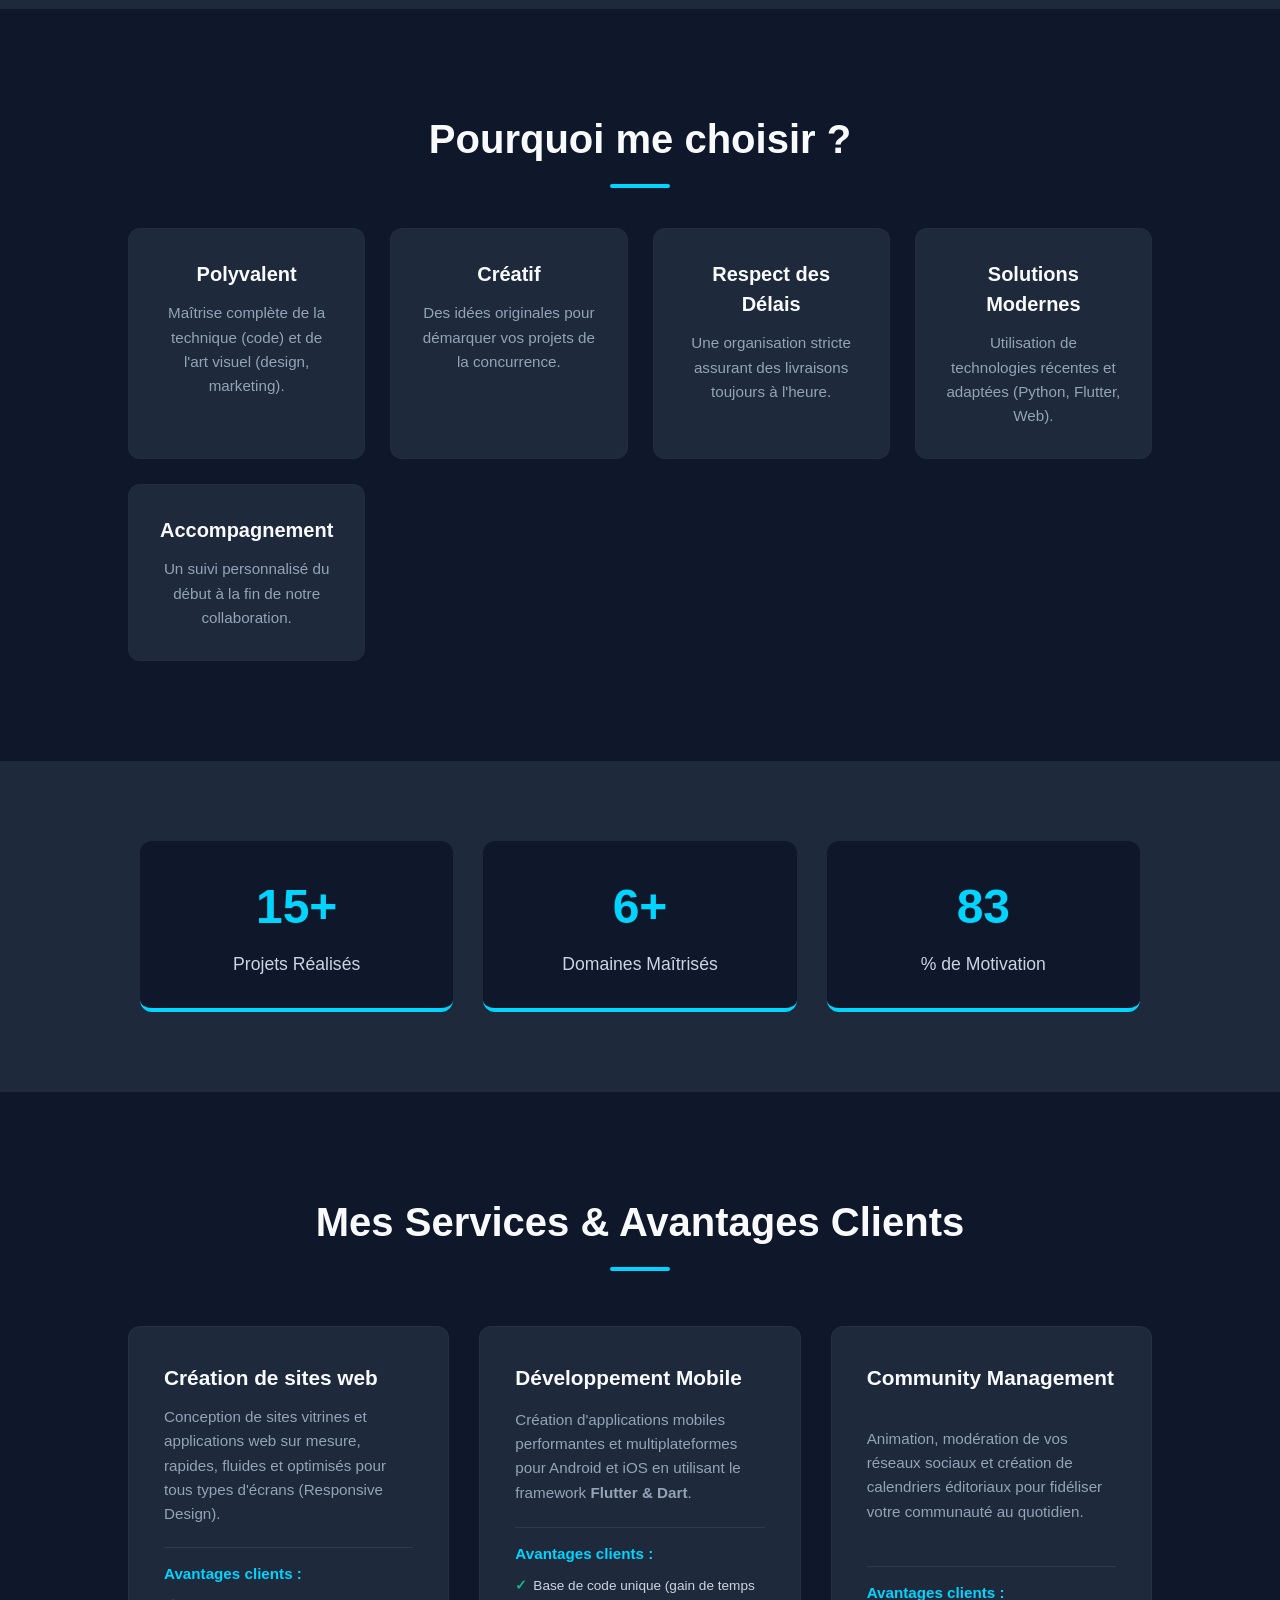
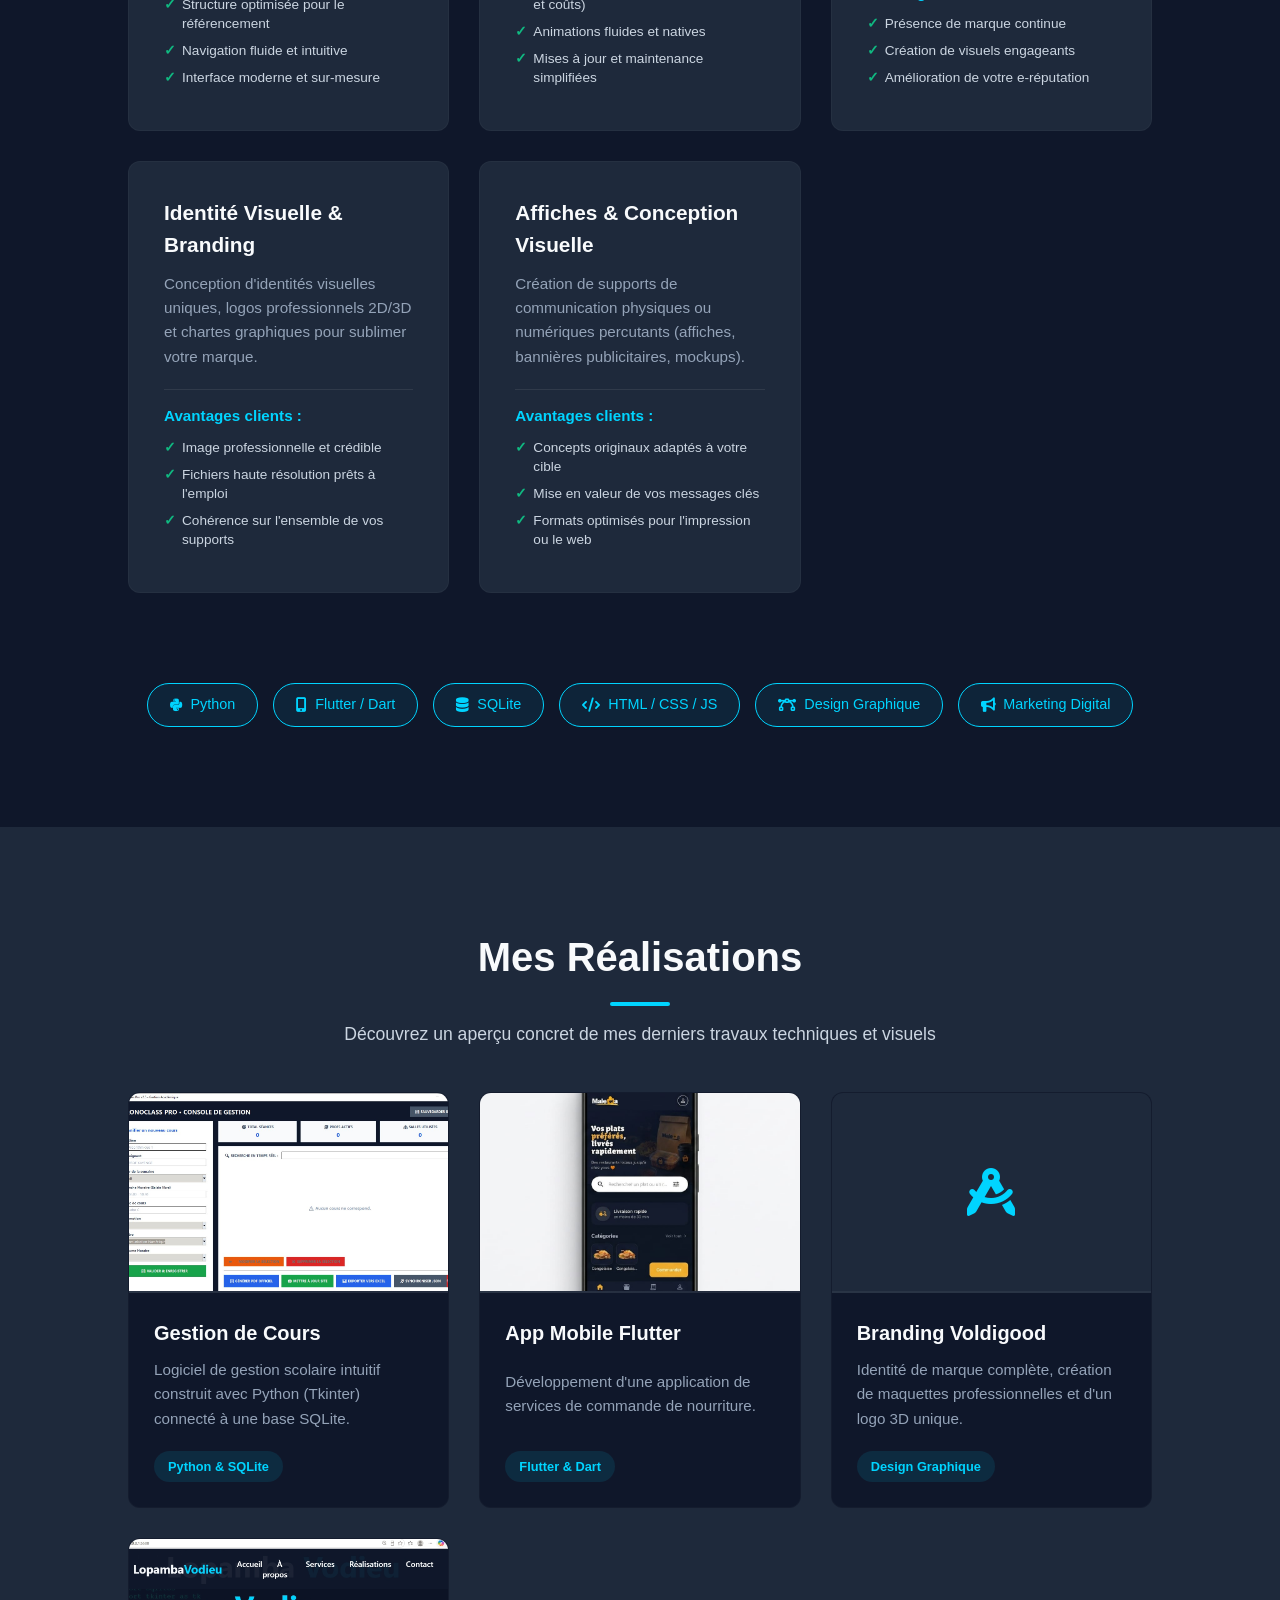
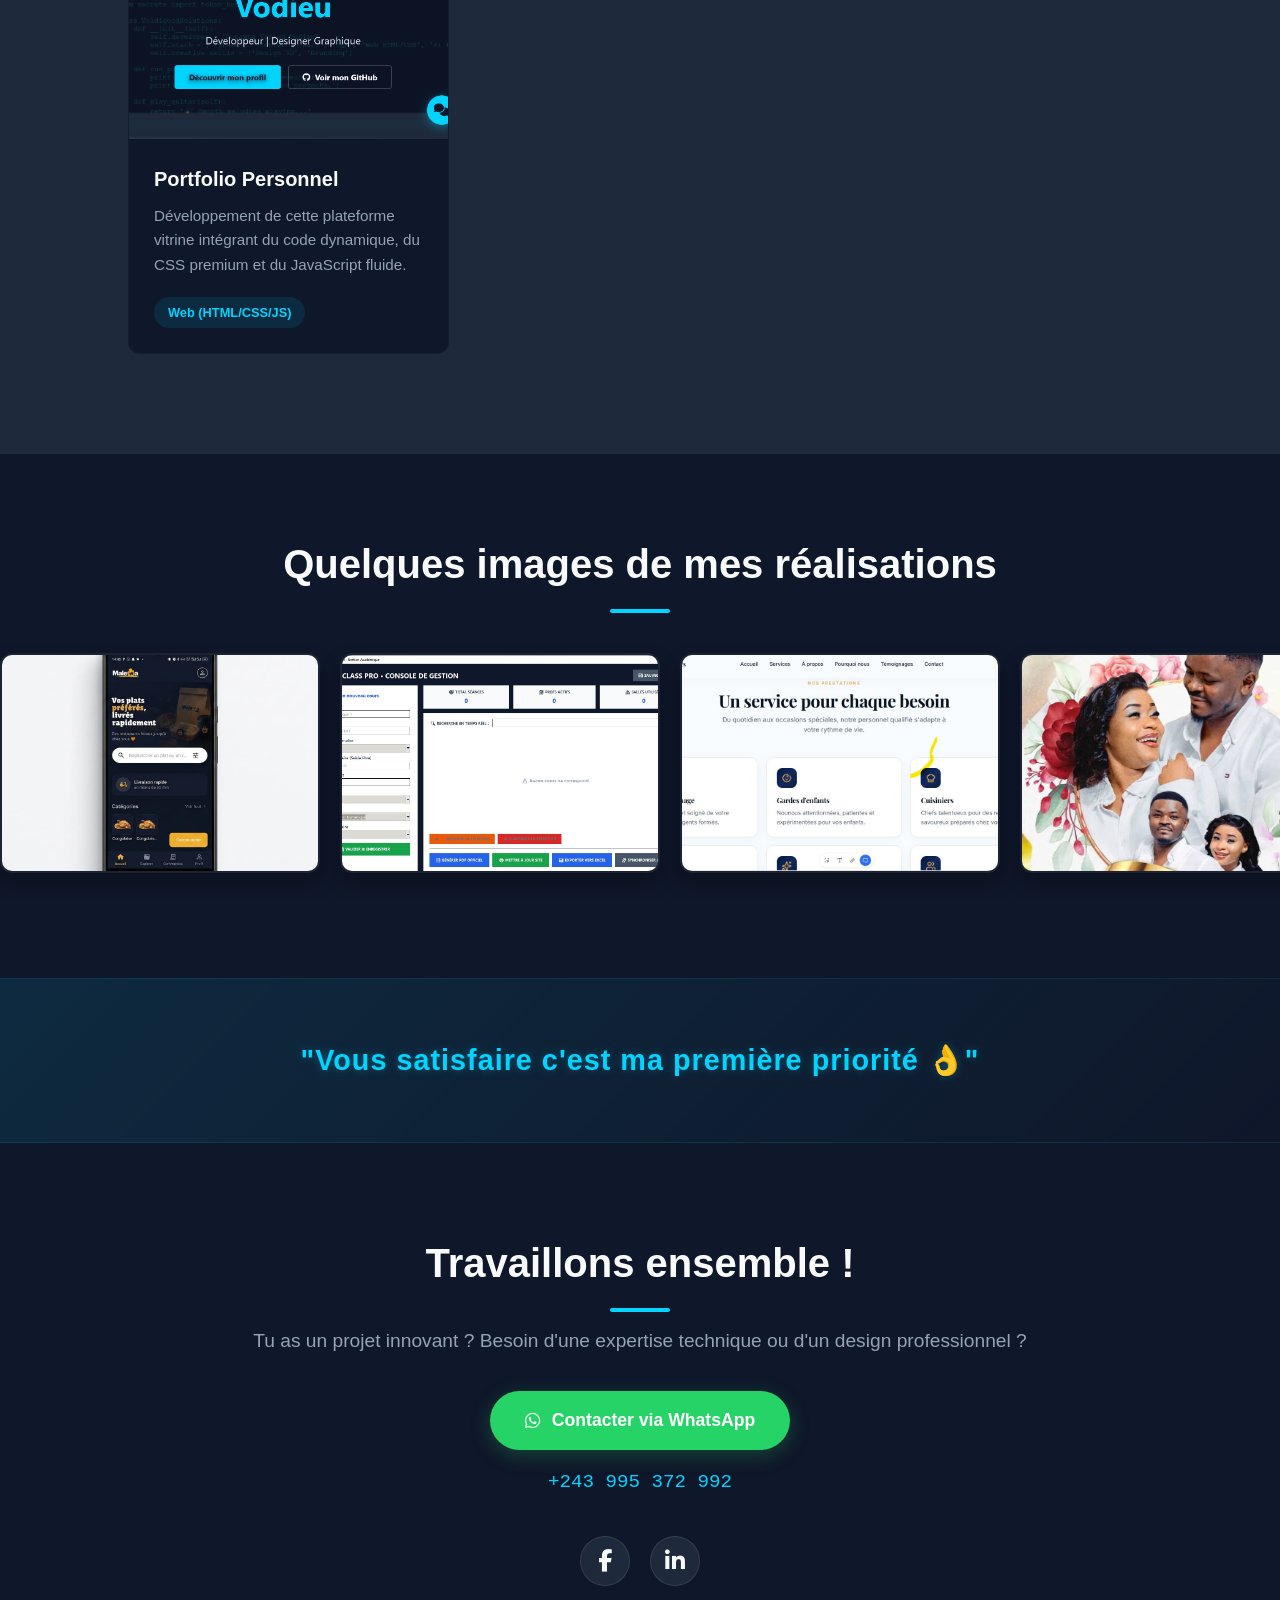
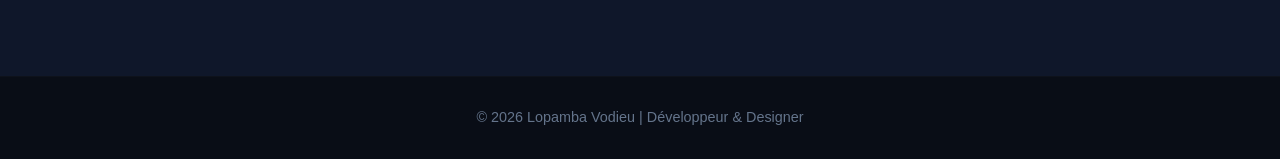
==== commit 8a7df6aa: "Update print statement from 'Hello' to 'Goodbye'" ====
--- a/index.html
+++ b/index.html
@@ -238,7 +238,7 @@
 
         <!-- Badges compétences -->
         <div class="skills-grid reveal">
-            <span class="skill-badge"><i class="fa-brands fa-python"></i> Python / Tkinter</span>
+            <span class="skill-badge"><i class="fa-brands fa-python"></i> Python </span>
             <span class="skill-badge"><i class="fa-solid fa-mobile-screen-button"></i> Flutter / Dart</span>
             <span class="skill-badge"><i class="fa-solid fa-database"></i> SQLite</span>
             <span class="skill-badge"><i class="fa-solid fa-code"></i> HTML / CSS / JS</span>
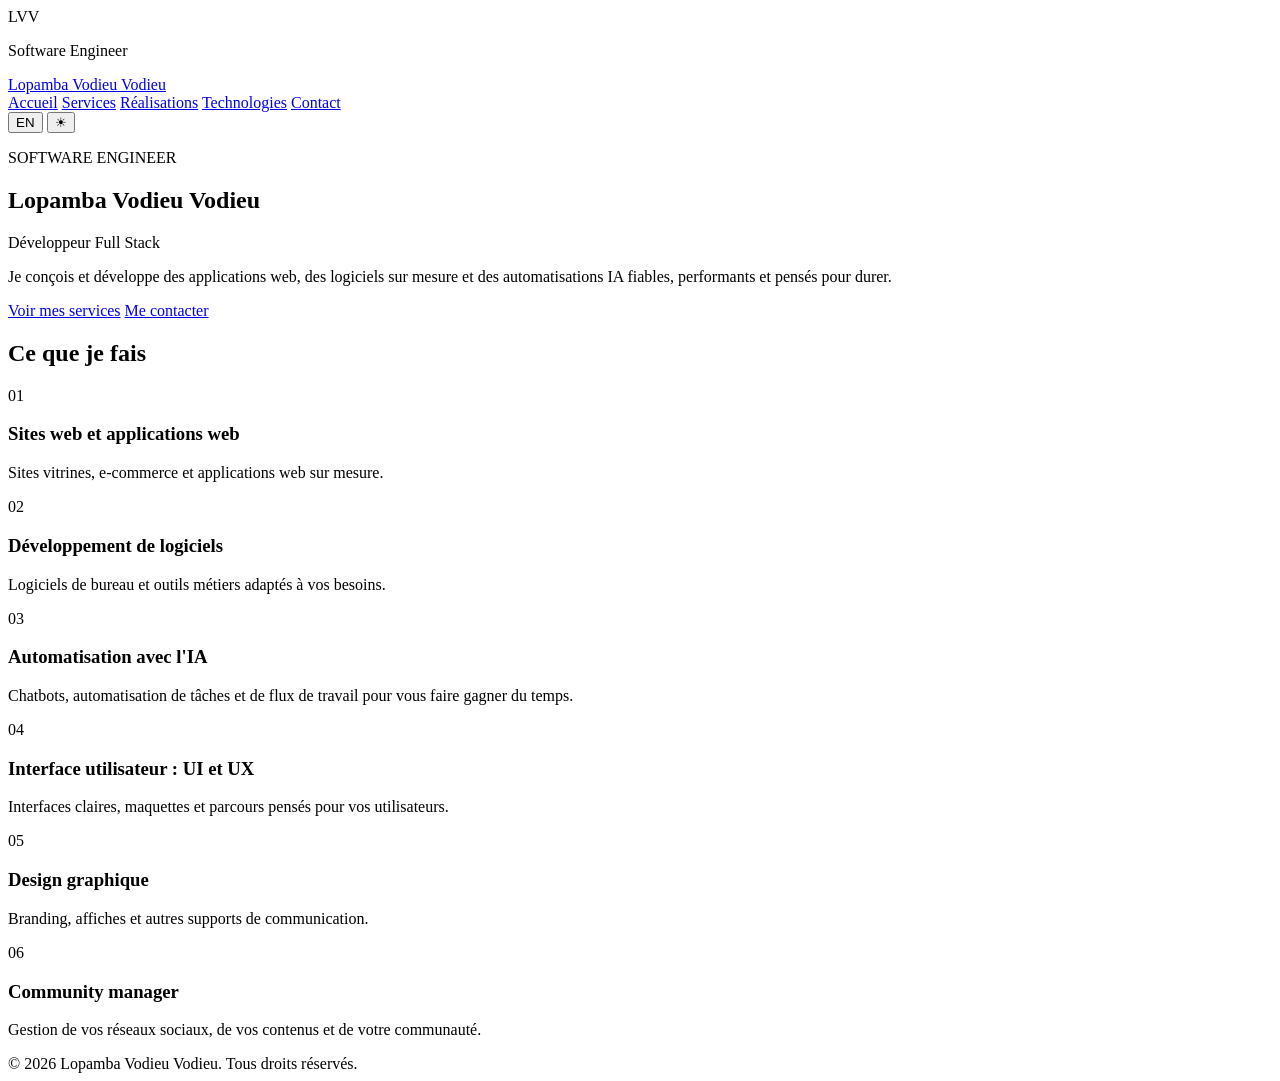
==== commit 19c6c614: "Add files via upload" ====
--- a/index.html
+++ b/index.html
@@ -1,415 +1,99 @@
 <!DOCTYPE html>
-<html lang="fr">
+<html lang="fr" data-theme="dark">
 <head>
-    <meta charset="UTF-8">
-    <meta name="viewport" content="width=device-width, initial-scale=1.0">
-    <title>Portfolio | Lopamba Vodieu Vodieu</title>
-    <link rel="stylesheet" href="style.css">
-    <!-- Bibliothèque globale pour les icônes -->
-    <link rel="stylesheet" href="https://cdnjs.cloudflare.com/ajax/libs/font-awesome/6.4.0/css/all.min.css">
+<meta charset="UTF-8">
+<meta name="viewport" content="width=device-width, initial-scale=1">
+<title>Lopamba Vodieu Vodieu — Software Engineer</title>
+<meta name="description" content="Portfolio de Lopamba Vodieu Vodieu — Software Engineer et Développeur Full Stack. Applications web, logiciels sur mesure et automatisation IA.">
+<script>try{var d=document.documentElement;var t=localStorage.getItem("theme");d.setAttribute("data-theme",t==="light"?"light":"dark");if(localStorage.getItem("lang")==="en"){d.classList.add("lang-en")}if(sessionStorage.getItem("seen")){d.classList.add("skip-loader")}else{sessionStorage.setItem("seen","1")}if(sessionStorage.getItem("pt")){d.classList.add("entering");sessionStorage.removeItem("pt")}}catch(e){}</script>
+<link rel="preconnect" href="https://fonts.googleapis.com">
+<link rel="preconnect" href="https://fonts.gstatic.com" crossorigin>
+<link href="https://fonts.googleapis.com/css2?family=Inter:wght@400;500;600;700&family=JetBrains+Mono:wght@500;600&display=swap" rel="stylesheet">
+<link rel="stylesheet" href="css/style.css">
 </head>
-<body>
-    <!-- Écran de chargement personnalisé (Preloader Ninja) -->
-    <div id="preloader">
-        <div class="preloader-content">
-            <div class="ninja-container">
-                <i class="fa-solid fa-user-ninja ninja-icon"></i>
-                <div class="sword"></div>
-            </div>
-            <div class="loading-bar-wrapper">
-                <div class="loading-bar"></div>
-            </div>
-            <div class="loading-text">Chargement... <span id="loading-pct">0%</span></div>
-        </div>
+<body data-title="nav.home">
+<div id="loader" aria-hidden="true">
+  <div class="loader-box">
+    <div class="loader-mark">LVV</div>
+    <p class="loader-sub">Software Engineer</p>
+    <div class="bar-track"><span class="bar-fill"></span></div>
+  </div>
+</div>
+<div id="bits" aria-hidden="true"></div>
+<header>
+  <div class="wrap bar">
+    <a class="brand" href="index.html">Lopamba Vodieu Vodieu</a>
+    <nav>
+      <a href="index.html" data-i18n="nav.home" aria-current="page">Accueil</a>
+      <a href="services.html" data-i18n="nav.services">Services</a>
+      <a href="realisations.html" data-i18n="nav.work">Réalisations</a>
+      <a href="technologies.html" data-i18n="nav.tech">Technologies</a>
+      <a href="contact.html" data-i18n="nav.contact">Contact</a>
+    </nav>
+    <div class="tools">
+      <button id="lang-btn" type="button" aria-label="Switch language">EN</button>
+      <button id="theme-btn" type="button" aria-label="Changer entre mode jour et nuit">☀</button>
     </div>
+  </div>
+</header>
+<main class="wrap">
+  <section class="hero">
+    <div class="hero-content">
+      <p class="role" data-i18n="home.role">SOFTWARE ENGINEER</p>
+      <h1 class="hero-name">Lopamba Vodieu Vodieu</h1>
+      <p class="hero-typed"><span id="typed-role">Développeur Full Stack</span></p>
+      <p class="lead" data-i18n="home.lead">Je conçois et développe des applications web, des logiciels sur mesure et des automatisations IA fiables, performants et pensés pour durer.</p>
+      <div class="btns">
+        <a class="btn" href="services.html" data-i18n="home.cta1">Voir mes services</a>
+        <a class="btn alt" href="contact.html" data-i18n="home.cta2">Me contacter</a>
+      </div>
+    </div>
+    <div class="photo">
+      <img src="photo.png" alt="Lopamba Vodieu Vodieu" onerror="this.style.display='none'">
+    </div>
+  </section>
 
-    <!-- Barre de Navigation -->
-    <header>
-        <nav>
-            <div class="logo">Lopamba<span>Vodieu</span></div>
-            <!-- Bouton Hamburger pour mobile -->
-            <div class="menu-toggle" id="mobile-menu">
-                <span class="bar"></span>
-                <span class="bar"></span>
-                <span class="bar"></span>
-            </div>
-            <ul class="nav-links">
-                <li><a href="#home">Accueil</a></li>
-                <li><a href="#about">À propos</a></li>
-                <li><a href="#services">Services</a></li>
-                <li><a href="#portfolio">Réalisations</a></li>
-                <li><a href="#contact">Contact</a></li>
-            </ul>
-        </nav>
-    </header>
-
-    <!-- Section Accueil -->
-    <section id="home" class="hero">
-        <div class="hero-bg-animation">
-            <div class="laptop-frame">
-                <div class="laptop-screen">
-                    <div class="code-scrolling" id="python-code"></div>
-                </div>
-            </div>
-        </div>
-        
-        <div class="hero-content reveal">
-            <h1>Lopamba <span class="highlight">Vodieu Vodieu</span></h1>
-            <p>Développeur  | Designer Graphique </p>
-            <div class="hero-btns">
-                <a href="#about" class="btn">Découvrir mon profil</a>
-                <a href="https://github.com/lopambavodieu-dev/lopambavodieu-dev " class="btn btn-outline">
-                    <i class="fa-brands fa-github"></i> Voir mon GitHub
-                </a>
-            </div>
-        </div>
-    </section>
-
-    <!-- Section À Propos -->
-    <section id="about" class="about-section">
-        <div class="about-container reveal">
-            <!-- Colonne Gauche : Biographie & Soft Skills -->
-            <div class="about-left">
-                <div class="bio-box">
-                    <h2>Ma Bio</h2>
-                    <p class="bio-text">
-                        "Passionné par le digital, la technologie et les projets innovants, je développe des solutions créatives et professionnelles. Motivé, organisé et créatif, j’aime apprendre, créer et apporter des solutions utiles avec discipline et professionnalisme."
-                    </p>
-                </div>
-                
-                <div class="soft-skills-box">
-                    <h2> Mes Soft Skills</h2>
-                    <ul class="soft-skills-list">
-                        <li> Communication efficace</li>
-                        <li Travail en équipe</li>
-                        <liGestion du temps</li>
-                        <li> Leadership</li>
-                        <li> Créativité</li>
-                        <li> Organisation</li>
-                        <li Adaptabilité</li>
-                        <liRésolution des problèmes</li>
-                    </ul>
-                </div>
-            </div>
-
-            <!-- Colonne Droite : Photo de profil -->
-            <div class="about-right">
-                <div class="profile-card">
-                    <img src="lopamba.png" alt="Lopamba Vodieu Vodieu" class="profile-img">
-                    <div class="profile-overlay">
-                        <h3>Voldigood Design</h3>
-                    </div>
-                </div>
-            </div>
-        </div>
-    </section>
-
-    <!-- Section Pourquoi Me Choisir -->
-    <section class="why-choose-me reveal">
-        <h2 class="section-title">Pourquoi me choisir ?</h2>
-        <div class="why-container">
-            <div class="why-card">
-
-                <h3>Polyvalent</h3>
-                <p>Maîtrise complète de la technique (code) et de l'art visuel (design, marketing).</p>
-            </div>
-            <div class="why-card">
-
-                <h3>Créatif</h3>
-                <p>Des idées originales pour démarquer vos projets de la concurrence.</p>
-            </div>
-            <div class="why-card">
-
-                <h3>Respect des Délais</h3>
-                <p>Une organisation stricte assurant des livraisons toujours à l'heure.</p>
-            </div>
-            <div class="why-card">
-
-                <h3>Solutions Modernes</h3>
-                <p>Utilisation de technologies récentes et adaptées (Python, Flutter, Web).</p>
-            </div>
-            <div class="why-card">
-
-                <h3>Accompagnement</h3>
-                <p>Un suivi personnalisé du début à la fin de notre collaboration.</p>
-            </div>
-        </div>
-    </section>
-
-    <!-- Section Statistiques (Compteurs animés) -->
-    <section class="stats-section reveal">
-        <div class="stats-container">
-            <div class="stat-item">
-                <h3 class="stat-number" data-target="15">0</h3>
-                <p>Projets Réalisés</p>
-            </div>
-            <div class="stat-item">
-                <h3 class="stat-number" data-target="6">0</h3>
-                <p>Domaines Maîtrisés</p>
-            </div>
-            <div class="stat-item">
-                <h3 class="stat-number" data-target="100">0</h3>
-                <p>% de Motivation</p>
-            </div>
-        </div>
-    </section>
-
-    <!-- Section Services Détaillés -->
-    <section id="services" class="reveal">
-        <h2 class="section-title">Mes Services & Avantages Clients</h2>
-        <div class="services-container">
-            
-            <!-- Service 1 -->
-            <div class="service-card">
-                
-                <h3>Création de sites web</h3>
-                <p>Conception de sites vitrines et applications web sur mesure, rapides, fluides et optimisés pour tous types d'écrans (Responsive Design).</p>
-                <div class="service-benefits">
-                    <h4>Avantages clients :</h4>
-                    <ul>
-                        <li>Structure optimisée pour le référencement</li>
-                        <li>Navigation fluide et intuitive</li>
-                        <li>Interface moderne et sur-mesure</li>
-                    </ul>
-                </div>
-            </div>
-
-            <!-- Service 2 -->
-            <div class="service-card">
-
-                <h3>Développement Mobile</h3>
-                <p>Création d'applications mobiles performantes et multiplateformes pour Android et iOS en utilisant le framework <strong>Flutter & Dart</strong>.</p>
-                <div class="service-benefits">
-                    <h4>Avantages clients :</h4>
-                    <ul>
-                        <li>Base de code unique (gain de temps et coûts)</li>
-                        <li>Animations fluides et natives</li>
-                        <li>Mises à jour et maintenance simplifiées</li>
-                    </ul>
-                </div>
-            </div>
-
-            <!-- Service 3 -->
-            <div class="service-card">
-               
-                <h3>Community Management</h3>
-                <p>Animation, modération de vos réseaux sociaux et création de calendriers éditoriaux pour fidéliser votre communauté au quotidien.</p>
-                <div class="service-benefits">
-                    <h4>Avantages clients :</h4>
-                    <ul>
-                        <li>Présence de marque continue</li>
-                        <li>Création de visuels engageants</li>
-                        <li>Amélioration de votre e-réputation</li>
-                    </ul>
-                </div>
-            </div>
-
-            <!-- Service 4 -->
-            <div class="service-card">
-                
-                <h3>Identité Visuelle & Branding</h3>
-                <p>Conception d'identités visuelles uniques, logos professionnels 2D/3D et chartes graphiques pour sublimer votre marque.</p>
-                <div class="service-benefits">
-                    <h4>Avantages clients :</h4>
-                    <ul>
-                        <li>Image professionnelle et crédible</li>
-                        <li>Fichiers haute résolution prêts à l'emploi</li>
-                        <li>Cohérence sur l'ensemble de vos supports</li>
-                    </ul>
-                </div>
-            </div>
-
-            <!-- Service 5 -->
-            <div class="service-card">
-
-                <h3>Affiches & Conception Visuelle</h3>
-                <p>Création de supports de communication physiques ou numériques percutants (affiches, bannières publicitaires, mockups).</p>
-                <div class="service-benefits">
-                    <h4>Avantages clients :</h4>
-                    <ul>
-                        <li>Concepts originaux adaptés à votre cible</li>
-                        <li>Mise en valeur de vos messages clés</li>
-                        <li>Formats optimisés pour l'impression ou le web</li>
-                    </ul>
-                </div>
-            </div>
-
-        </div>
-
-        <!-- Badges compétences -->
-        <div class="skills-grid reveal">
-            <span class="skill-badge"><i class="fa-brands fa-python"></i> Python </span>
-            <span class="skill-badge"><i class="fa-solid fa-mobile-screen-button"></i> Flutter / Dart</span>
-            <span class="skill-badge"><i class="fa-solid fa-database"></i> SQLite</span>
-            <span class="skill-badge"><i class="fa-solid fa-code"></i> HTML / CSS / JS</span>
-            <span class="skill-badge"><i class="fa-solid fa-bezier-curve"></i> Design Graphique</span>
-            <span class="skill-badge"><i class="fa-solid fa-bullhorn"></i> Marketing Digital</span>
-        </div>
-    </section>
-
-    <!-- Section Réalisations (Portfolio) -->
-    <section id="portfolio" class="portfolio-section reveal">
-        <h2 class="section-title">Mes Réalisations</h2>
-        <p class="section-subtitle">Découvrez un aperçu concret de mes derniers travaux techniques et visuels</p>
-        <div class="portfolio-grid">
-            
-            <!-- Projet 1 -->
-            <div class="portfolio-card">
-                <div class="portfolio-img-container">
-                    <img class="portfolio-img" src="PORTO1.jpg" alt="Gestion de Cours">
-                </div>
-                <div class="portfolio-info">
-                    <h3>Gestion de Cours</h3>
-                    <p>Logiciel de gestion scolaire intuitif construit avec Python (Tkinter) connecté à une base SQLite.</p>
-                    <span class="portfolio-tag">Python & SQLite</span>
-                </div>
-            </div>
-
-            <!-- Projet 2 -->
-            <div class="portfolio-card">
-                <div class="portfolio-img-container">
-                    <img class="portfolio-img" src="app.jpg" alt="App Mobile Flutter">
-                </div>
-                <div class="portfolio-info">
-                    <h3>App Mobile Flutter</h3>
-                    <p>Développement d'une application de services de commande de nourriture.</p>
-                    <span class="portfolio-tag">Flutter & Dart</span>
-                </div>
-            </div>
-
-            <!-- Projet 3 -->
-            <div class="portfolio-card">
-                <div class="portfolio-img-container" style="display: flex; align-items: center; justify-content: center; background: #1e293b; font-size: 3rem; color: var(--primary-color);">
-                    <i class="fa-solid fa-compass-drafting"></i>
-                </div>
-                <div class="portfolio-info">
-                    <h3>Branding Voldigood</h3>
-                    <p>Identité de marque complète, création de maquettes professionnelles et d'un logo 3D unique.</p>
-                    <span class="portfolio-tag">Design Graphique</span>
-                </div>
-            </div>
-
-            <!-- Projet 4 -->
-            <div class="portfolio-card">
-                <div class="portfolio-img-container">
-                    <img class="portfolio-img" src="voldi.jpg" alt="Portfolio Personnel">
-                </div>
-                <div class="portfolio-info">
-                    <h3>Portfolio Personnel</h3>
-                    <p>Développement de cette plateforme vitrine intégrant du code dynamique, du CSS premium et du JavaScript fluide.</p>
-                    <span class="portfolio-tag">Web (HTML/CSS/JS)</span>
-                </div>
-            </div>
-
-        </div>
-    </section>
-
-    <!-- Section Galerie d'Images Défilantes (Marquee) -->
-    <section class="gallery-section reveal">
-        <h2 class="section-title">Quelques images de mes réalisations</h2>
-        <div class="marquee-wrapper">
-            <div class="marquee-track">
-                <!-- Ensemble des 12 images originales -->
-                <div class="marquee-item"><img src="app.jpg" alt="Réalisation 1"></div>
-                <div class="marquee-item"><img src="PORTO1.jpg" alt="Réalisation 2"></div>
-                <div class="marquee-item"><img src="PORTO2.jpg" alt="Réalisation 3"></div>
-                <div class="marquee-item"><img src="affiche1.jpg" alt="Réalisation 4"></div>
-                <div class="marquee-item"><img src="affiche2.jpg" alt="Réalisation 5"></div>
-                <div class="marquee-item"><img src="affiche3.jpg" alt="Réalisation 6"></div>
-                <div class="marquee-item"><img src="affiche4.jpg" alt="Réalisation 7"></div>
-                <div class="marquee-item"><img src="affiche6.jpeg" alt="Réalisation 8"></div>
-                <div class="marquee-item"><img src="affiche5.jpg" alt="Réalisation 9"></div>
-                <div class="marquee-item"><img src="affiche7.jpg" alt="Réalisation 10"></div>
-                <div class="marquee-item"><img src="affiche8.jpg" alt="Réalisation 11"></div>
-                <div class="marquee-item"><img src="affiche9.jpg" alt="Réalisation 12"></div>
-                
-                <!-- Doublon des 12 images pour assurer la continuité du défilement infini -->
-                <div class="marquee-item"><img src="app.jpg" alt="Réalisation 1"></div>
-                <div class="marquee-item"><img src="PORTO1.jpg" alt="Réalisation 2"></div>
-                <div class="marquee-item"><img src="PORTO2.jpg" alt="Réalisation 3"></div>
-                <div class="marquee-item"><img src="affiche1.jpg" alt="Réalisation 4"></div>
-                <div class="marquee-item"><img src="affiche2.jpg" alt="Réalisation 5"></div>
-                <div class="marquee-item"><img src="affiche3.jpg" alt="Réalisation 6"></div>
-                <div class="marquee-item"><img src="affiche4.jpg" alt="Réalisation 7"></div>
-                <div class="marquee-item"><img src="affiche6.jpeg" alt="Réalisation 8"></div>
-                <div class="marquee-item"><img src="affiche5.jpg" alt="Réalisation 9"></div>
-                <div class="marquee-item"><img src="affiche7.jpg" alt="Réalisation 10"></div>
-                <div class="marquee-item"><img src="affiche8.jpg" alt="Réalisation 11"></div>
-                <div class="marquee-item"><img src="affiche9.jpg" alt="Réalisation 12"></div>
-            </div>
-        </div>
-    </section>
-
-    <!-- Bannière Slogan -->
-    <div class="slogan-banner reveal">
-        <p>"Vous satisfaire c'est ma première priorité 👌"</p>
+  <section class="home-list">
+    <h2 data-i18n="home.list">Ce que je fais</h2>
+    <div class="rows">
+      <article class="row">
+        <span class="card-idx">01</span>
+        <h3 data-i18n="s1.t">Sites web et applications web</h3>
+        <p data-i18n="s1.d">Sites vitrines, e-commerce et applications web sur mesure.</p>
+      </article>
+      <article class="row">
+        <span class="card-idx">02</span>
+        <h3 data-i18n="s2.t">Développement de logiciels</h3>
+        <p data-i18n="s2.d">Logiciels de bureau et outils métiers adaptés à vos besoins.</p>
+      </article>
+      <article class="row">
+        <span class="card-idx">03</span>
+        <h3 data-i18n="s6.t">Automatisation avec l'IA</h3>
+        <p data-i18n="s6.d">Chatbots, automatisation de tâches et de flux de travail pour vous faire gagner du temps.</p>
+      </article>
+      <article class="row">
+        <span class="card-idx">04</span>
+        <h3 data-i18n="s5.t">Interface utilisateur : UI et UX</h3>
+        <p data-i18n="s5.d">Interfaces claires, maquettes et parcours pensés pour vos utilisateurs.</p>
+      </article>
+      <article class="row">
+        <span class="card-idx">05</span>
+        <h3 data-i18n="s3.t">Design graphique</h3>
+        <p data-i18n="s3.d">Branding, affiches et autres supports de communication.</p>
+      </article>
+      <article class="row">
+        <span class="card-idx">06</span>
+        <h3 data-i18n="s4.t">Community manager</h3>
+        <p data-i18n="s4.d">Gestion de vos réseaux sociaux, de vos contenus et de votre communauté.</p>
+      </article>
     </div>
-
-    <!-- Section Contact -->
-    <section id="contact" class="contact-section reveal">
-        <h2 class="section-title">Travaillons ensemble !</h2>
-        <p class="contact-text">Tu as un projet innovant ? Besoin d'une expertise technique ou d'un design professionnel ?</p>
-        
-        <div class="contact-container">
-            <a href="https://wa.me/243995372992" target="_blank" class="whatsapp-btn">
-                <i class="fa-brands fa-whatsapp"></i> Contacter via WhatsApp
-            </a>
-            <p class="phone-number">+243 995 372 992</p>
-        </div>
-
-        <div class="social-links">
-            <a href="https://www.facebook.com/voldi.lopamba" target="_blank" title="Facebook">
-                <i class="fa-brands fa-facebook-f"></i>
-            </a>
-            <a href="https://www.linkedin.com/in/vodieu-lopamba-676525377" target="_blank" title="LinkedIn">
-                <i class="fa-brands fa-linkedin-in"></i>
-            </a>
-        </div>
-    </section>
-
-    <!-- Agent IA Chatbot : Lopamba AI -->
-    <div id="chat-widget" class="chat-widget">
-        <!-- Bouton d'activation -->
-        <button id="chat-launcher" class="chat-launcher" title="Discuter avec Lopamba IA">
-            <i class="fa-solid fa-comments"></i>
-        </button>
-        
-        <!-- Boîte de dialogue du Chatbot -->
-        <div id="chat-container" class="chat-container">
-            <div class="chat-header">
-                <div class="chat-header-info">
-                    <div class="chat-avatar">
-                        <i class="fa-solid fa-robot"></i>
-                    </div>
-                    <div>
-                        <h4>Lopamba IA</h4>
-                        <span class="status-online"><span class="dot"></span>En ligne</span>
-                    </div>
-                </div>
-                <button id="chat-close" class="chat-close-btn">&times;</button>
-            </div>
-            
-            <div id="chat-messages" class="chat-messages">
-                <div class="chat-message bot">
-                    Bonjour ! Je suis <strong>Lopamba IA</strong>, l'assistant virtuel de Lopamba. 🤖<br><br>
-                    Comment puis-je vous aider aujourd'hui ? Posez-moi des questions sur mes compétences (développement, design, prompt engineering), mes projets, ma localisation, mes tarifs, mon CV ou demandez-moi les avantages de mes services !
-                </div>
-            </div>
-            
-            <div class="chat-footer">
-                <input type="text" id="chat-input" placeholder="Écrivez votre message..." autocomplete="off">
-                <button id="chat-send" class="chat-send-btn">
-                    <i class="fa-solid fa-paper-plane"></i>
-                </button>
-            </div>
-        </div>
-    </div>
-
-    <!-- Pied de page -->
-    <footer>
-        <p>&copy; 2026 Lopamba Vodieu | Développeur & Designer</p>
-    </footer>
-
-    <script src="script.js"></script>
+  </section>
+</main>
+<footer><div class="wrap" data-i18n="footer">© 2026 Lopamba Vodieu Vodieu. Tous droits réservés.</div></footer>
+<script src="https://cdnjs.cloudflare.com/ajax/libs/three.js/r134/three.min.js"></script>
+<script src="https://cdn.jsdelivr.net/npm/vanta@latest/dist/vanta.net.min.js"></script>
+<script src="https://cdn.jsdelivr.net/npm/typed.js@2.1.0/dist/typed.umd.js"></script>
+<script src="js/translations.js"></script>
+<script src="js/main.js"></script>
 </body>
-</html>
+</html>
